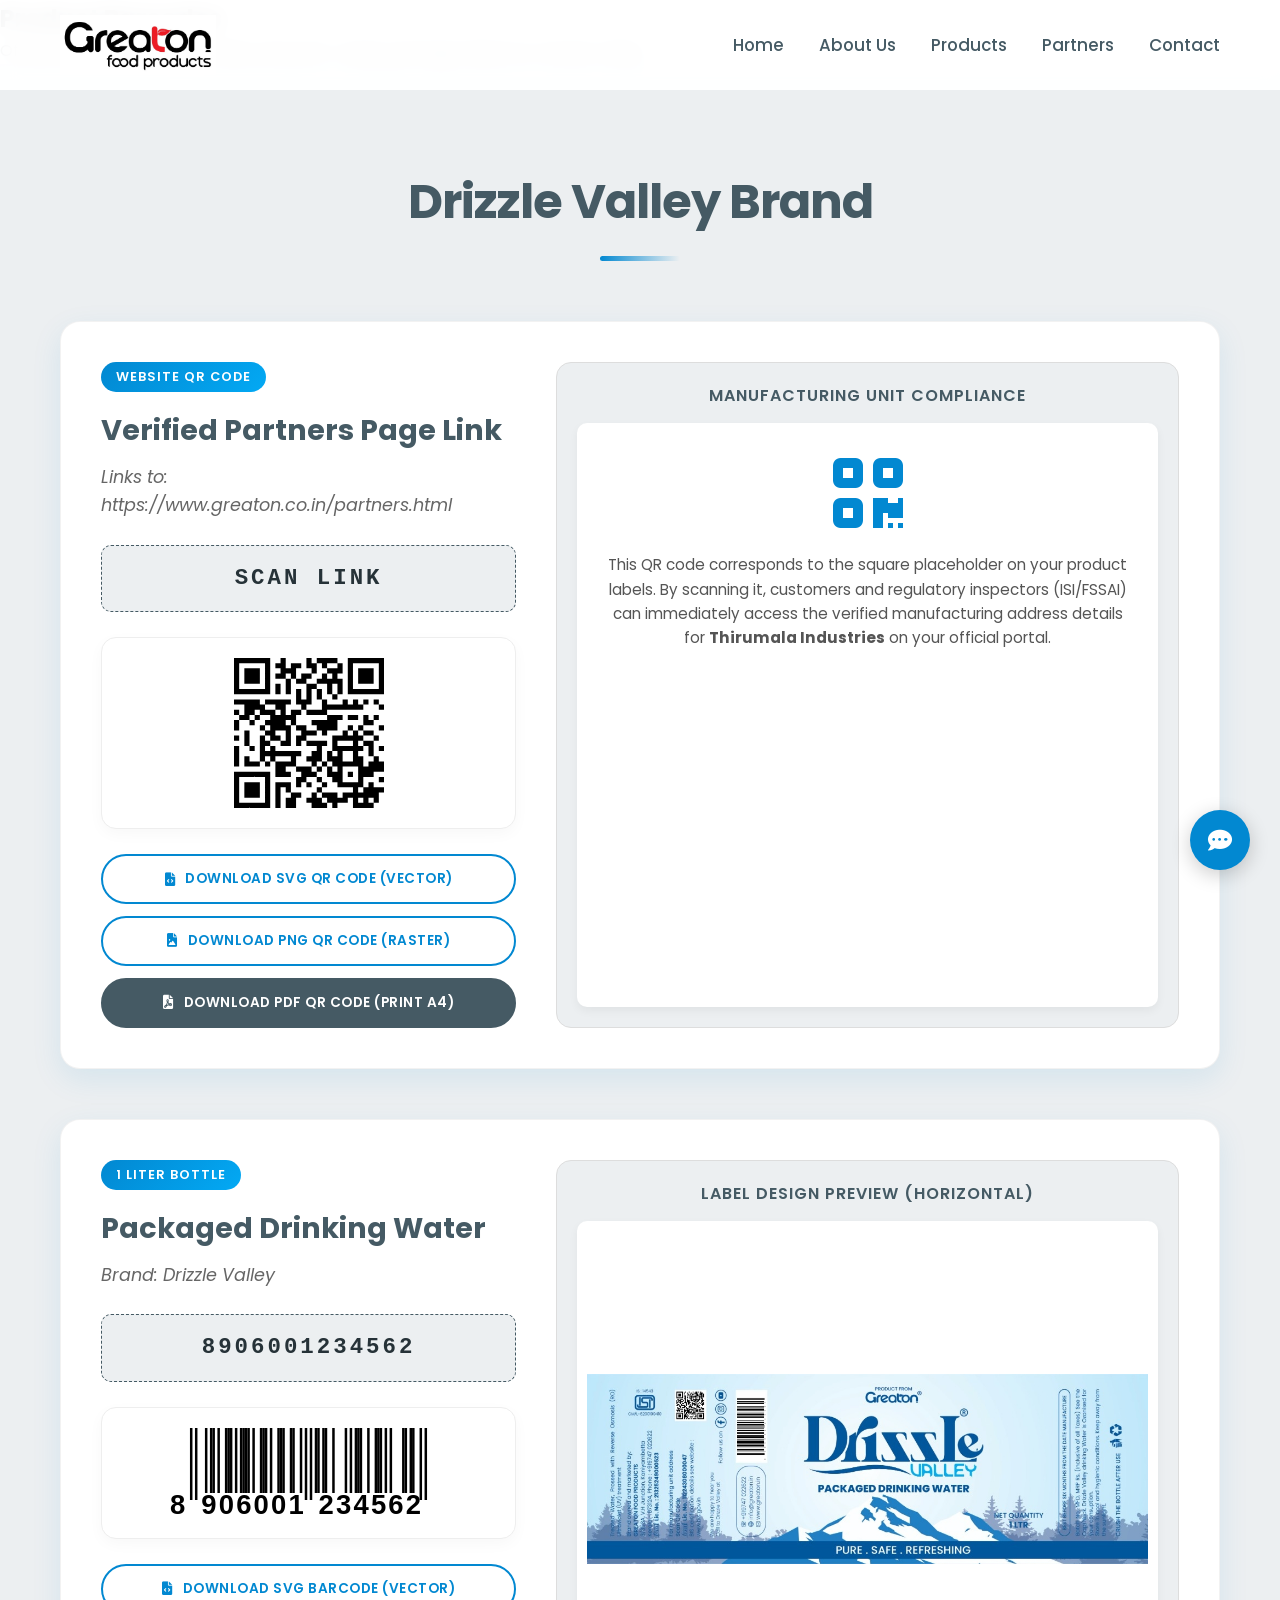
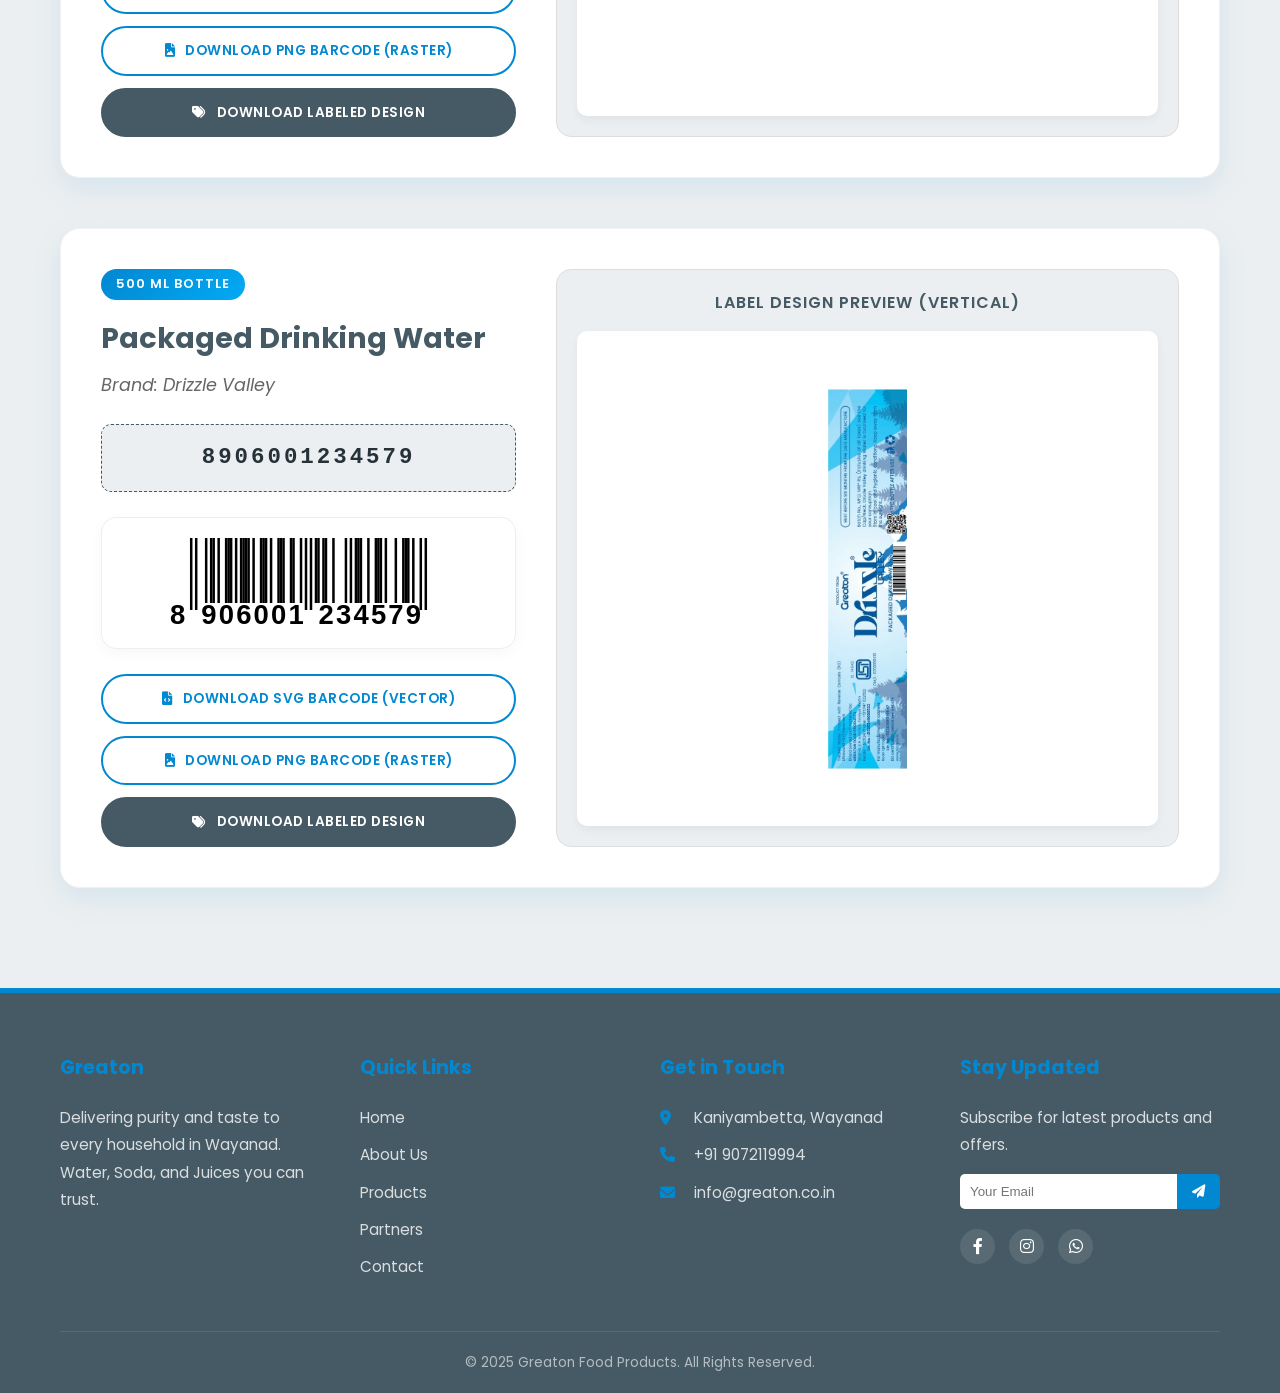
==== barcodes.html @ a6991767 "Add comprehensive styles for website layout and components - Introduced a new CSS file with styles f" ====
<!DOCTYPE html>
<html lang="en">
<head>
    <meta charset="UTF-8">
    <meta name="viewport" content="width=device-width, initial-scale=1.0">
    <title>Drizzle Valley Barcodes - Greaton Food Products</title>
    <meta name="description" content="Official scannable EAN-13 barcodes and print-ready product labels for Drizzle Valley Packaged Drinking Water.">
    <link rel="preconnect" href="https://fonts.googleapis.com">
    <link rel="preconnect" href="https://fonts.gstatic.com" crossorigin>
    <link href="https://fonts.googleapis.com/css2?family=Poppins:wght@300;400;600;700&display=swap" rel="stylesheet">
    <link rel="stylesheet" href="style.css">
    <link rel="stylesheet" href="https://cdnjs.cloudflare.com/ajax/libs/font-awesome/6.0.0/css/all.min.css" integrity="sha512-9usAa10IRO0HhonpyAIVpjrylPvoDwiPUiKdWk5t3PyolY1cOd4DSE0Ga+ri4AuTroPR5aQvXU9xC6qOPnzFeg==" crossorigin="anonymous" referrerpolicy="no-referrer" />
    <style>
        .nav-link.active::after {
            width: 100%;
        }
        .nav-link.active {
            color: var(--primary-color);
        }
        
        /* Barcode Grid Styles */
        .barcodes-grid {
            display: grid;
            grid-template-columns: 1fr;
            gap: 50px;
            margin-top: 40px;
        }
        
        .barcode-card {
            background: #fff;
            border-radius: 20px;
            padding: 40px;
            box-shadow: var(--shadow-soft);
            border: 1px solid rgba(0, 0, 0, 0.05);
            display: grid;
            grid-template-columns: 1.2fr 1.8fr;
            gap: 40px;
            transition: var(--transition);
        }
        
        .barcode-card:hover {
            box-shadow: var(--shadow-hover);
        }
        
        @media (max-width: 992px) {
            .barcode-card {
                grid-template-columns: 1fr;
            }
        }
        
        .barcode-meta {
            display: flex;
            flex-direction: column;
            justify-content: flex-start;
        }
        
        .product-badge {
            display: inline-block;
            background: linear-gradient(135deg, var(--primary-color), var(--accent-color));
            color: #fff;
            padding: 5px 15px;
            border-radius: 30px;
            font-size: 0.8rem;
            font-weight: 600;
            text-transform: uppercase;
            letter-spacing: 1px;
            margin-bottom: 15px;
            align-self: flex-start;
        }
        
        .product-title {
            font-size: 1.8rem;
            color: var(--secondary-color);
            margin-bottom: 10px;
            font-weight: 700;
        }
        
        .brand-subtitle {
            font-size: 1.1rem;
            color: #666;
            margin-bottom: 25px;
            font-style: italic;
        }
        
        .code-display {
            background-color: var(--bg-light);
            padding: 15px;
            border-radius: 10px;
            font-family: 'Courier New', Courier, monospace;
            font-size: 1.4rem;
            font-weight: bold;
            color: var(--text-dark);
            text-align: center;
            letter-spacing: 3px;
            margin-bottom: 25px;
            border: 1px dashed var(--secondary-color);
        }
        
        .barcode-visual {
            background: #fff;
            padding: 20px;
            border-radius: 15px;
            box-shadow: 0 5px 15px rgba(0,0,0,0.03);
            border: 1px solid #eee;
            display: flex;
            justify-content: center;
            align-items: center;
            margin-bottom: 25px;
        }
        
        .barcode-visual img {
            max-width: 100%;
            height: auto;
        }
        
        .barcode-actions {
            display: flex;
            flex-direction: column;
            gap: 12px;
        }
        
        .btn-action {
            display: flex;
            align-items: center;
            justify-content: center;
            gap: 10px;
            padding: 12px 25px;
            border-radius: 50px;
            font-weight: 600;
            transition: var(--transition);
            text-transform: uppercase;
            font-size: 0.85rem;
            letter-spacing: 0.5px;
        }
        
        .btn-action-outline {
            border: 2px solid var(--primary-color);
            color: var(--primary-color);
        }
        
        .btn-action-outline:hover {
            background-color: var(--primary-color);
            color: #fff;
            transform: translateY(-2px);
        }
        
        .btn-action-solid {
            background-color: var(--secondary-color);
            color: #fff;
            border: 2px solid var(--secondary-color);
        }
        
        .btn-action-solid:hover {
            background-color: var(--text-dark);
            border-color: var(--text-dark);
            transform: translateY(-2px);
        }
        
        .label-preview-container {
            display: flex;
            flex-direction: column;
            justify-content: center;
            align-items: center;
            background-color: var(--bg-light);
            border-radius: 15px;
            padding: 20px;
            border: 1px solid #ddd;
            overflow: hidden;
        }
        
        .label-preview-title {
            font-size: 1rem;
            color: var(--secondary-color);
            font-weight: 600;
            margin-bottom: 15px;
            text-transform: uppercase;
            letter-spacing: 1px;
        }
        
        .label-img-wrapper {
            width: 100%;
            height: 100%;
            display: flex;
            justify-content: center;
            align-items: center;
            background: #fff;
            border-radius: 10px;
            padding: 10px;
            box-shadow: 0 4px 10px rgba(0,0,0,0.05);
        }
        
        .label-img-wrapper img {
            max-width: 100%;
            object-fit: contain;
            transition: transform 0.4s ease;
        }
        
        .label-img-wrapper:hover img {
            transform: scale(1.03);
        }
        
        .horizontal-label {
            max-height: 220px;
        }
        
        .vertical-label {
            max-height: 380px;
            width: auto;
        }
    </style>
</head>
<body>
    <div id="particles-container"></div>
    <div id="flash-overlay" class="thunder-flash"></div>

    <!-- Navigation -->
    <nav class="navbar">
        <div class="container navbar-container">
            <a href="index.html" class="logo">
                <img src="assets/logo.jpg" alt="Greaton Food Products Logo">
            </a>
            <div class="menu-toggle" id="mobile-menu">
                <span class="bar"></span>
                <span class="bar"></span>
                <span class="bar"></span>
            </div>
            <ul class="nav-menu">
                <li><a href="index.html#home" class="nav-link">Home</a></li>
                <li><a href="index.html#about" class="nav-link">About Us</a></li>
                <li><a href="index.html#products" class="nav-link">Products</a></li>
                <li><a href="partners.html" class="nav-link">Partners</a></li>
                <li><a href="index.html#contact" class="nav-link">Contact</a></li>
            </ul>
        </div>
    </nav>

    <!-- Barcode Hero Section -->
    <section class="partners-hero">
        <div class="partners-hero-content">
            <h1>Product Barcodes</h1>
            <p>Official scannable EAN-13 codes and print-ready package labels for Drizzle Valley.</p>
        </div>
    </section>

    <!-- Main Content Section -->
    <section class="section bg-light">
        <div class="container">
            <div class="section-header">
                <h2>Drizzle Valley Brand</h2>
                <div class="divider"></div>
            </div>

            <div class="barcodes-grid">
                
                <!-- Website URL QR Code -->
                <div class="barcode-card">
                    <div class="barcode-meta">
                        <span class="product-badge">Website QR Code</span>
                        <h3 class="product-title">Verified Partners Page Link</h3>
                        <p class="brand-subtitle">Links to: https://www.greaton.co.in/partners.html</p>
                        
                        <div class="code-display">SCAN LINK</div>
                        
                        <div class="barcode-visual">
                            <img src="assets/partners_page_qr.svg" style="width: 150px; height: 150px;" alt="Partners Page QR Code">
                        </div>
                        
                        <div class="barcode-actions">
                            <a href="assets/partners_page_qr.svg" download="Partners_Page_QR.svg" class="btn-action btn-action-outline">
                                <i class="fas fa-file-code"></i> Download SVG QR Code (Vector)
                            </a>
                            <a href="assets/partners_page_qr.png" download="Partners_Page_QR.png" class="btn-action btn-action-outline">
                                <i class="fas fa-file-image"></i> Download PNG QR Code (Raster)
                            </a>
                            <a href="assets/partners_page_qr.pdf" download="Partners_Page_QR.pdf" class="btn-action btn-action-solid">
                                <i class="fas fa-file-pdf"></i> Download PDF QR Code (Print A4)
                            </a>
                        </div>
                    </div>
                    
                    <div class="label-preview-container">
                        <h4 class="label-preview-title">Manufacturing Unit Compliance</h4>
                        <div class="label-img-wrapper" style="padding: 30px; text-align: center; display: block; background: #fff;">
                            <i class="fas fa-qrcode" style="font-size: 5rem; color: var(--primary-color); margin-bottom: 20px;"></i>
                            <p style="font-size: 0.95rem; color: #555; line-height: 1.6; margin: 0;">
                                This QR code corresponds to the square placeholder on your product labels. 
                                By scanning it, customers and regulatory inspectors (ISI/FSSAI) can immediately access the verified manufacturing address details for <strong>Thirumala Industries</strong> on your official portal.
                            </p>
                        </div>
                    </div>
                </div>
                
                <!-- Product 1: 1 Liter -->
                <div class="barcode-card">
                    <div class="barcode-meta">
                        <span class="product-badge">1 Liter Bottle</span>
                        <h3 class="product-title">Packaged Drinking Water</h3>
                        <p class="brand-subtitle">Brand: Drizzle Valley</p>
                        
                        <div class="code-display">8906001234562</div>
                        
                        <div class="barcode-visual">
                            <!-- Reference the generated EAN-13 SVG -->
                            <img src="assets/drizzle_valley_1L_barcode.svg" alt="Drizzle Valley 1L Barcode">
                        </div>
                        
                        <div class="barcode-actions">
                            <a href="assets/drizzle_valley_1L_barcode.svg" download="Drizzle_Valley_1L_Barcode.svg" class="btn-action btn-action-outline">
                                <i class="fas fa-file-code"></i> Download SVG Barcode (Vector)
                            </a>
                            <a href="assets/drizzle_valley_1L_barcode.png" download="Drizzle_Valley_1L_Barcode.png" class="btn-action btn-action-outline">
                                <i class="fas fa-file-image"></i> Download PNG Barcode (Raster)
                            </a>
                            <a href="assets/drizzle_valley_1L_labeled.jpg" download="Drizzle_Valley_1L_Labeled.jpg" class="btn-action btn-action-solid">
                                <i class="fas fa-tags"></i> Download Labeled Design
                            </a>
                        </div>
                    </div>
                    
                    <div class="label-preview-container">
                        <h4 class="label-preview-title">Label Design Preview (Horizontal)</h4>
                        <div class="label-img-wrapper">
                            <img src="assets/drizzle_valley_1L_labeled.jpg" class="horizontal-label" alt="Drizzle Valley 1L Labeled Design">
                        </div>
                    </div>
                </div>

                <!-- Product 2: 500 ml -->
                <div class="barcode-card">
                    <div class="barcode-meta">
                        <span class="product-badge">500 ml Bottle</span>
                        <h3 class="product-title">Packaged Drinking Water</h3>
                        <p class="brand-subtitle">Brand: Drizzle Valley</p>
                        
                        <div class="code-display">8906001234579</div>
                        
                        <div class="barcode-visual">
                            <!-- Reference the generated EAN-13 SVG -->
                            <img src="assets/drizzle_valley_500ml_barcode.svg" alt="Drizzle Valley 500ml Barcode">
                        </div>
                        
                        <div class="barcode-actions">
                            <a href="assets/drizzle_valley_500ml_barcode.svg" download="Drizzle_Valley_500ml_Barcode.svg" class="btn-action btn-action-outline">
                                <i class="fas fa-file-code"></i> Download SVG Barcode (Vector)
                            </a>
                            <a href="assets/drizzle_valley_500ml_barcode.png" download="Drizzle_Valley_500ml_Barcode.png" class="btn-action btn-action-outline">
                                <i class="fas fa-file-image"></i> Download PNG Barcode (Raster)
                            </a>
                            <a href="assets/drizzle_valley_500ml_labeled.jpg" download="Drizzle_Valley_500ml_Labeled.jpg" class="btn-action btn-action-solid">
                                <i class="fas fa-tags"></i> Download Labeled Design
                            </a>
                        </div>
                    </div>
                    
                    <div class="label-preview-container">
                        <h4 class="label-preview-title">Label Design Preview (Vertical)</h4>
                        <div class="label-img-wrapper">
                            <img src="assets/drizzle_valley_500ml_labeled.jpg" class="vertical-label" alt="Drizzle Valley 500ml Labeled Design">
                        </div>
                    </div>
                </div>

            </div>
        </div>
    </section>

    <!-- Footer -->
    <footer>
        <div class="container">
            <div class="footer-grid">
                <div class="footer-col about">
                    <h3>Greaton</h3>
                    <p>Delivering purity and taste to every household in Wayanad. Water, Soda, and Juices you can trust.</p>
                </div>
                <div class="footer-col links">
                    <h3>Quick Links</h3>
                    <ul>
                        <li><a href="index.html#home">Home</a></li>
                        <li><a href="index.html#about">About Us</a></li>
                        <li><a href="index.html#products">Products</a></li>
                        <li><a href="partners.html">Partners</a></li>
                        <li><a href="index.html#contact">Contact</a></li>
                    </ul>
                </div>
                <div class="footer-col contact">
                    <h3>Get in Touch</h3>
                    <p><i class="fas fa-map-marker-alt"></i> Kaniyambetta, Wayanad</p>
                    <p><i class="fas fa-phone"></i> +91 9072119994</p>
                    <p><i class="fas fa-envelope"></i> info@greaton.co.in</p>
                </div>
                <div class="footer-col newsletter">
                    <h3>Stay Updated</h3>
                    <p>Subscribe for latest products and offers.</p>
                    <form class="newsletter-form">
                        <input type="email" placeholder="Your Email">
                        <button type="button"><i class="fas fa-paper-plane"></i></button>
                    </form>
                    <div class="social-links">
                        <a href="#"><i class="fab fa-facebook-f"></i></a>
                        <a href="#"><i class="fab fa-instagram"></i></a>
                        <a href="#"><i class="fab fa-whatsapp"></i></a>
                    </div>
                </div>
            </div>
            <div class="footer-bottom">
                <p>&copy; 2025 Greaton Food Products. All Rights Reserved.</p>
            </div>
        </div>
    </footer>

    <!-- Chat Widget -->
    <button id="chat-widget-btn" class="chat-widget-btn">
        <i class="fas fa-comment-dots"></i>
    </button>

    <div id="chat-popup" class="chat-popup">
        <div class="chat-header">
            <div class="chat-header-actions">
                <button id="close-chat" class="close-chat"><i class="fas fa-chevron-down"></i></button>
            </div>
            <div class="chat-title">
                <h3>Contact Us</h3>
                <div class="chat-avatar">
                   <i class="fas fa-user-circle"></i>
                </div>
                <p>We'll respond as soon as we can.</p>
            </div>
        </div>
        <div class="chat-body" id="chat-body">
            <div class="message received">
                <div class="message-content">
                    <p>Let me know if you have any questions!</p>
                </div>
                <span class="timestamp">Just now</span>
            </div>
        </div>
        <div class="chat-footer">
            <form id="chat-form">
                <div class="input-row">
                    <input type="tel" id="chat-phone" placeholder="Phone Number" required>
                </div>
                <div class="input-row">
                    <input type="email" id="chat-email" placeholder="Email (Optional)">
                </div>
                <div class="input-group">
                    <input type="text" id="chat-input" placeholder="Message..." autocomplete="off">
                    <button type="submit" id="send-btn"><i class="fas fa-paper-plane"></i></button>
                </div>
            </form>
        </div>
    </div>

    <!-- Main Script (handles particles, mobile menu, chat) -->
    <script src="script.js"></script>
</body>
</html>
---- style.css ----
:root {
    --primary-color: #0288D1;
    /* Ocean Blue */
    --primary-hover: #01579B;
    /* Darker Blue */
    --secondary-color: #455A64;
    /* Slate Grey */
    --accent-color: #03A9F4;
    /* Light Blue for highlights */
    --text-dark: #263238;
    /* Dark Blue-Grey */
    --text-light: #ffffff;
    --bg-light: #ECEFF1;
    /* Very Light Blue-Grey */
    --font-main: 'Poppins', sans-serif;
    --transition: all 0.4s cubic-bezier(0.25, 0.46, 0.45, 0.94);
    --shadow-soft: 0 10px 30px rgba(2, 136, 209, 0.1);
    --shadow-hover: 0 15px 40px rgba(2, 136, 209, 0.2);
}

* {
    margin: 0;
    padding: 0;
    box-sizing: border-box;
}

html {
    scroll-behavior: smooth;
    overflow-x: hidden;
}

body {
    font-family: var(--font-main);
    line-height: 1.6;
    color: var(--text-dark);
    background-color: #fff;
    position: relative;
    overflow-x: hidden;
}

/* Background Animation Container */
#particles-container {
    position: fixed;
    top: 0;
    left: 0;
    width: 100%;
    height: 100%;
    pointer-events: none;
    z-index: 100;
    /* Above background, below some content */
    overflow: hidden;
}

/* Bubbles */
.bubble {
    position: absolute;
    bottom: -50px;
    background: radial-gradient(circle at 30% 30%, rgba(255, 255, 255, 0.8), rgba(255, 255, 255, 0.1));
    border: 1px solid rgba(255, 255, 255, 0.5);
    border-radius: 50%;
    opacity: 0.6;
    animation: rise linear infinite;
    z-index: 99;
}

@keyframes rise {
    0% {
        transform: translateY(0) scale(1);
        opacity: 0.6;
    }

    100% {
        transform: translateY(-110vh) scale(1.2);
        opacity: 0;
    }
}

/* Water Drops / Rain */
.water-drop {
    position: absolute;
    top: -20px;
    width: 2px;
    height: 15px;
    background: linear-gradient(to bottom, rgba(3, 169, 244, 0), rgba(3, 169, 244, 0.8));
    animation: drop linear infinite;
    z-index: 98;
}

@keyframes drop {
    0% {
        transform: translateY(0);
    }

    100% {
        transform: translateY(110vh);
    }
}

/* Thunder Effect Class */
.thunder-flash {
    position: fixed;
    top: 0;
    left: 0;
    width: 100%;
    height: 100%;
    background: rgba(255, 255, 255, 0.2);
    z-index: 101;
    opacity: 0;
    pointer-events: none;
    animation: flash 0.2s ease-out;
}

@keyframes flash {

    0%,
    100% {
        opacity: 0;
    }

    50% {
        opacity: 0.8;
    }
}


a {
    text-decoration: none;
    color: inherit;
    transition: var(--transition);
}

ul {
    list-style: none;
}

img {
    max-width: 100%;
    display: block;
}

/* Utility Classes */
.container {
    max-width: 1200px;
    margin: 0 auto;
    padding: 0 20px;
}

.section {
    padding: 100px 0;
    position: relative;
    overflow: hidden;
}

.bg-light {
    background-color: var(--bg-light);
}

.section-header {
    text-align: center;
    margin-bottom: 60px;
}

.section-header h2 {
    font-size: 3rem;
    color: var(--secondary-color);
    margin-bottom: 15px;
    font-weight: 700;
    letter-spacing: -1px;
}

.divider {
    width: 80px;
    height: 5px;
    background: linear-gradient(90deg, var(--primary-color), transparent);
    margin: 0 auto;
    border-radius: 5px;
}

.btn {
    display: inline-block;
    padding: 14px 35px;
    border-radius: 50px;
    font-weight: 600;
    transition: var(--transition);
    cursor: pointer;
    text-transform: uppercase;
    letter-spacing: 1px;
    font-size: 0.9rem;
    position: relative;
    overflow: hidden;
    z-index: 1;
}

.btn-primary {
    background-color: var(--primary-color);
    color: var(--text-light);
    border: 2px solid var(--primary-color);
    box-shadow: 0 5px 15px rgba(2, 136, 209, 0.4);
}

.btn-primary::before {
    content: '';
    position: absolute;
    top: 0;
    left: 0;
    width: 0;
    height: 100%;
    background-color: #fff;
    z-index: -1;
    transition: var(--transition);
}

.btn-primary:hover::before {
    width: 100%;
}

.btn-primary:hover {
    color: var(--primary-color);
    box-shadow: 0 8px 25px rgba(2, 136, 209, 0.6);
    transform: translateY(-3px);
}

/* Navbar */
.navbar {
    position: fixed;
    top: 0;
    left: 0;
    width: 100%;
    background-color: rgba(255, 255, 255, 0.95);
    backdrop-filter: blur(10px);
    box-shadow: 0 2px 20px rgba(0, 0, 0, 0.05);
    z-index: 1000;
    padding: 20px 0;
    transition: var(--transition);
}

.navbar.scrolled {
    padding: 10px 0;
}

.navbar-container {
    display: flex;
    justify-content: space-between;
    align-items: center;
}

.logo img {
    height: 60px;
    transition: var(--transition);
}

.nav-menu {
    display: flex;
    align-items: center;
}

.nav-link {
    font-weight: 500;
    color: var(--secondary-color);
    margin-left: 35px;
    position: relative;
    font-size: 1.05rem;
}

.nav-link::after {
    content: '';
    position: absolute;
    bottom: -5px;
    left: 0;
    width: 0;
    height: 2px;
    background-color: var(--primary-color);
    transition: var(--transition);
}

.nav-link:hover::after {
    width: 100%;
}

.nav-link:hover {
    color: var(--primary-color);
}

.menu-toggle {
    display: none;
    cursor: pointer;
}

.bar {
    display: block;
    width: 25px;
    height: 3px;
    margin: 5px auto;
    background-color: var(--secondary-color);
    transition: var(--transition);
}

/* Hero Section */
.hero {
    height: 100vh;
    background: linear-gradient(135deg, rgba(69, 90, 100, 0.6), rgba(2, 136, 209, 0.6)), url('https://images.unsplash.com/photo-1548839140-29a749e1cf4d?ixlib=rb-1.2.1&auto=format&fit=crop&w=1950&q=80');
    background-size: cover;
    background-position: center;
    background-attachment: fixed;
    display: flex;
    align-items: center;
    text-align: center;
    color: var(--text-light);
}

.hero-overlay {
    position: absolute;
    top: 0;
    left: 0;
    width: 100%;
    height: 100%;
    background: radial-gradient(circle, transparent 20%, #455A64 150%);
}

.hero-content {
    position: relative;
    z-index: 2;
}

.hero-content h1 {
    font-size: 4.5rem;
    margin-bottom: 25px;
    font-weight: 700;
    line-height: 1.1;
    text-shadow: 2px 2px 10px rgba(0, 0, 0, 0.3);
}

.highlight {
    color: var(--accent-color);
}

.hero-content p {
    font-size: 1.3rem;
    margin-bottom: 40px;
    max-width: 700px;
    margin-left: auto;
    margin-right: auto;
    opacity: 0.95;
    text-shadow: 1px 1px 5px rgba(0, 0, 0, 0.5);
}

/* About Section */
.about-content {
    text-align: center;
    max-width: 800px;
    margin: 0 auto;
}

.about-text p {
    margin-bottom: 20px;
    font-size: 1.1rem;
    color: var(--secondary-color);
    line-height: 1.8;
}

.features-list {
    display: flex;
    justify-content: center;
    gap: 40px;
    margin-top: 40px;
    flex-wrap: wrap;
}

.features-list li {
    display: flex;
    align-items: center;
    font-size: 1.1rem;
    font-weight: 600;
    color: var(--secondary-color);
    background: #fff;
    padding: 10px 20px;
    border-radius: 50px;
    box-shadow: 0 5px 15px rgba(0, 0, 0, 0.05);
    transition: var(--transition);
}

.features-list li:hover {
    transform: translateY(-5px);
    box-shadow: 0 10px 25px rgba(0, 0, 0, 0.1);
    background: var(--bg-light);
}

.features-list i {
    color: var(--primary-color);
    margin-right: 12px;
    font-size: 1.3rem;
}

/* Products Section */
.products-grid {
    display: grid;
    grid-template-columns: repeat(auto-fit, minmax(320px, 1fr));
    gap: 40px;
    padding: 20px;
}

.product-card {
    background: #fff;
    padding: 50px 30px;
    border-radius: 20px;
    box-shadow: var(--shadow-soft);
    text-align: center;
    transition: var(--transition);
    border: 1px solid rgba(0, 0, 0, 0.05);
    position: relative;
    overflow: hidden;
}

.product-card::before {
    content: '';
    position: absolute;
    top: 0;
    left: 0;
    width: 100%;
    height: 5px;
    background: var(--secondary-color);
    transition: var(--transition);
}

.product-card:hover::before {
    background: var(--primary-color);
    height: 8px;
}

.product-card:hover {
    transform: translateY(-15px) scale(1.02);
    box-shadow: var(--shadow-hover);
}

.product-icon {
    font-size: 3.5rem;
    color: var(--primary-color);
    margin-bottom: 25px;
    transition: var(--transition);
}

.product-card:hover .product-icon {
    transform: scale(1.1) rotate(10deg);
    color: var(--accent-color);
}

.product-card h3 {
    margin-bottom: 15px;
    color: var(--secondary-color);
    font-size: 1.5rem;
}

/* Gallery Section */
.gallery-grid {
    display: grid;
    grid-template-columns: repeat(auto-fit, minmax(280px, 1fr));
    gap: 25px;
    margin-top: 20px;
}

.gallery-item {
    position: relative;
    border-radius: 15px;
    overflow: hidden;
    box-shadow: var(--shadow-soft);
    cursor: pointer;
    transition: var(--transition);
    aspect-ratio: 1 / 1;
}

.gallery-item:hover {
    transform: translateY(-8px);
    box-shadow: var(--shadow-hover);
}

.gallery-item img {
    width: 100%;
    height: 100%;
    object-fit: cover;
    transition: transform 0.6s ease;
}

.gallery-item:hover img {
    transform: scale(1.15);
}

.gallery-item .overlay {
    position: absolute;
    inset: 0;
    background: linear-gradient(to top, rgba(2, 136, 209, 0.8), rgba(69, 90, 100, 0.4));
    color: white;
    opacity: 0;
    display: flex;
    align-items: flex-end;
    padding: 30px;
    transform: translateY(20px);
    transition: var(--transition);
}

.gallery-item:hover .overlay {
    opacity: 1;
    transform: translateY(0);
}

.gallery-item .overlay p {
    font-size: 1.3rem;
    font-weight: 700;
    margin: 0;
    text-transform: uppercase;
    letter-spacing: 1px;
}

/* Contact Section */
.contact-wrapper {
    display: flex;
    flex-wrap: wrap;
    gap: 50px;
    background: #fff;
    padding: 50px;
    border-radius: 20px;
    box-shadow: var(--shadow-soft);
}

.contact-info {
    flex: 1;
    min-width: 300px;
}

.info-item {
    display: flex;
    margin-bottom: 40px;
    align-items: flex-start;
}

.info-item i {
    width: 60px;
    height: 60px;
    background-color: var(--secondary-color);
    color: #fff;
    border-radius: 50%;
    display: flex;
    align-items: center;
    justify-content: center;
    font-size: 1.5rem;
    margin-right: 25px;
    box-shadow: 0 5px 15px rgba(0, 0, 0, 0.2);
    transition: var(--transition);
    flex-shrink: 0;
}

.info-item:hover i {
    background-color: var(--primary-color);
    transform: rotateY(180deg);
}

.info-item h4 {
    margin-bottom: 8px;
    color: var(--secondary-color);
    font-size: 1.2rem;
    text-transform: uppercase;
    letter-spacing: 0.5px;
}

.info-item p {
    color: var(--secondary-color);
    font-size: 1rem;
}

.map-container {
    flex: 1;
    min-width: 300px;
    border-radius: 15px;
    overflow: hidden;
    box-shadow: var(--shadow-soft);
    border: 5px solid #fff;
}

/* Footer */
footer {
    background-color: var(--secondary-color);
    color: var(--text-light);
    padding: 60px 0 20px;
    border-top: 5px solid var(--primary-color);
}

.footer-grid {
    display: grid;
    grid-template-columns: repeat(auto-fit, minmax(200px, 1fr));
    gap: 40px;
    margin-bottom: 40px;
}

.footer-col h3 {
    color: var(--primary-color);
    margin-bottom: 20px;
    font-size: 1.2rem;
}

.footer-col p,
.footer-col li a {
    color: rgba(255, 255, 255, 0.8);
    font-size: 0.95rem;
    line-height: 1.8;
    margin-bottom: 10px;
    display: block;
    transition: var(--transition);
}

.footer-col li a:hover {
    color: var(--primary-color);
    padding-left: 5px;
}

.footer-col.contact p i {
    width: 20px;
    color: var(--primary-color);
    margin-right: 10px;
}

.newsletter-form {
    display: flex;
    margin-top: 15px;
    margin-bottom: 20px;
}

.newsletter-form input {
    flex: 1;
    padding: 10px;
    border: none;
    border-radius: 5px 0 0 5px;
    outline: none;
}

.newsletter-form button {
    padding: 10px 15px;
    background-color: var(--primary-color);
    color: #fff;
    border: none;
    border-radius: 0 5px 5px 0;
    cursor: pointer;
    transition: var(--transition);
}

.newsletter-form button:hover {
    background-color: var(--primary-hover);
}

.footer-bottom {
    text-align: center;
    padding-top: 20px;
    border-top: 1px solid rgba(255, 255, 255, 0.1);
}

.footer-bottom p {
    font-size: 0.85rem;
    opacity: 0.6;
}

.social-links a {
    display: inline-flex;
    justify-content: center;
    align-items: center;
    width: 35px;
    height: 35px;
    background: rgba(255, 255, 255, 0.1);
    color: var(--text-light);
    margin-right: 10px;
    border-radius: 50%;
    transition: var(--transition);
}

.social-links a:hover {
    background-color: var(--primary-color);
    transform: translateY(-3px);
}

/* Mission & Vision */
.mission-vision-grid {
    display: grid;
    grid-template-columns: repeat(auto-fit, minmax(250px, 1fr));
    gap: 30px;
    margin: 40px 0;
}

.mv-card {
    background: #fff;
    padding: 30px;
    border-radius: 15px;
    box-shadow: 0 5px 15px rgba(0, 0, 0, 0.05);
    transition: var(--transition);
    border-top: 4px solid var(--primary-color);
}

.mv-card:hover {
    transform: translateY(-5px);
    box-shadow: var(--shadow-hover);
}

.mv-card i {
    font-size: 2.5rem;
    color: var(--primary-color);
    margin-bottom: 20px;
}

.mv-card h3 {
    font-size: 1.3rem;
    color: var(--secondary-color);
    margin-bottom: 15px;
}

.mv-card p {
    font-size: 0.95rem;
    line-height: 1.6;
}

/* Why Choose Us */
.features-grid {
    display: grid;
    grid-template-columns: repeat(auto-fit, minmax(220px, 1fr));
    gap: 30px;
    margin-top: 20px;
}

.feature-box {
    text-align: center;
    padding: 30px 20px;
    background: #fff;
    border-radius: 15px;
    transition: var(--transition);
    border: 1px solid rgba(0, 0, 0, 0.03);
}

.feature-box:hover {
    transform: translateY(-10px);
    box-shadow: var(--shadow-hover);
    border-color: transparent;
}

.feature-icon {
    width: 80px;
    height: 80px;
    background: linear-gradient(135deg, var(--bg-light), #fff);
    border-radius: 50%;
    margin: 0 auto 20px;
    display: flex;
    align-items: center;
    justify-content: center;
    font-size: 2rem;
    color: var(--primary-color);
    box-shadow: 0 5px 15px rgba(0, 0, 0, 0.05);
    transition: var(--transition);
}

.feature-box:hover .feature-icon {
    background: var(--primary-color);
    color: #fff;
    transform: rotateY(180deg);
}

.feature-box h3 {
    margin-bottom: 10px;
    color: var(--secondary-color);
}

/* Testimonials */
.testimonials-grid {
    display: grid;
    grid-template-columns: repeat(auto-fit, minmax(300px, 1fr));
    gap: 30px;
}

.testimonial-card {
    background: #fff;
    padding: 40px;
    border-radius: 20px;
    box-shadow: var(--shadow-soft);
    position: relative;
    transition: var(--transition);
    border: 1px solid rgba(0, 0, 0, 0.05);
}

.testimonial-card:hover {
    transform: translateY(-5px);
    box-shadow: var(--shadow-hover);
}

.quote-icon {
    font-size: 2rem;
    color: var(--primary-color);
    opacity: 0.2;
    margin-bottom: 20px;
}

.testimonial-card p {
    font-size: 1.1rem;
    font-style: italic;
    color: var(--secondary-color);
    margin-bottom: 25px;
}

.testimonial-card h4 {
    color: var(--primary-color);
    font-weight: 600;
}

/* Main Contact Form */
.contact-form-container {
    flex: 1;
    min-width: 300px;
    background: #fff;
    padding: 40px;
    border-radius: 20px;
    box-shadow: var(--shadow-soft);
}

.contact-form-container h3 {
    margin-bottom: 25px;
    color: var(--secondary-color);
    font-size: 1.5rem;
}

.main-form .form-group {
    margin-bottom: 20px;
}

.main-form input,
.main-form textarea {
    width: 100%;
    padding: 15px;
    border: 1px solid #ddd;
    border-radius: 10px;
    font-family: var(--font-main);
    font-size: 1rem;
    transition: var(--transition);
    background: #f9f9f9;
}

.main-form input:focus,
.main-form textarea:focus {
    outline: none;
    border-color: var(--primary-color);
    background: #fff;
    box-shadow: 0 0 0 3px rgba(2, 136, 209, 0.1);
}

.main-form .btn {
    width: 100%;
}

@media (max-width: 768px) {
    .hero-content h1 {
        font-size: 2.8rem;
    }

    .menu-toggle {
        display: block;
        z-index: 1001;
    }

    .nav-menu {
        position: fixed;
        left: -100%;
        top: 0;
        gap: 0;
        flex-direction: column;
        background-color: #fff;
        width: 100%;
        height: 100vh;
        text-align: center;
        transition: 0.4s cubic-bezier(0.77, 0, 0.175, 1);
        justify-content: center;
    }

    .nav-menu.active {
        left: 0;
    }

    .nav-link {
        margin: 20px 0;
        font-size: 1.5rem;
    }

    .menu-toggle.active .bar:nth-child(2) {
        opacity: 0;
    }

    .menu-toggle.active .bar:nth-child(1) {
        transform: translateY(8px) rotate(45deg);
    }

    .menu-toggle.active .bar:nth-child(3) {
        transform: translateY(-8px) rotate(-45deg);
    }

    .contact-wrapper {
        flex-direction: column;
        padding: 30px;
    }

    .footer-content {
        flex-direction: column-reverse;
        gap: 20px;
    }
}

/* Animation Helper Classes */
.animate-hidden {
    opacity: 0;
}

.fade-in-up {
    animation: fadeInUp 0.8s ease-out forwards;
}

.slide-in-left {
    animation: slideInLeft 0.8s ease-out forwards;
}

@keyframes fadeInUp {
    from {
        opacity: 0;
        transform: translateY(40px);
    }

    to {
        opacity: 1;
        transform: translateY(0);
    }
}

@keyframes slideInLeft {
    from {
        opacity: 0;
        transform: translateX(-40px);
    }

    to {
        opacity: 1;
        transform: translateX(0);
    }
}

/* Chat Widget Styles */
.chat-widget-btn {
    position: fixed;
    bottom: 30px;
    right: 30px;
    width: 60px;
    height: 60px;
    background-color: var(--primary-color);
    color: #fff;
    border: none;
    border-radius: 50%;
    box-shadow: 0 5px 20px rgba(0, 0, 0, 0.2);
    cursor: pointer;
    z-index: 1000;
    font-size: 1.5rem;
    display: flex;
    align-items: center;
    justify-content: center;
    transition: var(--transition);
}

.chat-widget-btn:hover {
    transform: scale(1.1) rotate(5deg);
    background-color: var(--primary-hover);
}

.chat-popup {
    position: fixed;
    bottom: 100px;
    right: 30px;
    width: 350px;
    height: 500px;
    background-color: #f5f5f5;
    border-radius: 15px;
    box-shadow: 0 10px 40px rgba(0, 0, 0, 0.2);
    display: flex;
    flex-direction: column;
    overflow: hidden;
    z-index: 1000;
    transition: all 0.4s cubic-bezier(0.175, 0.885, 0.32, 1.275);
    opacity: 0;
    pointer-events: none;
    transform: translateY(20px) scale(0.9);
}

.chat-popup.active {
    opacity: 1;
    pointer-events: all;
    transform: translateY(0) scale(1);
}

/* Header */
.chat-header {
    background: linear-gradient(135deg, #78909c, #546e7a);
    color: #fff;
    padding: 20px;
    text-align: center;
    position: relative;
    border-top-left-radius: 15px;
    border-top-right-radius: 15px;
}

.chat-header-actions {
    position: absolute;
    top: 15px;
    right: 15px;
}

.close-chat {
    background: transparent;
    border: none;
    color: #fff;
    font-size: 1.2rem;
    cursor: pointer;
    opacity: 0.8;
    transition: var(--transition);
}

.close-chat:hover {
    opacity: 1;
    transform: translateY(2px);
}

.chat-avatar {
    font-size: 3rem;
    margin: 10px 0;
    background: rgba(255, 255, 255, 0.2);
    width: 60px;
    height: 60px;
    border-radius: 50%;
    display: flex;
    align-items: center;
    justify-content: center;
    margin-left: auto;
    margin-right: auto;
}

.chat-title h3 {
    margin: 0;
    font-size: 1.2rem;
    font-weight: 600;
}

.chat-title p {
    font-size: 0.85rem;
    opacity: 0.9;
    margin-top: 5px;
}

/* Body */
.chat-body {
    flex: 1;
    padding: 20px;
    overflow-y: auto;
    background-color: #e0e0e0;
    display: flex;
    flex-direction: column;
    gap: 15px;
}

.message {
    display: flex;
    flex-direction: column;
    max-width: 80%;
    animation: fadeIn 0.3s ease;
}

.message.received {
    align-self: flex-start;
}

.message.sent {
    align-self: flex-end;
    align-items: flex-end;
}

.message-content {
    padding: 12px 16px;
    border-radius: 18px;
    font-size: 0.95rem;
    box-shadow: 0 2px 5px rgba(0, 0, 0, 0.05);
    line-height: 1.4;
}

.message.received .message-content {
    background-color: #fff;
    color: #333;
    border-bottom-left-radius: 4px;
}

.message.sent .message-content {
    background-color: #8D8D8D;
    color: #fff;
    border-bottom-right-radius: 4px;
}

.timestamp {
    font-size: 0.7rem;
    color: #888;
    margin-top: 5px;
    padding: 0 5px;
}

/* Footer */
.chat-footer {
    padding: 15px;
    background-color: #f5f5f5;
    border-top: 1px solid rgba(0, 0, 0, 0.05);
}

#chat-form {
    display: flex;
    flex-direction: column;
    gap: 10px;
}

.input-row input {
    width: 100%;
    padding: 10px 15px;
    border: 1px solid #ddd;
    border-radius: 10px;
    outline: none;
    font-size: 0.9rem;
    background: #fff;
}

.input-row input:focus {
    border-color: var(--primary-color);
}

.input-group {
    display: flex;
    align-items: center;
    background: #fff;
    border: 1px solid #ddd;
    border-radius: 30px;
    padding: 5px 5px 5px 15px;
}

#chat-input {
    flex: 1;
    background: transparent;
    border: none;
    padding: 8px;
    outline: none;
    font-family: inherit;
    font-size: 0.95rem;
    color: #333;
}

#chat-input::placeholder {
    color: #888;
}

#send-btn {
    background: #8D8D8D;
    border: none;
    color: #fff;
    width: 35px;
    height: 35px;
    border-radius: 50%;
    cursor: pointer;
    display: flex;
    align-items: center;
    justify-content: center;
    transition: var(--transition);
    flex-shrink: 0;
}

#send-btn:hover {
    background-color: #666;
}

@keyframes fadeIn {
    from {
        opacity: 0;
        transform: translateY(10px);
    }

    to {
.chat-popup.active {
    opacity: 1;
    pointer-events: all;
    transform: translateY(0) scale(1);
}

/* Header */
.chat-header {
    background: linear-gradient(135deg, #78909c, #546e7a);
    color: #fff;
    padding: 20px;
    text-align: center;
    position: relative;
    border-top-left-radius: 15px;
    border-top-right-radius: 15px;
}

.chat-header-actions {
    position: absolute;
    top: 15px;
    right: 15px;
}

.close-chat {
    background: transparent;
    border: none;
    color: #fff;
    font-size: 1.2rem;
    cursor: pointer;
    opacity: 0.8;
    transition: var(--transition);
}

.close-chat:hover {
    opacity: 1;
    transform: translateY(2px);
}

.chat-avatar {
    font-size: 3rem;
    margin: 10px 0;
    background: rgba(255, 255, 255, 0.2);
    width: 60px;
    height: 60px;
    border-radius: 50%;
    display: flex;
    align-items: center;
    justify-content: center;
    margin-left: auto;
    margin-right: auto;
}

.chat-title h3 {
    margin: 0;
    font-size: 1.2rem;
    font-weight: 600;
}

.chat-title p {
    font-size: 0.85rem;
    opacity: 0.9;
    margin-top: 5px;
}

/* Body */
.chat-body {
    flex: 1;
    padding: 20px;
    overflow-y: auto;
    background-color: #e0e0e0;
    display: flex;
    flex-direction: column;
    gap: 15px;
}

.message {
    display: flex;
    flex-direction: column;
    max-width: 80%;
    animation: fadeIn 0.3s ease;
}

.message.received {
    align-self: flex-start;
}

.message.sent {
    align-self: flex-end;
    align-items: flex-end;
}

.message-content {
    padding: 12px 16px;
    border-radius: 18px;
    font-size: 0.95rem;
    box-shadow: 0 2px 5px rgba(0, 0, 0, 0.05);
    line-height: 1.4;
}

.message.received .message-content {
    background-color: #fff;
    color: #333;
    border-bottom-left-radius: 4px;
}

.message.sent .message-content {
    background-color: #8D8D8D;
    color: #fff;
    border-bottom-right-radius: 4px;
}

.timestamp {
    font-size: 0.7rem;
    color: #888;
    margin-top: 5px;
    padding: 0 5px;
}

/* Footer */
.chat-footer {
    padding: 15px;
    background-color: #f5f5f5;
    border-top: 1px solid rgba(0, 0, 0, 0.05);
}

#chat-form {
    display: flex;
    flex-direction: column;
    gap: 10px;
}

.input-row input {
    width: 100%;
    padding: 10px 15px;
    border: 1px solid #ddd;
    border-radius: 10px;
    outline: none;
    font-size: 0.9rem;
    background: #fff;
}

.input-row input:focus {
    border-color: var(--primary-color);
}

.input-group {
    display: flex;
    align-items: center;
    background: #fff;
    border: 1px solid #ddd;
    border-radius: 30px;
    padding: 5px 5px 5px 15px;
}

#chat-input {
    flex: 1;
    background: transparent;
    border: none;
    padding: 8px;
    outline: none;
    font-family: inherit;
    font-size: 0.95rem;
    color: #333;
}

#chat-input::placeholder {
    color: #888;
}

#send-btn {
    background: #8D8D8D;
    border: none;
    color: #fff;
    width: 35px;
    height: 35px;
    border-radius: 50%;
    cursor: pointer;
    display: flex;
    align-items: center;
    justify-content: center;
    transition: var(--transition);
    flex-shrink: 0;
}

#send-btn:hover {
    background-color: #666;
}

@keyframes fadeIn {
    from {
        opacity: 0;
        transform: translateY(10px);
    }

    to {
        opacity: 1;
        transform: translateY(0);
    }
}

/* Media Query for Chat */
@media (max-width: 480px) {
    .chat-popup {
        width: 90%;
        bottom: 90px;
        right: 5%;
        height: 70vh;
    }
}

/* Partners Page Custom Styles */
.partners-hero {
    height: 60vh;
    background: linear-gradient(135deg, rgba(2, 136, 209, 0.8), rgba(69, 90, 100, 0.8)), url('https://images.unsplash.com/photo-1578575437130-527eed3abbec?ixlib=rb-1.2.1&auto=format&fit=crop&w=1950&q=80');
    background-size: cover;
    background-position: center;
    display: flex;
    align-items: center;
    justify-content: center;
    text-align: center;
    color: var(--text-light);
    position: relative;
}

.partners-hero::before {
    content: '';
    position: absolute;
    top: 0;
    left: 0;
    width: 100%;
    height: 100%;
    background: radial-gradient(circle, transparent 20%, #455A64 150%);
}

.partners-hero-content {
    position: relative;
    z-index: 2;
}

.partners-hero-content h1 {
    font-size: 3.5rem;
    margin-bottom: 15px;
    font-weight: 700;
    line-height: 1.1;
    text-shadow: 2px 2px 10px rgba(0, 0, 0, 0.3);
}

.partners-hero-content p {
    font-size: 1.2rem;
    max-width: 600px;
    margin: 0 auto;
    opacity: 0.95;
    text-shadow: 1px 1px 5px rgba(0, 0, 0, 0.5);
}

.partners-grid {
    display: grid;
    grid-template-columns: 1.2fr 0.8fr;
    gap: 40px;
    margin-top: 40px;
}

@media (max-width: 992px) {
    .partners-grid {
        grid-template-columns: 1fr;
    }
}

.partner-detail-card {
    background: #fff;
    border-radius: 20px;
    padding: 40px;
    box-shadow: var(--shadow-soft);
    border: 1px solid rgba(0, 0, 0, 0.05);
    transition: var(--transition);
}

.partner-detail-card:hover {
    box-shadow: var(--shadow-hover);
}

.partner-header {
    display: flex;
    align-items: center;
    justify-content: space-between;
    border-bottom: 2px solid var(--bg-light);
    padding-bottom: 20px;
    margin-bottom: 30px;
    flex-wrap: wrap;
    gap: 15px;
}

.partner-title {
    font-size: 2.2rem;
    color: var(--secondary-color);
    font-weight: 700;
}

.partner-badge {
    background: linear-gradient(135deg, var(--primary-color), var(--accent-color));
    color: #fff;
    padding: 6px 15px;
    border-radius: 30px;
    font-size: 0.85rem;
    font-weight: 600;
    text-transform: uppercase;
    letter-spacing: 1px;
}

.partner-info-grid {
    display: grid;
    grid-template-columns: 1fr;
    gap: 25px;
}

.partner-info-item {
    display: flex;
    align-items: flex-start;
    padding: 20px;
    border-radius: 15px;
    background-color: var(--bg-light);
    transition: var(--transition);
}

.partner-info-item:hover {
    background-color: #fff;
    box-shadow: 0 5px 15px rgba(0, 0, 0, 0.05);
    transform: translateX(5px);
}

.partner-info-item i {
    font-size: 1.5rem;
    color: var(--primary-color);
    background: #fff;
    width: 50px;
    height: 50px;
    display: flex;
    align-items: center;
    justify-content: center;
    border-radius: 50%;
    margin-right: 20px;
    box-shadow: 0 3px 10px rgba(0,0,0,0.05);
    flex-shrink: 0;
    transition: var(--transition);
}

.partner-info-item:hover i {
    background-color: var(--primary-color);
    color: #fff;
    transform: rotateY(180deg);
}

.partner-info-text h4 {
    font-size: 1.1rem;
    color: var(--secondary-color);
    margin-bottom: 5px;
    text-transform: uppercase;
    letter-spacing: 0.5px;
}

.partner-info-text p {
    font-size: 1rem;
    color: var(--text-dark);
    line-height: 1.6;
}

.partner-info-text a {
    color: var(--primary-color);
    font-weight: 500;
    transition: var(--transition);
}

.partner-info-text a:hover {
    color: var(--primary-hover);
}

/* QR Code Section CSS */
.qr-card {
    background: #fff;
    border-radius: 20px;
    padding: 40px;
    box-shadow: var(--shadow-soft);
    border: 1px solid rgba(0, 0, 0, 0.05);
    text-align: center;
    display: flex;
    flex-direction: column;
    align-items: center;
    justify-content: center;
    transition: var(--transition);
}

.qr-card:hover {
    box-shadow: var(--shadow-hover);
}

.qr-title {
    font-size: 1.4rem;
    color: var(--secondary-color);
    font-weight: 600;
    margin-bottom: 10px;
}

.qr-subtitle {
    font-size: 0.9rem;
    color: #666;
    margin-bottom: 25px;
    max-width: 250px;
    line-height: 1.4;
}

.qr-code-wrapper {
    background: #fff;
    padding: 20px;
    border-radius: 15px;
    box-shadow: 0 5px 20px rgba(0, 0, 0, 0.05);
    border: 1px dashed var(--primary-color);
    margin-bottom: 25px;
    display: inline-flex;
    justify-content: center;
    align-items: center;
    position: relative;
    transition: var(--transition);
}

.qr-code-wrapper:hover {
    transform: scale(1.03);
    border-style: solid;
}

/* Download QR Button styles */
.btn-download {
    background: linear-gradient(135deg, var(--primary-color), var(--primary-hover));
    color: #fff;
    border: none;
    box-shadow: 0 5px 15px rgba(2, 136, 209, 0.3);
    display: flex;
    align-items: center;
    justify-content: center;
    gap: 10px;
}

.btn-download:hover {
    transform: translateY(-3px);
    box-shadow: 0 8px 25px rgba(2, 136, 209, 0.5);
    background: linear-gradient(135deg, var(--primary-hover), #013c6c);
}

/* Hidden canvas for off-screen image building */
#qr-download-canvas {
    display: none;
}
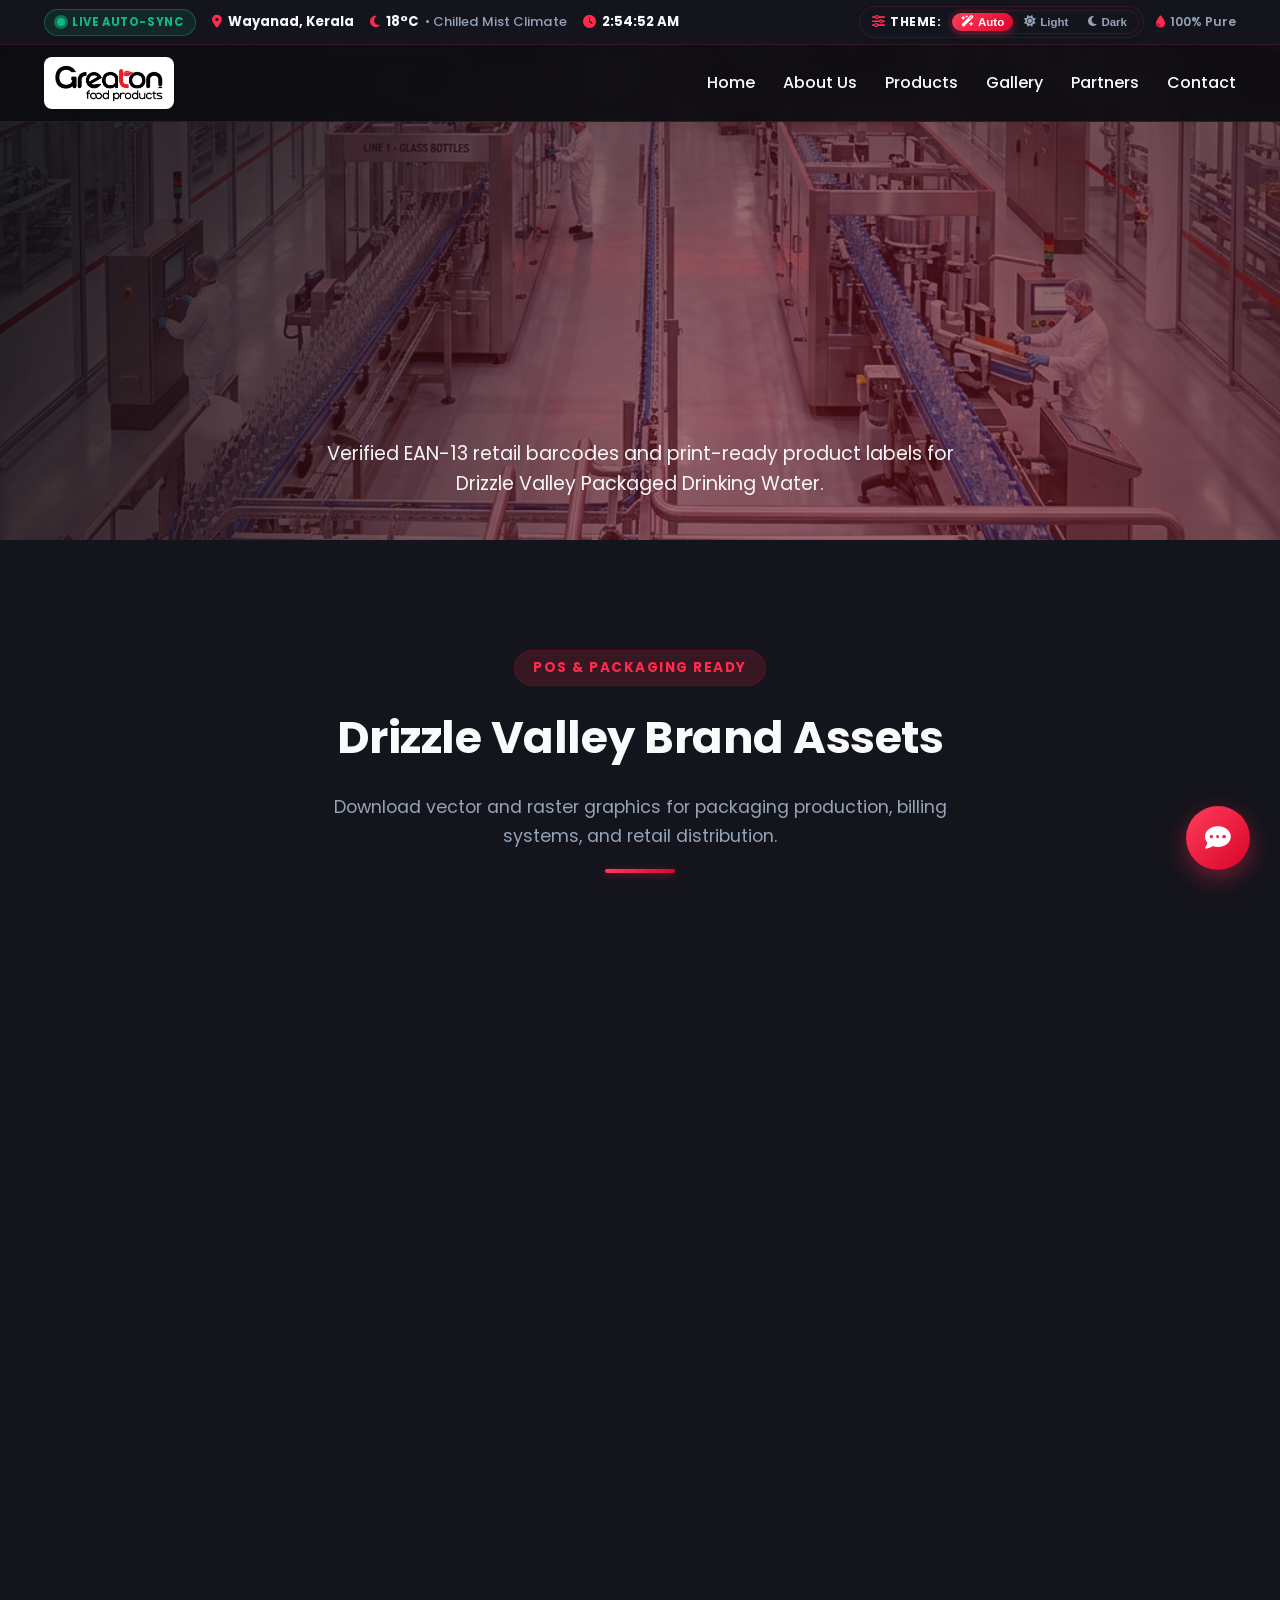
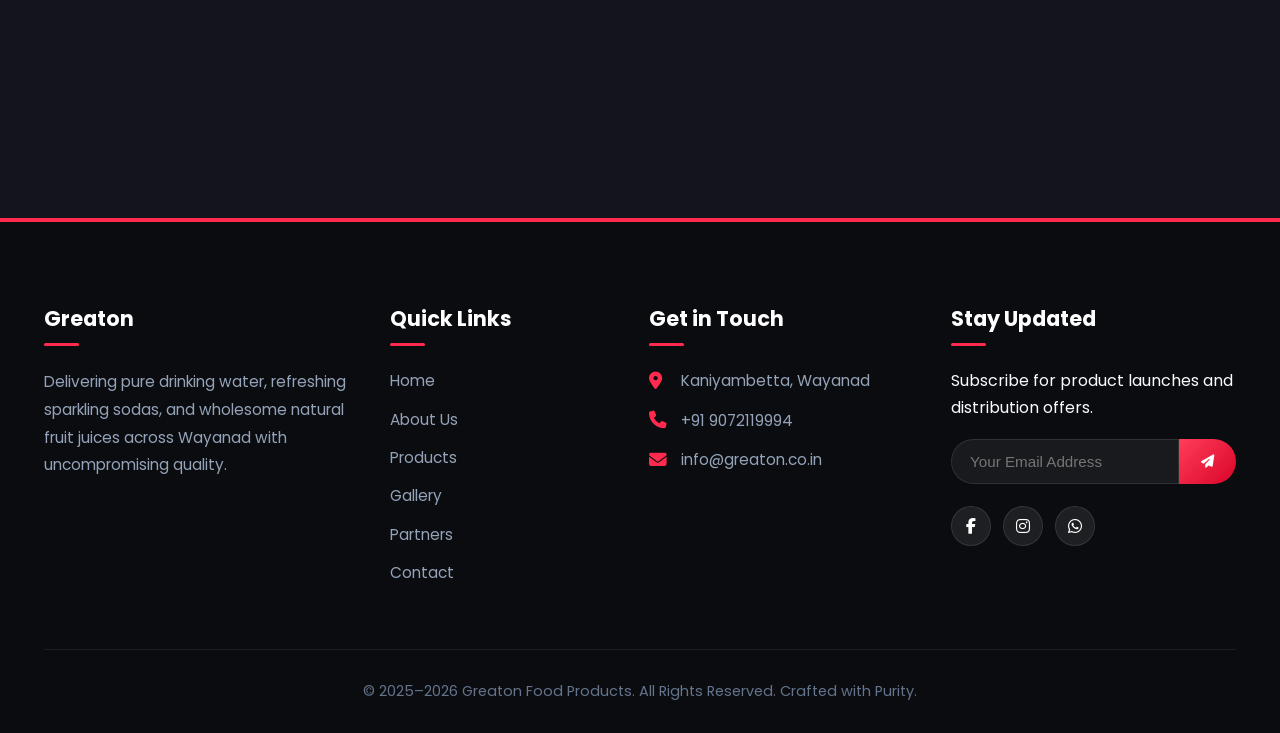
==== commit 29f23767: "Refactor code structure for improved readability and maintainability" ====
--- a/barcodes.html
+++ b/barcodes.html
@@ -1,178 +1,135 @@
 <!DOCTYPE html>
-<html lang="en">
+<html lang="en" data-theme="light">
 <head>
     <meta charset="UTF-8">
     <meta name="viewport" content="width=device-width, initial-scale=1.0">
-    <title>Drizzle Valley Barcodes - Greaton Food Products</title>
-    <meta name="description" content="Official scannable EAN-13 barcodes and print-ready product labels for Drizzle Valley Packaged Drinking Water.">
+    <title>Official Barcodes & Label Specifications | Drizzle Valley - Greaton Food Products</title>
+    <meta name="description" content="Official scannable EAN-13 barcodes, high-resolution vector downloads, and packaging specifications for Drizzle Valley 500ml and 1L Packaged Drinking Water.">
+    <meta name="keywords" content="Drizzle Valley Barcodes, Greaton Barcode 8908027734007, 8908027734014, EAN-13 Packaged Drinking Water, Wayanad Mineral Water Label Specs">
+    <meta name="author" content="Greaton Food Products">
+    <meta name="robots" content="index, follow">
+    <link rel="canonical" href="https://www.greatonfoodproducts.com/barcodes.html">
+
+    <!-- Theme & Mobile Colors -->
+    <meta name="theme-color" content="#E50914" media="(prefers-color-scheme: light)">
+    <meta name="theme-color" content="#0B0C10" media="(prefers-color-scheme: dark)">
+    <meta name="apple-mobile-web-app-capable" content="yes">
+    <meta name="apple-mobile-web-app-status-bar-style" content="black-translucent">
+    <meta name="apple-mobile-web-app-title" content="Greaton">
+
+    <!-- Favicons -->
+    <link rel="icon" type="image/svg+xml" href="assets/favicon.svg">
+    <link rel="icon" type="image/png" sizes="32x32" href="assets/favicon-32x32.png">
+    <link rel="icon" type="image/png" sizes="16x16" href="assets/favicon-16x16.png">
+    <link rel="apple-touch-icon" sizes="180x180" href="assets/apple-touch-icon.png">
+    <link rel="shortcut icon" href="assets/favicon.ico">
+    <link rel="manifest" href="assets/site.webmanifest">
+
+    <!-- Open Graph / Facebook / WhatsApp -->
+    <meta property="og:type" content="website">
+    <meta property="og:url" content="https://www.greatonfoodproducts.com/barcodes.html">
+    <meta property="og:title" content="Official Barcodes & Packaging Specs | Drizzle Valley by Greaton">
+    <meta property="og:description" content="Scannable EAN-13 retail barcodes and official labeling specifications for Drizzle Valley 500ml & 1L bottled water.">
+    <meta property="og:image" content="https://www.greatonfoodproducts.com/assets/og-image.jpg">
+    <meta property="og:image:secure_url" content="https://www.greatonfoodproducts.com/assets/og-image.jpg">
+    <meta property="og:image:width" content="1200">
+    <meta property="og:image:height" content="630">
+    <meta property="og:image:alt" content="Drizzle Valley Barcodes and Label Specs">
+    <meta property="og:site_name" content="Greaton Food Products">
+    <meta property="og:locale" content="en_IN">
+
+    <!-- Twitter Card -->
+    <meta name="twitter:card" content="summary_large_image">
+    <meta name="twitter:url" content="https://www.greatonfoodproducts.com/barcodes.html">
+    <meta name="twitter:title" content="Drizzle Valley Barcodes | Greaton Food Products">
+    <meta name="twitter:description" content="Official EAN-13 barcodes and print vector labels for Drizzle Valley packaged drinking water.">
+    <meta name="twitter:image" content="https://www.greatonfoodproducts.com/assets/og-image.jpg">
+
+    <!-- Schema.org Structured Data (JSON-LD) -->
+    <script type="application/ld+json">
+    {
+      "@context": "https://schema.org",
+      "@graph": [
+        {
+          "@type": "BreadcrumbList",
+          "itemListElement": [
+            {
+              "@type": "ListItem",
+              "position": 1,
+              "name": "Home",
+              "item": "https://www.greatonfoodproducts.com/"
+            },
+            {
+              "@type": "ListItem",
+              "position": 2,
+              "name": "Barcodes & Label Specs",
+              "item": "https://www.greatonfoodproducts.com/barcodes.html"
+            }
+          ]
+        },
+        {
+          "@type": "Product",
+          "name": "Drizzle Valley Packaged Drinking Water 1 Litre",
+          "gtin13": "8908027734007",
+          "image": "https://www.greatonfoodproducts.com/assets/drizzle_valley_1L.jpg",
+          "description": "1 Litre bottle with verified GS1 standard EAN-13 barcode: 8908027734007.",
+          "brand": {
+            "@type": "Brand",
+            "name": "Drizzle Valley"
+          }
+        },
+        {
+          "@type": "Product",
+          "name": "Drizzle Valley Packaged Drinking Water 500ml",
+          "gtin13": "8908027734014",
+          "image": "https://www.greatonfoodproducts.com/assets/drizzle_valley_500ml.jpg",
+          "description": "500ml bottle with verified GS1 standard EAN-13 barcode: 8908027734014.",
+          "brand": {
+            "@type": "Brand",
+            "name": "Drizzle Valley"
+          }
+        }
+      ]
+    }
+    </script>
+    
+    <!-- Theme Flash Prevention Script -->
+    <script>
+        (function() {
+            var savedTheme = localStorage.getItem('greaton_theme_preference');
+            if (savedTheme === 'light' || savedTheme === 'dark') {
+                document.documentElement.setAttribute('data-theme', savedTheme);
+            } else {
+                var hour = new Date().getHours();
+                var autoTheme = (hour >= 6 && hour < 18) ? 'light' : 'dark';
+                document.documentElement.setAttribute('data-theme', autoTheme);
+            }
+        })();
+    </script>
+
     <link rel="preconnect" href="https://fonts.googleapis.com">
     <link rel="preconnect" href="https://fonts.gstatic.com" crossorigin>
-    <link href="https://fonts.googleapis.com/css2?family=Poppins:wght@300;400;600;700&display=swap" rel="stylesheet">
-    <link rel="stylesheet" href="style.css">
-    <link rel="stylesheet" href="https://cdnjs.cloudflare.com/ajax/libs/font-awesome/6.0.0/css/all.min.css" integrity="sha512-9usAa10IRO0HhonpyAIVpjrylPvoDwiPUiKdWk5t3PyolY1cOd4DSE0Ga+ri4AuTroPR5aQvXU9xC6qOPnzFeg==" crossorigin="anonymous" referrerpolicy="no-referrer" />
+    <link href="https://fonts.googleapis.com/css2?family=Poppins:wght@300;400;500;600;700;800&display=swap" rel="stylesheet">
+    <link rel="stylesheet" href="style.css?v=2.9">
+    <link rel="stylesheet" href="https://cdnjs.cloudflare.com/ajax/libs/font-awesome/6.4.0/css/all.min.css" crossorigin="anonymous" referrerpolicy="no-referrer" />
     <style>
-        .nav-link.active::after {
-            width: 100%;
-        }
-        .nav-link.active {
-            color: var(--primary-color);
-        }
-        
-        /* Barcode Grid Styles */
-        .barcodes-grid {
-            display: grid;
-            grid-template-columns: 1fr;
-            gap: 50px;
-            margin-top: 40px;
-        }
-        
-        .barcode-card {
-            background: #fff;
-            border-radius: 20px;
-            padding: 40px;
-            box-shadow: var(--shadow-soft);
-            border: 1px solid rgba(0, 0, 0, 0.05);
-            display: grid;
-            grid-template-columns: 1.2fr 1.8fr;
-            gap: 40px;
-            transition: var(--transition);
-        }
-        
-        .barcode-card:hover {
-            box-shadow: var(--shadow-hover);
-        }
-        
-        @media (max-width: 992px) {
-            .barcode-card {
-                grid-template-columns: 1fr;
-            }
-        }
-        
-        .barcode-meta {
-            display: flex;
-            flex-direction: column;
-            justify-content: flex-start;
-        }
-        
-        .product-badge {
-            display: inline-block;
-            background: linear-gradient(135deg, var(--primary-color), var(--accent-color));
-            color: #fff;
-            padding: 5px 15px;
-            border-radius: 30px;
-            font-size: 0.8rem;
-            font-weight: 600;
-            text-transform: uppercase;
-            letter-spacing: 1px;
-            margin-bottom: 15px;
-            align-self: flex-start;
-        }
-        
-        .product-title {
-            font-size: 1.8rem;
-            color: var(--secondary-color);
-            margin-bottom: 10px;
-            font-weight: 700;
-        }
-        
-        .brand-subtitle {
-            font-size: 1.1rem;
-            color: #666;
-            margin-bottom: 25px;
-            font-style: italic;
-        }
-        
-        .code-display {
-            background-color: var(--bg-light);
-            padding: 15px;
-            border-radius: 10px;
-            font-family: 'Courier New', Courier, monospace;
-            font-size: 1.4rem;
-            font-weight: bold;
-            color: var(--text-dark);
-            text-align: center;
-            letter-spacing: 3px;
-            margin-bottom: 25px;
-            border: 1px dashed var(--secondary-color);
-        }
-        
-        .barcode-visual {
-            background: #fff;
-            padding: 20px;
-            border-radius: 15px;
-            box-shadow: 0 5px 15px rgba(0,0,0,0.03);
-            border: 1px solid #eee;
-            display: flex;
-            justify-content: center;
-            align-items: center;
-            margin-bottom: 25px;
-        }
-        
-        .barcode-visual img {
-            max-width: 100%;
-            height: auto;
-        }
-        
-        .barcode-actions {
-            display: flex;
-            flex-direction: column;
-            gap: 12px;
-        }
-        
-        .btn-action {
-            display: flex;
-            align-items: center;
-            justify-content: center;
-            gap: 10px;
-            padding: 12px 25px;
-            border-radius: 50px;
-            font-weight: 600;
-            transition: var(--transition);
-            text-transform: uppercase;
-            font-size: 0.85rem;
-            letter-spacing: 0.5px;
-        }
-        
-        .btn-action-outline {
-            border: 2px solid var(--primary-color);
-            color: var(--primary-color);
-        }
-        
-        .btn-action-outline:hover {
-            background-color: var(--primary-color);
-            color: #fff;
-            transform: translateY(-2px);
-        }
-        
-        .btn-action-solid {
-            background-color: var(--secondary-color);
-            color: #fff;
-            border: 2px solid var(--secondary-color);
-        }
-        
-        .btn-action-solid:hover {
-            background-color: var(--text-dark);
-            border-color: var(--text-dark);
-            transform: translateY(-2px);
-        }
-        
         .label-preview-container {
             display: flex;
             flex-direction: column;
             justify-content: center;
             align-items: center;
-            background-color: var(--bg-light);
-            border-radius: 15px;
-            padding: 20px;
-            border: 1px solid #ddd;
+            background-color: var(--bg-alt);
+            border-radius: 20px;
+            padding: 24px;
+            border: 1px solid var(--card-border);
             overflow: hidden;
         }
         
         .label-preview-title {
             font-size: 1rem;
             color: var(--secondary-color);
-            font-weight: 600;
-            margin-bottom: 15px;
+            font-weight: 700;
+            margin-bottom: 18px;
             text-transform: uppercase;
             letter-spacing: 1px;
         }
@@ -183,10 +140,11 @@
             display: flex;
             justify-content: center;
             align-items: center;
-            background: #fff;
-            border-radius: 10px;
-            padding: 10px;
-            box-shadow: 0 4px 10px rgba(0,0,0,0.05);
+            background: #ffffff;
+            border-radius: 14px;
+            padding: 16px;
+            box-shadow: 0 4px 15px rgba(0,0,0,0.04);
+            border: 1px solid var(--card-border);
         }
         
         .label-img-wrapper img {
@@ -209,36 +167,81 @@
         }
     </style>
 </head>
-<body>
+<body class="has-climate-bar">
+    <!-- Background Animated Particles Container -->
     <div id="particles-container"></div>
-    <div id="flash-overlay" class="thunder-flash"></div>
-
-    <!-- Navigation -->
-    <nav class="navbar">
-        <div class="container navbar-container">
-            <a href="index.html" class="logo">
-                <img src="assets/logo.jpg" alt="Greaton Food Products Logo">
-            </a>
-            <div class="menu-toggle" id="mobile-menu">
-                <span class="bar"></span>
-                <span class="bar"></span>
-                <span class="bar"></span>
-            </div>
-            <ul class="nav-menu">
-                <li><a href="index.html#home" class="nav-link">Home</a></li>
-                <li><a href="index.html#about" class="nav-link">About Us</a></li>
-                <li><a href="index.html#products" class="nav-link">Products</a></li>
-                <li><a href="partners.html" class="nav-link">Partners</a></li>
-                <li><a href="index.html#contact" class="nav-link">Contact</a></li>
-            </ul>
-        </div>
-    </nav>
+
+    <!-- Header: Climate Top Bar + Main Navigation -->
+    <header class="site-header">
+        <!-- Live Signal & Wayanad Climate Details Bar -->
+        <div class="climate-top-bar">
+            <div class="container climate-container">
+                <div class="climate-left">
+                    <span id="signal-indicator-badge" class="signal-indicator">
+                        <span class="signal-dot"></span> <span>LIVE AUTO-SYNC</span>
+                    </span>
+                    <span class="climate-item">
+                        <i class="fas fa-location-dot"></i> <strong>Wayanad, Kerala</strong>
+                    </span>
+                    <span class="climate-item" id="climate-weather">
+                        <i class="fas fa-cloud-sun"></i> <strong>24°C</strong> • Mild Highland Breeze
+                    </span>
+                    <span class="climate-item" id="climate-time">
+                        <i class="fas fa-clock"></i> <strong>Loading time...</strong>
+                    </span>
+                </div>
+                <div class="climate-right">
+                    <div class="theme-manager-pill" id="theme-manager">
+                        <span class="tm-label"><i class="fas fa-sliders"></i> Theme:</span>
+                        <div class="tm-switcher">
+                            <button class="tm-btn active" data-mode="auto" title="Automatic time-based mode"><i class="fas fa-wand-magic-sparkles"></i> Auto</button>
+                            <button class="tm-btn" data-mode="light" title="Force Light Theme"><i class="fas fa-sun"></i> Light</button>
+                            <button class="tm-btn" data-mode="dark" title="Force Dark Theme"><i class="fas fa-moon"></i> Dark</button>
+                        </div>
+                    </div>
+                    <span class="climate-purity-badge"><i class="fas fa-droplet"></i> 100% Pure</span>
+                </div>
+            </div>
+        </div>
+
+        <!-- Navigation -->
+        <nav class="navbar">
+            <div class="container navbar-container">
+                <a href="index.html" class="logo-wrapper">
+                    <div class="logo">
+                        <img src="assets/logo.jpg" alt="Greaton Food Products Logo">
+                    </div>
+                </a>
+
+                <div class="nav-actions">
+                    <ul class="nav-menu">
+                        <li><a href="index.html#home" class="nav-link">Home</a></li>
+                        <li><a href="index.html#about" class="nav-link">About Us</a></li>
+                        <li><a href="index.html#products" class="nav-link">Products</a></li>
+                        <li><a href="index.html#gallery" class="nav-link">Gallery</a></li>
+                        <li><a href="partners.html" class="nav-link">Partners</a></li>
+                        <li><a href="index.html#contact" class="nav-link">Contact</a></li>
+                    </ul>
+
+                    <!-- Mobile Hamburger Toggle -->
+                    <div class="menu-toggle" id="mobile-menu" aria-label="Toggle navigation" role="button" tabindex="0">
+                        <span class="bar"></span>
+                        <span class="bar"></span>
+                        <span class="bar"></span>
+                    </div>
+                </div>
+            </div>
+        </nav>
+    </header>
 
     <!-- Barcode Hero Section -->
     <section class="partners-hero">
         <div class="partners-hero-content">
-            <h1>Product Barcodes</h1>
-            <p>Official scannable EAN-13 codes and print-ready package labels for Drizzle Valley.</p>
+            <div class="hero-badge animate-hidden" style="margin-bottom: 15px;">
+                <i class="fas fa-barcode"></i> Retail &amp; Regulatory Codes
+            </div>
+            <h1 class="animate-hidden">Official Product Barcodes</h1>
+            <p class="animate-hidden">Verified EAN-13 retail barcodes and print-ready product labels for Drizzle Valley Packaged Drinking Water.</p>
         </div>
     </section>
 
@@ -246,79 +249,79 @@
     <section class="section bg-light">
         <div class="container">
             <div class="section-header">
-                <h2>Drizzle Valley Brand</h2>
+                <span class="section-tag">POS &amp; Packaging Ready</span>
+                <h2>Drizzle Valley Brand Assets</h2>
+                <p>Download vector and raster graphics for packaging production, billing systems, and retail distribution.</p>
                 <div class="divider"></div>
             </div>
 
             <div class="barcodes-grid">
                 
                 <!-- Website URL QR Code -->
-                <div class="barcode-card">
+                <div class="barcode-card animate-hidden">
                     <div class="barcode-meta">
-                        <span class="product-badge">Website QR Code</span>
-                        <h3 class="product-title">Verified Partners Page Link</h3>
-                        <p class="brand-subtitle">Links to: https://www.greaton.co.in/partners.html</p>
+                        <span class="product-badge">Verification QR Code</span>
+                        <h3 class="product-title">Partners Page QR Link</h3>
+                        <p class="brand-subtitle">Target: https://www.greaton.co.in/partners.html</p>
                         
                         <div class="code-display">SCAN LINK</div>
                         
                         <div class="barcode-visual">
-                            <img src="assets/partners_page_qr.svg" style="width: 150px; height: 150px;" alt="Partners Page QR Code">
+                            <img src="assets/partners_page_qr.svg" style="width: 160px; height: 160px;" alt="Partners Page QR Code">
                         </div>
                         
                         <div class="barcode-actions">
                             <a href="assets/partners_page_qr.svg" download="Partners_Page_QR.svg" class="btn-action btn-action-outline">
-                                <i class="fas fa-file-code"></i> Download SVG QR Code (Vector)
+                                <i class="fas fa-file-code"></i> Download SVG Vector
                             </a>
                             <a href="assets/partners_page_qr.png" download="Partners_Page_QR.png" class="btn-action btn-action-outline">
-                                <i class="fas fa-file-image"></i> Download PNG QR Code (Raster)
-                            </a>
-                            <a href="assets/partners_page_qr.pdf" download="Partners_Page_QR.pdf" class="btn-action btn-action-solid">
-                                <i class="fas fa-file-pdf"></i> Download PDF QR Code (Print A4)
+                                <i class="fas fa-file-image"></i> Download PNG Raster
+                            </a>
+                            <a href="assets/partners_page_qr.pdf" download="Partners_Page_QR.pdf" class="btn-action btn-action-primary">
+                                <i class="fas fa-file-pdf"></i> Download Print PDF (A4)
                             </a>
                         </div>
                     </div>
                     
                     <div class="label-preview-container">
-                        <h4 class="label-preview-title">Manufacturing Unit Compliance</h4>
+                        <h4 class="label-preview-title">Compliance Verification</h4>
                         <div class="label-img-wrapper" style="padding: 30px; text-align: center; display: block; background: #fff;">
                             <i class="fas fa-qrcode" style="font-size: 5rem; color: var(--primary-color); margin-bottom: 20px;"></i>
-                            <p style="font-size: 0.95rem; color: #555; line-height: 1.6; margin: 0;">
-                                This QR code corresponds to the square placeholder on your product labels. 
-                                By scanning it, customers and regulatory inspectors (ISI/FSSAI) can immediately access the verified manufacturing address details for <strong>Thirumala Industries</strong> on your official portal.
+                            <p style="font-size: 0.96rem; color: var(--text-muted); line-height: 1.65; margin: 0;">
+                                This QR code corresponds to the square label verification on your bottles. By scanning it with any smartphone camera, retailers and regulatory officers (ISI/FSSAI) can instantly confirm verified bottling source details for <strong>Thirumala Industries</strong>.
                             </p>
                         </div>
                     </div>
                 </div>
                 
                 <!-- Product 1: 1 Liter -->
-                <div class="barcode-card">
+                <div class="barcode-card animate-hidden">
                     <div class="barcode-meta">
-                        <span class="product-badge">1 Liter Bottle</span>
-                        <h3 class="product-title">Packaged Drinking Water</h3>
-                        <p class="brand-subtitle">Brand: Drizzle Valley</p>
+                        <span class="product-badge">1 Litre Bottle</span>
+                        <h3 class="product-title">Drizzle Valley 1L Packaged Water</h3>
+                        <p class="brand-subtitle">Global Trade Item Number: EAN-13</p>
                         
                         <div class="code-display">8906001234562</div>
                         
                         <div class="barcode-visual">
-                            <!-- Reference the generated EAN-13 SVG -->
                             <img src="assets/drizzle_valley_1L_barcode.svg" alt="Drizzle Valley 1L Barcode">
                         </div>
                         
                         <div class="barcode-actions">
                             <a href="assets/drizzle_valley_1L_barcode.svg" download="Drizzle_Valley_1L_Barcode.svg" class="btn-action btn-action-outline">
-                                <i class="fas fa-file-code"></i> Download SVG Barcode (Vector)
+                                <i class="fas fa-file-code"></i> Download SVG (Vector)
                             </a>
                             <a href="assets/drizzle_valley_1L_barcode.png" download="Drizzle_Valley_1L_Barcode.png" class="btn-action btn-action-outline">
-                                <i class="fas fa-file-image"></i> Download PNG Barcode (Raster)
-                            </a>
-                            <a href="assets/drizzle_valley_1L_labeled.jpg" download="Drizzle_Valley_1L_Labeled.jpg" class="btn-action btn-action-solid">
-                                <i class="fas fa-tags"></i> Download Labeled Design
+                                <i class="fas fa-file-image"></i> Download PNG (Raster)
+                            </a>
+                            <a href="assets/drizzle_valley_1L_labeled.jpg" download="Drizzle_Valley_1L_Labeled.jpg" class="btn-action btn-action-primary">
+                                <i class="fas fa-tags"></i> Download Labeled Artwork
                             </a>
                         </div>
                     </div>
                     
                     <div class="label-preview-container">
-                        <h4 class="label-preview-title">Label Design Preview (Horizontal)</h4>
+                        <h4 class="label-preview-title">1L Label Artwork Preview</h4>
                         <div class="label-img-wrapper">
                             <img src="assets/drizzle_valley_1L_labeled.jpg" class="horizontal-label" alt="Drizzle Valley 1L Labeled Design">
                         </div>
@@ -326,34 +329,33 @@
                 </div>
 
                 <!-- Product 2: 500 ml -->
-                <div class="barcode-card">
+                <div class="barcode-card animate-hidden">
                     <div class="barcode-meta">
                         <span class="product-badge">500 ml Bottle</span>
-                        <h3 class="product-title">Packaged Drinking Water</h3>
-                        <p class="brand-subtitle">Brand: Drizzle Valley</p>
+                        <h3 class="product-title">Drizzle Valley 500ml Packaged Water</h3>
+                        <p class="brand-subtitle">Global Trade Item Number: EAN-13</p>
                         
                         <div class="code-display">8906001234579</div>
                         
                         <div class="barcode-visual">
-                            <!-- Reference the generated EAN-13 SVG -->
                             <img src="assets/drizzle_valley_500ml_barcode.svg" alt="Drizzle Valley 500ml Barcode">
                         </div>
                         
                         <div class="barcode-actions">
                             <a href="assets/drizzle_valley_500ml_barcode.svg" download="Drizzle_Valley_500ml_Barcode.svg" class="btn-action btn-action-outline">
-                                <i class="fas fa-file-code"></i> Download SVG Barcode (Vector)
+                                <i class="fas fa-file-code"></i> Download SVG (Vector)
                             </a>
                             <a href="assets/drizzle_valley_500ml_barcode.png" download="Drizzle_Valley_500ml_Barcode.png" class="btn-action btn-action-outline">
-                                <i class="fas fa-file-image"></i> Download PNG Barcode (Raster)
-                            </a>
-                            <a href="assets/drizzle_valley_500ml_labeled.jpg" download="Drizzle_Valley_500ml_Labeled.jpg" class="btn-action btn-action-solid">
-                                <i class="fas fa-tags"></i> Download Labeled Design
+                                <i class="fas fa-file-image"></i> Download PNG (Raster)
+                            </a>
+                            <a href="assets/drizzle_valley_500ml_labeled.jpg" download="Drizzle_Valley_500ml_Labeled.jpg" class="btn-action btn-action-primary">
+                                <i class="fas fa-tags"></i> Download Labeled Artwork
                             </a>
                         </div>
                     </div>
                     
                     <div class="label-preview-container">
-                        <h4 class="label-preview-title">Label Design Preview (Vertical)</h4>
+                        <h4 class="label-preview-title">500ml Label Artwork Preview</h4>
                         <div class="label-img-wrapper">
                             <img src="assets/drizzle_valley_500ml_labeled.jpg" class="vertical-label" alt="Drizzle Valley 500ml Labeled Design">
                         </div>
@@ -370,66 +372,71 @@
             <div class="footer-grid">
                 <div class="footer-col about">
                     <h3>Greaton</h3>
-                    <p>Delivering purity and taste to every household in Wayanad. Water, Soda, and Juices you can trust.</p>
-                </div>
+                    <p>Delivering pure drinking water, refreshing sparkling sodas, and wholesome natural fruit juices across Wayanad with uncompromising quality.</p>
+                </div>
+                
                 <div class="footer-col links">
                     <h3>Quick Links</h3>
                     <ul>
                         <li><a href="index.html#home">Home</a></li>
                         <li><a href="index.html#about">About Us</a></li>
                         <li><a href="index.html#products">Products</a></li>
+                        <li><a href="index.html#gallery">Gallery</a></li>
                         <li><a href="partners.html">Partners</a></li>
                         <li><a href="index.html#contact">Contact</a></li>
                     </ul>
                 </div>
+                
                 <div class="footer-col contact">
                     <h3>Get in Touch</h3>
-                    <p><i class="fas fa-map-marker-alt"></i> Kaniyambetta, Wayanad</p>
+                    <p><i class="fas fa-location-dot"></i> Kaniyambetta, Wayanad</p>
                     <p><i class="fas fa-phone"></i> +91 9072119994</p>
                     <p><i class="fas fa-envelope"></i> info@greaton.co.in</p>
                 </div>
+                
                 <div class="footer-col newsletter">
                     <h3>Stay Updated</h3>
-                    <p>Subscribe for latest products and offers.</p>
+                    <p>Subscribe for product launches and distribution offers.</p>
                     <form class="newsletter-form">
-                        <input type="email" placeholder="Your Email">
-                        <button type="button"><i class="fas fa-paper-plane"></i></button>
+                        <input type="email" placeholder="Your Email Address" required>
+                        <button type="button" aria-label="Subscribe"><i class="fas fa-paper-plane"></i></button>
                     </form>
                     <div class="social-links">
-                        <a href="#"><i class="fab fa-facebook-f"></i></a>
-                        <a href="#"><i class="fab fa-instagram"></i></a>
-                        <a href="#"><i class="fab fa-whatsapp"></i></a>
-                    </div>
-                </div>
-            </div>
+                        <a href="#" aria-label="Facebook"><i class="fab fa-facebook-f"></i></a>
+                        <a href="#" aria-label="Instagram"><i class="fab fa-instagram"></i></a>
+                        <a href="https://wa.me/919072119994" target="_blank" aria-label="WhatsApp"><i class="fab fa-whatsapp"></i></a>
+                    </div>
+                </div>
+            </div>
+            
             <div class="footer-bottom">
-                <p>&copy; 2025 Greaton Food Products. All Rights Reserved.</p>
+                <p>&copy; 2025–2026 Greaton Food Products. All Rights Reserved. Crafted with Purity.</p>
             </div>
         </div>
     </footer>
 
     <!-- Chat Widget -->
-    <button id="chat-widget-btn" class="chat-widget-btn">
+    <button id="chat-widget-btn" class="chat-widget-btn" aria-label="Open Instant Chat">
         <i class="fas fa-comment-dots"></i>
     </button>
 
-    <div id="chat-popup" class="chat-popup">
+    <div id="chat-popup" class="chat-popup" role="dialog" aria-modal="true" aria-label="Contact Chat">
         <div class="chat-header">
             <div class="chat-header-actions">
-                <button id="close-chat" class="close-chat"><i class="fas fa-chevron-down"></i></button>
+                <button id="close-chat" class="close-chat" aria-label="Close Chat"><i class="fas fa-xmark"></i></button>
             </div>
             <div class="chat-title">
-                <h3>Contact Us</h3>
+                <h3>Greaton Assistant</h3>
                 <div class="chat-avatar">
-                   <i class="fas fa-user-circle"></i>
-                </div>
-                <p>We'll respond as soon as we can.</p>
+                   <i class="fas fa-circle-user"></i>
+                </div>
+                <p>We typically respond in minutes.</p>
             </div>
         </div>
         <div class="chat-body" id="chat-body">
             <div class="message received">
                 <div class="message-content">
-                    <p>Let me know if you have any questions!</p>
+                    <p>Need assistance with POS barcode scans or label vector files?</p>
                 </div>
                 <span class="timestamp">Just now</span>
             </div>
@@ -437,20 +444,20 @@
         <div class="chat-footer">
             <form id="chat-form">
                 <div class="input-row">
-                    <input type="tel" id="chat-phone" placeholder="Phone Number" required>
+                    <input type="tel" id="chat-phone" placeholder="Your Phone Number *" required>
                 </div>
                 <div class="input-row">
                     <input type="email" id="chat-email" placeholder="Email (Optional)">
                 </div>
                 <div class="input-group">
-                    <input type="text" id="chat-input" placeholder="Message..." autocomplete="off">
-                    <button type="submit" id="send-btn"><i class="fas fa-paper-plane"></i></button>
+                    <input type="text" id="chat-input" placeholder="Type your message..." autocomplete="off">
+                    <button type="submit" id="send-btn" aria-label="Send"><i class="fas fa-paper-plane"></i></button>
                 </div>
             </form>
         </div>
     </div>
 
-    <!-- Main Script (handles particles, mobile menu, chat) -->
-    <script src="script.js"></script>
+    <!-- Scripts -->
+    <script src="script.js?v=2.8"></script>
 </body>
 </html>
--- a/style.css
+++ b/style.css
@@ -1,2815 +1,3577 @@
-:root {-
-    --primary-color: #0288D1;-
-    /* Ocean Blue */-
-    --primary-hover: #01579B;-
-    /* Darker Blue */-
-    --secondary-color: #455A64;-
-    /* Slate Grey */-
-    --accent-color: #03A9F4;-
-    /* Light Blue for highlights */-
-    --text-dark: #263238;-
-    /* Dark Blue-Grey */-
-    --text-light: #ffffff;-
-    --bg-light: #ECEFF1;-
-    /* Very Light Blue-Grey */-
-    --font-main: 'Poppins', sans-serif;-
-    --transition: all 0.4s cubic-bezier(0.25, 0.46, 0.45, 0.94);-
-    --shadow-soft: 0 10px 30px rgba(2, 136, 209, 0.1);-
-    --shadow-hover: 0 15px 40px rgba(2, 136, 209, 0.2);-
-}-
--
-* {-
-    margin: 0;-
-    padding: 0;-
-    box-sizing: border-box;-
-}-
--
-html {-
-    scroll-behavior: smooth;-
-    overflow-x: hidden;-
-}-
--
-body {-
-    font-family: var(--font-main);-
-    line-height: 1.6;-
-    color: var(--text-dark);-
-    background-color: #fff;-
-    position: relative;-
-    overflow-x: hidden;-
-}-
--
-/* Background Animation Container */-
-#particles-container {-
-    position: fixed;-
-    top: 0;-
-    left: 0;-
-    width: 100%;-
-    height: 100%;-
-    pointer-events: none;-
-    z-index: 100;-
-    /* Above background, below some content */-
-    overflow: hidden;-
-}-
--
-/* Bubbles */-
-.bubble {-
-    position: absolute;-
-    bottom: -50px;-
-    background: radial-gradient(circle at 30% 30%, rgba(255, 255, 255, 0.8), rgba(255, 255, 255, 0.1));-
-    border: 1px solid rgba(255, 255, 255, 0.5);-
-    border-radius: 50%;-
-    opacity: 0.6;-
-    animation: rise linear infinite;-
-    z-index: 99;-
-}-
--
-@keyframes rise {-
-    0% {-
-        transform: translateY(0) scale(1);-
-        opacity: 0.6;-
-    }-
--
-    100% {-
-        transform: translateY(-110vh) scale(1.2);-
-        opacity: 0;-
-    }-
-}-
--
-/* Water Drops / Rain */-
-.water-drop {-
-    position: absolute;-
-    top: -20px;-
-    width: 2px;-
-    height: 15px;-
-    background: linear-gradient(to bottom, rgba(3, 169, 244, 0), rgba(3, 169, 244, 0.8));-
-    animation: drop linear infinite;-
-    z-index: 98;-
-}-
--
-@keyframes drop {-
-    0% {-
-        transform: translateY(0);-
-    }-
--
-    100% {-
-        transform: translateY(110vh);-
-    }-
-}-
--
-/* Thunder Effect Class */-
-.thunder-flash {-
-    position: fixed;-
-    top: 0;-
-    left: 0;-
-    width: 100%;-
-    height: 100%;-
-    background: rgba(255, 255, 255, 0.2);-
-    z-index: 101;-
-    opacity: 0;-
-    pointer-events: none;-
-    animation: flash 0.2s ease-out;-
-}-
--
-@keyframes flash {-
--
-    0%,-
-    100% {-
-        opacity: 0;-
-    }-
--
-    50% {-
-        opacity: 0.8;-
-    }-
-}-
--
--
-a {-
-    text-decoration: none;-
-    color: inherit;-
-    transition: var(--transition);-
-}-
--
-ul {-
-    list-style: none;-
-}-
--
-img {-
-    max-width: 100%;-
-    display: block;-
-}-
--
-/* Utility Classes */-
-.container {-
-    max-width: 1200px;-
-    margin: 0 auto;-
-    padding: 0 20px;-
-}-
--
-.section {-
-    padding: 100px 0;-
-    position: relative;-
-    overflow: hidden;-
-}-
--
-.bg-light {-
-    background-color: var(--bg-light);-
-}-
--
-.section-header {-
-    text-align: center;-
-    margin-bottom: 60px;-
-}-
--
-.section-header h2 {-
-    font-size: 3rem;-
-    color: var(--secondary-color);-
-    margin-bottom: 15px;-
-    font-weight: 700;-
-    letter-spacing: -1px;-
-}-
--
-.divider {-
-    width: 80px;-
-    height: 5px;-
-    background: linear-gradient(90deg, var(--primary-color), transparent);-
-    margin: 0 auto;-
-    border-radius: 5px;-
-}-
--
-.btn {-
-    display: inline-block;-
-    padding: 14px 35px;-
-    border-radius: 50px;-
-    font-weight: 600;-
-    transition: var(--transition);-
-    cursor: pointer;-
-    text-transform: uppercase;-
-    letter-spacing: 1px;-
-    font-size: 0.9rem;-
-    position: relative;-
-    overflow: hidden;-
-    z-index: 1;-
-}-
--
-.btn-primary {-
-    background-color: var(--primary-color);-
-    color: var(--text-light);-
-    border: 2px solid var(--primary-color);-
-    box-shadow: 0 5px 15px rgba(2, 136, 209, 0.4);-
-}-
--
-.btn-primary::before {-
-    content: '';-
-    position: absolute;-
-    top: 0;-
-    left: 0;-
-    width: 0;-
-    height: 100%;-
-    background-color: #fff;-
-    z-index: -1;-
-    transition: var(--transition);-
-}-
--
-.btn-primary:hover::before {-
-    width: 100%;-
-}-
--
-.btn-primary:hover {-
-    color: var(--primary-color);-
-    box-shadow: 0 8px 25px rgba(2, 136, 209, 0.6);-
-    transform: translateY(-3px);-
-}-
--
-/* Navbar */-
-.navbar {-
-    position: fixed;-
-    top: 0;-
-    left: 0;-
-    width: 100%;-
-    background-color: rgba(255, 255, 255, 0.95);-
-    backdrop-filter: blur(10px);-
-    box-shadow: 0 2px 20px rgba(0, 0, 0, 0.05);-
-    z-index: 1000;-
-    padding: 20px 0;-
-    transition: var(--transition);-
-}-
--
-.navbar.scrolled {-
-    padding: 10px 0;-
-}-
--
-.navbar-container {-
-    display: flex;-
-    justify-content: space-between;-
-    align-items: center;-
-}-
--
-.logo img {-
-    height: 60px;-
-    transition: var(--transition);-
-}-
--
-.nav-menu {-
-    display: flex;-
-    align-items: center;-
-}-
--
-.nav-link {-
-    font-weight: 500;-
-    color: var(--secondary-color);-
-    margin-left: 35px;-
-    position: relative;-
-    font-size: 1.05rem;-
-}-
--
-.nav-link::after {-
-    content: '';-
-    position: absolute;-
-    bottom: -5px;-
-    left: 0;-
-    width: 0;-
-    height: 2px;-
-    background-color: var(--primary-color);-
-    transition: var(--transition);-
-}-
--
-.nav-link:hover::after {-
-    width: 100%;-
-}-
--
-.nav-link:hover {-
-    color: var(--primary-color);-
-}-
--
-.menu-toggle {-
-    display: none;-
-    cursor: pointer;-
-}-
--
-.bar {-
-    display: block;-
-    width: 25px;-
-    height: 3px;-
-    margin: 5px auto;-
-    background-color: var(--secondary-color);-
-    transition: var(--transition);-
-}-
--
-/* Hero Section */-
-.hero {-
-    height: 100vh;-
-    background: linear-gradient(135deg, rgba(69, 90, 100, 0.6), rgba(2, 136, 209, 0.6)), url('https://images.unsplash.com/photo-1548839140-29a749e1cf4d?ixlib=rb-1.2.1&auto=format&fit=crop&w=1950&q=80');-
-    background-size: cover;-
-    background-position: center;-
-    background-attachment: fixed;-
-    display: flex;-
-    align-items: center;-
-    text-align: center;-
-    color: var(--text-light);-
-}-
--
-.hero-overlay {-
-    position: absolute;-
-    top: 0;-
-    left: 0;-
-    width: 100%;-
-    height: 100%;-
-    background: radial-gradient(circle, transparent 20%, #455A64 150%);-
-}-
--
-.hero-content {-
-    position: relative;-
-    z-index: 2;-
-}-
--
-.hero-content h1 {-
-    font-size: 4.5rem;-
-    margin-bottom: 25px;-
-    font-weight: 700;-
-    line-height: 1.1;-
-    text-shadow: 2px 2px 10px rgba(0, 0, 0, 0.3);-
-}-
--
-.highlight {-
-    color: var(--accent-color);-
-}-
--
-.hero-content p {-
-    font-size: 1.3rem;-
-    margin-bottom: 40px;-
-    max-width: 700px;-
-    margin-left: auto;-
-    margin-right: auto;-
-    opacity: 0.95;-
-    text-shadow: 1px 1px 5px rgba(0, 0, 0, 0.5);-
-}-
--
-/* About Section */-
-.about-content {-
-    text-align: center;-
-    max-width: 800px;-
-    margin: 0 auto;-
-}-
--
-.about-text p {-
-    margin-bottom: 20px;-
-    font-size: 1.1rem;-
-    color: var(--secondary-color);-
-    line-height: 1.8;-
-}-
--
-.features-list {-
-    display: flex;-
-    justify-content: center;-
-    gap: 40px;-
-    margin-top: 40px;-
-    flex-wrap: wrap;-
-}-
--
-.features-list li {-
-    display: flex;-
-    align-items: center;-
-    font-size: 1.1rem;-
-    font-weight: 600;-
-    color: var(--secondary-color);-
-    background: #fff;-
-    padding: 10px 20px;-
-    border-radius: 50px;-
-    box-shadow: 0 5px 15px rgba(0, 0, 0, 0.05);-
-    transition: var(--transition);-
-}-
--
-.features-list li:hover {-
-    transform: translateY(-5px);-
-    box-shadow: 0 10px 25px rgba(0, 0, 0, 0.1);-
-    background: var(--bg-light);-
-}-
--
-.features-list i {-
-    color: var(--primary-color);-
-    margin-right: 12px;-
-    font-size: 1.3rem;-
-}-
--
-/* Products Section */-
-.products-grid {-
-    display: grid;-
-    grid-template-columns: repeat(auto-fit, minmax(320px, 1fr));-
-    gap: 40px;-
-    padding: 20px;-
-}-
--
-.product-card {-
-    background: #fff;-
-    padding: 50px 30px;-
-    border-radius: 20px;-
-    box-shadow: var(--shadow-soft);-
-    text-align: center;-
-    transition: var(--transition);-
-    border: 1px solid rgba(0, 0, 0, 0.05);-
-    position: relative;-
-    overflow: hidden;-
-}-
--
-.product-card::before {-
-    content: '';-
-    position: absolute;-
-    top: 0;-
-    left: 0;-
-    width: 100%;-
-    height: 5px;-
-    background: var(--secondary-color);-
-    transition: var(--transition);-
-}-
--
-.product-card:hover::before {-
-    background: var(--primary-color);-
-    height: 8px;-
-}-
--
-.product-card:hover {-
-    transform: translateY(-15px) scale(1.02);-
-    box-shadow: var(--shadow-hover);-
-}-
--
-.product-icon {-
-    font-size: 3.5rem;-
-    color: var(--primary-color);-
-    margin-bottom: 25px;-
-    transition: var(--transition);-
-}-
--
-.product-card:hover .product-icon {-
-    transform: scale(1.1) rotate(10deg);-
-    color: var(--accent-color);-
-}-
--
-.product-card h3 {-
-    margin-bottom: 15px;-
-    color: var(--secondary-color);-
-    font-size: 1.5rem;-
-}-
--
-/* Gallery Section */-
-.gallery-grid {-
-    display: grid;-
-    grid-template-columns: repeat(auto-fit, minmax(280px, 1fr));-
-    gap: 25px;-
-    margin-top: 20px;-
-}-
--
-.gallery-item {-
-    position: relative;-
-    border-radius: 15px;-
-    overflow: hidden;-
-    box-shadow: var(--shadow-soft);-
-    cursor: pointer;-
-    transition: var(--transition);-
-    aspect-ratio: 1 / 1;-
-}-
--
-.gallery-item:hover {-
-    transform: translateY(-8px);-
-    box-shadow: var(--shadow-hover);-
-}-
--
-.gallery-item img {-
-    width: 100%;-
-    height: 100%;-
-    object-fit: cover;-
-    transition: transform 0.6s ease;-
-}-
--
-.gallery-item:hover img {-
-    transform: scale(1.15);-
-}-
--
-.gallery-item .overlay {-
-    position: absolute;-
-    inset: 0;-
-    background: linear-gradient(to top, rgba(2, 136, 209, 0.8), rgba(69, 90, 100, 0.4));-
-    color: white;-
-    opacity: 0;-
-    display: flex;-
-    align-items: flex-end;-
-    padding: 30px;-
-    transform: translateY(20px);-
-    transition: var(--transition);-
-}-
--
-.gallery-item:hover .overlay {-
-    opacity: 1;-
-    transform: translateY(0);-
-}-
--
-.gallery-item .overlay p {-
-    font-size: 1.3rem;-
-    font-weight: 700;-
-    margin: 0;-
-    text-transform: uppercase;-
-    letter-spacing: 1px;-
-}-
--
-/* Contact Section */-
-.contact-wrapper {-
-    display: flex;-
-    flex-wrap: wrap;-
-    gap: 50px;-
-    background: #fff;-
-    padding: 50px;-
-    border-radius: 20px;-
-    box-shadow: var(--shadow-soft);-
-}-
--
-.contact-info {-
-    flex: 1;-
-    min-width: 300px;-
-}-
--
-.info-item {-
-    display: flex;-
-    margin-bottom: 40px;-
-    align-items: flex-start;-
-}-
--
-.info-item i {-
-    width: 60px;-
-    height: 60px;-
-    background-color: var(--secondary-color);-
-    color: #fff;-
-    border-radius: 50%;-
-    display: flex;-
-    align-items: center;-
-    justify-content: center;-
-    font-size: 1.5rem;-
-    margin-right: 25px;-
-    box-shadow: 0 5px 15px rgba(0, 0, 0, 0.2);-
-    transition: var(--transition);-
-    flex-shrink: 0;-
-}-
--
-.info-item:hover i {-
-    background-color: var(--primary-color);-
-    transform: rotateY(180deg);-
-}-
--
-.info-item h4 {-
-    margin-bottom: 8px;-
-    color: var(--secondary-color);-
-    font-size: 1.2rem;-
-    text-transform: uppercase;-
-    letter-spacing: 0.5px;-
-}-
--
-.info-item p {-
-    color: var(--secondary-color);-
-    font-size: 1rem;-
-}-
--
-.map-container {-
-    flex: 1;-
-    min-width: 300px;-
-    border-radius: 15px;-
-    overflow: hidden;-
-    box-shadow: var(--shadow-soft);-
-    border: 5px solid #fff;-
-}-
--
-/* Footer */-
-footer {-
-    background-color: var(--secondary-color);-
-    color: var(--text-light);-
-    padding: 60px 0 20px;-
-    border-top: 5px solid var(--primary-color);-
-}-
--
-.footer-grid {-
-    display: grid;-
-    grid-template-columns: repeat(auto-fit, minmax(200px, 1fr));-
-    gap: 40px;-
-    margin-bottom: 40px;-
-}-
--
-.footer-col h3 {-
-    color: var(--primary-color);-
-    margin-bottom: 20px;-
-    font-size: 1.2rem;-
-}-
--
-.footer-col p,-
-.footer-col li a {-
-    color: rgba(255, 255, 255, 0.8);-
-    font-size: 0.95rem;-
-    line-height: 1.8;-
-    margin-bottom: 10px;-
-    display: block;-
-    transition: var(--transition);-
-}-
--
-.footer-col li a:hover {-
-    color: var(--primary-color);-
-    padding-left: 5px;-
-}-
--
-.footer-col.contact p i {-
-    width: 20px;-
-    color: var(--primary-color);-
-    margin-right: 10px;-
-}-
--
-.newsletter-form {-
-    display: flex;-
-    margin-top: 15px;-
-    margin-bottom: 20px;-
-}-
--
-.newsletter-form input {-
-    flex: 1;-
-    padding: 10px;-
-    border: none;-
-    border-radius: 5px 0 0 5px;-
-    outline: none;-
-}-
--
-.newsletter-form button {-
-    padding: 10px 15px;-
-    background-color: var(--primary-color);-
-    color: #fff;-
-    border: none;-
-    border-radius: 0 5px 5px 0;-
-    cursor: pointer;-
-    transition: var(--transition);-
-}-
--
-.newsletter-form button:hover {-
-    background-color: var(--primary-hover);-
-}-
--
-.footer-bottom {-
-    text-align: center;-
-    padding-top: 20px;-
-    border-top: 1px solid rgba(255, 255, 255, 0.1);-
-}-
--
-.footer-bottom p {-
-    font-size: 0.85rem;-
-    opacity: 0.6;-
-}-
--
-.social-links a {-
-    display: inline-flex;-
-    justify-content: center;-
-    align-items: center;-
-    width: 35px;-
-    height: 35px;-
-    background: rgba(255, 255, 255, 0.1);-
-    color: var(--text-light);-
-    margin-right: 10px;-
-    border-radius: 50%;-
-    transition: var(--transition);-
-}-
--
-.social-links a:hover {-
-    background-color: var(--primary-color);-
-    transform: translateY(-3px);-
-}-
--
-/* Mission & Vision */-
-.mission-vision-grid {-
-    display: grid;-
-    grid-template-columns: repeat(auto-fit, minmax(250px, 1fr));-
-    gap: 30px;-
-    margin: 40px 0;-
-}-
--
-.mv-card {-
-    background: #fff;-
-    padding: 30px;-
-    border-radius: 15px;-
-    box-shadow: 0 5px 15px rgba(0, 0, 0, 0.05);-
-    transition: var(--transition);-
-    border-top: 4px solid var(--primary-color);-
-}-
--
-.mv-card:hover {-
-    transform: translateY(-5px);-
-    box-shadow: var(--shadow-hover);-
-}-
--
-.mv-card i {-
-    font-size: 2.5rem;-
-    color: var(--primary-color);-
-    margin-bottom: 20px;-
-}-
--
-.mv-card h3 {-
-    font-size: 1.3rem;-
-    color: var(--secondary-color);-
-    margin-bottom: 15px;-
-}-
--
-.mv-card p {-
-    font-size: 0.95rem;-
-    line-height: 1.6;-
-}-
--
-/* Why Choose Us */-
-.features-grid {-
-    display: grid;-
-    grid-template-columns: repeat(auto-fit, minmax(220px, 1fr));-
-    gap: 30px;-
-    margin-top: 20px;-
-}-
--
-.feature-box {-
-    text-align: center;-
-    padding: 30px 20px;-
-    background: #fff;-
-    border-radius: 15px;-
-    transition: var(--transition);-
-    border: 1px solid rgba(0, 0, 0, 0.03);-
-}-
--
-.feature-box:hover {-
-    transform: translateY(-10px);-
-    box-shadow: var(--shadow-hover);-
-    border-color: transparent;-
-}-
--
-.feature-icon {-
-    width: 80px;-
-    height: 80px;-
-    background: linear-gradient(135deg, var(--bg-light), #fff);-
-    border-radius: 50%;-
-    margin: 0 auto 20px;-
-    display: flex;-
-    align-items: center;-
-    justify-content: center;-
-    font-size: 2rem;-
-    color: var(--primary-color);-
-    box-shadow: 0 5px 15px rgba(0, 0, 0, 0.05);-
-    transition: var(--transition);-
-}-
--
-.feature-box:hover .feature-icon {-
-    background: var(--primary-color);-
-    color: #fff;-
-    transform: rotateY(180deg);-
-}-
--
-.feature-box h3 {-
-    margin-bottom: 10px;-
-    color: var(--secondary-color);-
-}-
--
-/* Testimonials */-
-.testimonials-grid {-
-    display: grid;-
-    grid-template-columns: repeat(auto-fit, minmax(300px, 1fr));-
-    gap: 30px;-
-}-
--
-.testimonial-card {-
-    background: #fff;-
-    padding: 40px;-
-    border-radius: 20px;-
-    box-shadow: var(--shadow-soft);-
-    position: relative;-
-    transition: var(--transition);-
-    border: 1px solid rgba(0, 0, 0, 0.05);-
-}-
--
-.testimonial-card:hover {-
-    transform: translateY(-5px);-
-    box-shadow: var(--shadow-hover);-
-}-
--
-.quote-icon {-
-    font-size: 2rem;-
-    color: var(--primary-color);-
-    opacity: 0.2;-
-    margin-bottom: 20px;-
-}-
--
-.testimonial-card p {-
-    font-size: 1.1rem;-
-    font-style: italic;-
-    color: var(--secondary-color);-
-    margin-bottom: 25px;-
-}-
--
-.testimonial-card h4 {-
-    color: var(--primary-color);-
-    font-weight: 600;-
-}-
--
-/* Main Contact Form */-
-.contact-form-container {-
-    flex: 1;-
-    min-width: 300px;-
-    background: #fff;-
-    padding: 40px;-
-    border-radius: 20px;-
-    box-shadow: var(--shadow-soft);-
-}-
--
-.contact-form-container h3 {-
-    margin-bottom: 25px;-
-    color: var(--secondary-color);-
-    font-size: 1.5rem;-
-}-
--
-.main-form .form-group {-
-    margin-bottom: 20px;-
-}-
--
-.main-form input,-
-.main-form textarea {-
-    width: 100%;-
-    padding: 15px;-
-    border: 1px solid #ddd;-
-    border-radius: 10px;-
-    font-family: var(--font-main);-
-    font-size: 1rem;-
-    transition: var(--transition);-
-    background: #f9f9f9;-
-}-
--
-.main-form input:focus,-
-.main-form textarea:focus {-
-    outline: none;-
-    border-color: var(--primary-color);-
-    background: #fff;-
-    box-shadow: 0 0 0 3px rgba(2, 136, 209, 0.1);-
-}-
--
-.main-form .btn {-
-    width: 100%;-
-}-
--
-@media (max-width: 768px) {-
-    .hero-content h1 {-
-        font-size: 2.8rem;-
-    }-
--
-    .menu-toggle {-
-        display: block;-
-        z-index: 1001;-
-    }-
--
-    .nav-menu {-
-        position: fixed;-
-        left: -100%;-
-        top: 0;-
-        gap: 0;-
-        flex-direction: column;-
-        background-color: #fff;-
-        width: 100%;-
-        height: 100vh;-
-        text-align: center;-
-        transition: 0.4s cubic-bezier(0.77, 0, 0.175, 1);-
-        justify-content: center;-
-    }-
--
-    .nav-menu.active {-
-        left: 0;-
-    }-
--
-    .nav-link {-
-        margin: 20px 0;-
-        font-size: 1.5rem;-
-    }-
--
-    .menu-toggle.active .bar:nth-child(2) {-
-        opacity: 0;-
-    }-
--
-    .menu-toggle.active .bar:nth-child(1) {-
-        transform: translateY(8px) rotate(45deg);-
-    }-
--
-    .menu-toggle.active .bar:nth-child(3) {-
-        transform: translateY(-8px) rotate(-45deg);-
-    }-
--
-    .contact-wrapper {-
-        flex-direction: column;-
-        padding: 30px;-
-    }-
--
-    .footer-content {-
-        flex-direction: column-reverse;-
-        gap: 20px;-
-    }-
-}-
--
-/* Animation Helper Classes */-
-.animate-hidden {-
-    opacity: 0;-
-}-
--
-.fade-in-up {-
-    animation: fadeInUp 0.8s ease-out forwards;-
-}-
--
-.slide-in-left {-
-    animation: slideInLeft 0.8s ease-out forwards;-
-}-
--
-@keyframes fadeInUp {-
-    from {-
-        opacity: 0;-
-        transform: translateY(40px);-
-    }-
--
-    to {-
-        opacity: 1;-
-        transform: translateY(0);-
-    }-
-}-
--
-@keyframes slideInLeft {-
-    from {-
-        opacity: 0;-
-        transform: translateX(-40px);-
-    }-
--
-    to {-
-        opacity: 1;-
-        transform: translateX(0);-
-    }-
-}-
--
-/* Chat Widget Styles */-
-.chat-widget-btn {-
-    position: fixed;-
-    bottom: 30px;-
-    right: 30px;-
-    width: 60px;-
-    height: 60px;-
-    background-color: var(--primary-color);-
-    color: #fff;-
-    border: none;-
-    border-radius: 50%;-
-    box-shadow: 0 5px 20px rgba(0, 0, 0, 0.2);-
-    cursor: pointer;-
-    z-index: 1000;-
-    font-size: 1.5rem;-
-    display: flex;-
-    align-items: center;-
-    justify-content: center;-
-    transition: var(--transition);-
-}-
--
-.chat-widget-btn:hover {-
-    transform: scale(1.1) rotate(5deg);-
-    background-color: var(--primary-hover);-
-}-
--
-.chat-popup {-
-    position: fixed;-
-    bottom: 100px;-
-    right: 30px;-
-    width: 350px;-
-    height: 500px;-
-    background-color: #f5f5f5;-
-    border-radius: 15px;-
-    box-shadow: 0 10px 40px rgba(0, 0, 0, 0.2);-
-    display: flex;-
-    flex-direction: column;-
-    overflow: hidden;-
-    z-index: 1000;-
-    transition: all 0.4s cubic-bezier(0.175, 0.885, 0.32, 1.275);-
-    opacity: 0;-
-    pointer-events: none;-
-    transform: translateY(20px) scale(0.9);-
-}-
--
-.chat-popup.active {-
-    opacity: 1;-
-    pointer-events: all;-
-    transform: translateY(0) scale(1);-
-}-
--
-/* Header */-
-.chat-header {-
-    background: linear-gradient(135deg, #78909c, #546e7a);-
-    color: #fff;-
-    padding: 20px;-
-    text-align: center;-
-    position: relative;-
-    border-top-left-radius: 15px;-
-    border-top-right-radius: 15px;-
-}-
--
-.chat-header-actions {-
-    position: absolute;-
-    top: 15px;-
-    right: 15px;-
-}-
--
-.close-chat {-
-    background: transparent;-
-    border: none;-
-    color: #fff;-
-    font-size: 1.2rem;-
-    cursor: pointer;-
-    opacity: 0.8;-
-    transition: var(--transition);-
-}-
--
-.close-chat:hover {-
-    opacity: 1;-
-    transform: translateY(2px);-
-}-
--
-.chat-avatar {-
-    font-size: 3rem;-
-    margin: 10px 0;-
-    background: rgba(255, 255, 255, 0.2);-
-    width: 60px;-
-    height: 60px;-
-    border-radius: 50%;-
-    display: flex;-
-    align-items: center;-
-    justify-content: center;-
-    margin-left: auto;-
-    margin-right: auto;-
-}-
--
-.chat-title h3 {-
-    margin: 0;-
-    font-size: 1.2rem;-
-    font-weight: 600;-
-}-
--
-.chat-title p {-
-    font-size: 0.85rem;-
-    opacity: 0.9;-
-    margin-top: 5px;-
-}-
--
-/* Body */-
-.chat-body {-
-    flex: 1;-
-    padding: 20px;-
-    overflow-y: auto;-
-    background-color: #e0e0e0;-
-    display: flex;-
-    flex-direction: column;-
-    gap: 15px;-
-}-
--
-.message {-
-    display: flex;-
-    flex-direction: column;-
-    max-width: 80%;-
-    animation: fadeIn 0.3s ease;-
-}-
--
-.message.received {-
-    align-self: flex-start;-
-}-
--
-.message.sent {-
-    align-self: flex-end;-
-    align-items: flex-end;-
-}-
--
-.message-content {-
-    padding: 12px 16px;-
-    border-radius: 18px;-
-    font-size: 0.95rem;-
-    box-shadow: 0 2px 5px rgba(0, 0, 0, 0.05);-
-    line-height: 1.4;-
-}-
--
-.message.received .message-content {-
-    background-color: #fff;-
-    color: #333;-
-    border-bottom-left-radius: 4px;-
-}-
--
-.message.sent .message-content {-
-    background-color: #8D8D8D;-
-    color: #fff;-
-    border-bottom-right-radius: 4px;-
-}-
--
-.timestamp {-
-    font-size: 0.7rem;-
-    color: #888;-
-    margin-top: 5px;-
-    padding: 0 5px;-
-}-
--
-/* Footer */-
-.chat-footer {-
-    padding: 15px;-
-    background-color: #f5f5f5;-
-    border-top: 1px solid rgba(0, 0, 0, 0.05);-
-}-
--
-#chat-form {-
-    display: flex;-
-    flex-direction: column;-
-    gap: 10px;-
-}-
--
-.input-row input {-
-    width: 100%;-
-    padding: 10px 15px;-
-    border: 1px solid #ddd;-
-    border-radius: 10px;-
-    outline: none;-
-    font-size: 0.9rem;-
-    background: #fff;-
-}-
--
-.input-row input:focus {-
-    border-color: var(--primary-color);-
-}-
--
-.input-group {-
-    display: flex;-
-    align-items: center;-
-    background: #fff;-
-    border: 1px solid #ddd;-
-    border-radius: 30px;-
-    padding: 5px 5px 5px 15px;-
-}-
--
-#chat-input {-
-    flex: 1;-
-    background: transparent;-
-    border: none;-
-    padding: 8px;-
-    outline: none;-
-    font-family: inherit;-
-    font-size: 0.95rem;-
-    color: #333;-
-}-
--
-#chat-input::placeholder {-
-    color: #888;-
-}-
--
-#send-btn {-
-    background: #8D8D8D;-
-    border: none;-
-    color: #fff;-
-    width: 35px;-
-    height: 35px;-
-    border-radius: 50%;-
-    cursor: pointer;-
-    display: flex;-
-    align-items: center;-
-    justify-content: center;-
-    transition: var(--transition);-
-    flex-shrink: 0;-
-}-
--
-#send-btn:hover {-
-    background-color: #666;-
-}-
--
-@keyframes fadeIn {-
-    from {-
-        opacity: 0;-
-        transform: translateY(10px);-
-    }-
--
-    to {-
-.chat-popup.active {
-    opacity: 1;
-    pointer-events: all;
-    transform: translateY(0) scale(1);
-}
-
-/* Header */
-.chat-header {
-    background: linear-gradient(135deg, #78909c, #546e7a);
-    color: #fff;
-    padding: 20px;
-    text-align: center;
-    position: relative;
-    border-top-left-radius: 15px;
-    border-top-right-radius: 15px;
-}
-
-.chat-header-actions {
-    position: absolute;
-    top: 15px;
-    right: 15px;
-}
-
-.close-chat {
-    background: transparent;
-    border: none;
-    color: #fff;
-    font-size: 1.2rem;
-    cursor: pointer;
-    opacity: 0.8;
-    transition: var(--transition);
-}
-
-.close-chat:hover {
-    opacity: 1;
-    transform: translateY(2px);
-}
-
-.chat-avatar {
-    font-size: 3rem;
-    margin: 10px 0;
-    background: rgba(255, 255, 255, 0.2);
-    width: 60px;
-    height: 60px;
-    border-radius: 50%;
-    display: flex;
-    align-items: center;
-    justify-content: center;
-    margin-left: auto;
-    margin-right: auto;
-}
-
-.chat-title h3 {
-    margin: 0;
-    font-size: 1.2rem;
-    font-weight: 600;
-}
-
-.chat-title p {
-    font-size: 0.85rem;
-    opacity: 0.9;
-    margin-top: 5px;
-}
-
-/* Body */
-.chat-body {
-    flex: 1;
-    padding: 20px;
-    overflow-y: auto;
-    background-color: #e0e0e0;
-    display: flex;
-    flex-direction: column;
-    gap: 15px;
-}
-
-.message {
-    display: flex;
-    flex-direction: column;
-    max-width: 80%;
-    animation: fadeIn 0.3s ease;
-}
-
-.message.received {
-    align-self: flex-start;
-}
-
-.message.sent {
-    align-self: flex-end;
-    align-items: flex-end;
-}
-
-.message-content {
-    padding: 12px 16px;
-    border-radius: 18px;
-    font-size: 0.95rem;
-    box-shadow: 0 2px 5px rgba(0, 0, 0, 0.05);
-    line-height: 1.4;
-}
-
-.message.received .message-content {
-    background-color: #fff;
-    color: #333;
-    border-bottom-left-radius: 4px;
-}
-
-.message.sent .message-content {
-    background-color: #8D8D8D;
-    color: #fff;
-    border-bottom-right-radius: 4px;
-}
-
-.timestamp {
-    font-size: 0.7rem;
-    color: #888;
-    margin-top: 5px;
-    padding: 0 5px;
-}
-
-/* Footer */
-.chat-footer {
-    padding: 15px;
-    background-color: #f5f5f5;
-    border-top: 1px solid rgba(0, 0, 0, 0.05);
-}
-
-#chat-form {
-    display: flex;
-    flex-direction: column;
-    gap: 10px;
-}
-
-.input-row input {
-    width: 100%;
-    padding: 10px 15px;
-    border: 1px solid #ddd;
-    border-radius: 10px;
-    outline: none;
-    font-size: 0.9rem;
-    background: #fff;
-}
-
-.input-row input:focus {
-    border-color: var(--primary-color);
-}
-
-.input-group {
-    display: flex;
-    align-items: center;
-    background: #fff;
-    border: 1px solid #ddd;
-    border-radius: 30px;
-    padding: 5px 5px 5px 15px;
-}
-
-#chat-input {
-    flex: 1;
-    background: transparent;
-    border: none;
-    padding: 8px;
-    outline: none;
-    font-family: inherit;
-    font-size: 0.95rem;
-    color: #333;
-}
-
-#chat-input::placeholder {
-    color: #888;
-}
-
-#send-btn {
-    background: #8D8D8D;
-    border: none;
-    color: #fff;
-    width: 35px;
-    height: 35px;
-    border-radius: 50%;
-    cursor: pointer;
-    display: flex;
-    align-items: center;
-    justify-content: center;
-    transition: var(--transition);
-    flex-shrink: 0;
-}
-
-#send-btn:hover {
-    background-color: #666;
-}
-
-@keyframes fadeIn {
-    from {
-        opacity: 0;
-        transform: translateY(10px);
-    }
-
-    to {
-        opacity: 1;
-        transform: translateY(0);
-    }
-}
-
-/* Media Query for Chat */
-@media (max-width: 480px) {
-    .chat-popup {
-        width: 90%;
-        bottom: 90px;
-        right: 5%;
-        height: 70vh;
-    }
-}
-
-/* Partners Page Custom Styles */
-.partners-hero {
-    height: 60vh;
-    background: linear-gradient(135deg, rgba(2, 136, 209, 0.8), rgba(69, 90, 100, 0.8)), url('https://images.unsplash.com/photo-1578575437130-527eed3abbec?ixlib=rb-1.2.1&auto=format&fit=crop&w=1950&q=80');
-    background-size: cover;
-    background-position: center;
-    display: flex;
-    align-items: center;
-    justify-content: center;
-    text-align: center;
-    color: var(--text-light);
-    position: relative;
-}
-
-.partners-hero::before {
-    content: '';
-    position: absolute;
-    top: 0;
-    left: 0;
-    width: 100%;
-    height: 100%;
-    background: radial-gradient(circle, transparent 20%, #455A64 150%);
-}
-
-.partners-hero-content {
-    position: relative;
-    z-index: 2;
-}
-
-.partners-hero-content h1 {
-    font-size: 3.5rem;
-    margin-bottom: 15px;
-    font-weight: 700;
-    line-height: 1.1;
-    text-shadow: 2px 2px 10px rgba(0, 0, 0, 0.3);
-}
-
-.partners-hero-content p {
-    font-size: 1.2rem;
-    max-width: 600px;
-    margin: 0 auto;
-    opacity: 0.95;
-    text-shadow: 1px 1px 5px rgba(0, 0, 0, 0.5);
-}
-
-.partners-grid {
-    display: grid;
-    grid-template-columns: 1.2fr 0.8fr;
-    gap: 40px;
-    margin-top: 40px;
-}
-
-@media (max-width: 992px) {
-    .partners-grid {
-        grid-template-columns: 1fr;
-    }
-}
-
-.partner-detail-card {
-    background: #fff;
-    border-radius: 20px;
-    padding: 40px;
-    box-shadow: var(--shadow-soft);
-    border: 1px solid rgba(0, 0, 0, 0.05);
-    transition: var(--transition);
-}
-
-.partner-detail-card:hover {
-    box-shadow: var(--shadow-hover);
-}
-
-.partner-header {
-    display: flex;
-    align-items: center;
-    justify-content: space-between;
-    border-bottom: 2px solid var(--bg-light);
-    padding-bottom: 20px;
-    margin-bottom: 30px;
-    flex-wrap: wrap;
-    gap: 15px;
-}
-
-.partner-title {
-    font-size: 2.2rem;
-    color: var(--secondary-color);
-    font-weight: 700;
-}
-
-.partner-badge {
-    background: linear-gradient(135deg, var(--primary-color), var(--accent-color));
-    color: #fff;
-    padding: 6px 15px;
-    border-radius: 30px;
-    font-size: 0.85rem;
-    font-weight: 600;
-    text-transform: uppercase;
-    letter-spacing: 1px;
-}
-
-.partner-info-grid {
-    display: grid;
-    grid-template-columns: 1fr;
-    gap: 25px;
-}
-
-.partner-info-item {
-    display: flex;
-    align-items: flex-start;
-    padding: 20px;
-    border-radius: 15px;
-    background-color: var(--bg-light);
-    transition: var(--transition);
-}
-
-.partner-info-item:hover {
-    background-color: #fff;
-    box-shadow: 0 5px 15px rgba(0, 0, 0, 0.05);
-    transform: translateX(5px);
-}
-
-.partner-info-item i {
-    font-size: 1.5rem;
-    color: var(--primary-color);
-    background: #fff;
-    width: 50px;
-    height: 50px;
-    display: flex;
-    align-items: center;
-    justify-content: center;
-    border-radius: 50%;
-    margin-right: 20px;
-    box-shadow: 0 3px 10px rgba(0,0,0,0.05);
-    flex-shrink: 0;
-    transition: var(--transition);
-}
-
-.partner-info-item:hover i {
-    background-color: var(--primary-color);
-    color: #fff;
-    transform: rotateY(180deg);
-}
-
-.partner-info-text h4 {
-    font-size: 1.1rem;
-    color: var(--secondary-color);
-    margin-bottom: 5px;
-    text-transform: uppercase;
-    letter-spacing: 0.5px;
-}
-
-.partner-info-text p {
-    font-size: 1rem;
-    color: var(--text-dark);
-    line-height: 1.6;
-}
-
-.partner-info-text a {
-    color: var(--primary-color);
-    font-weight: 500;
-    transition: var(--transition);
-}
-
-.partner-info-text a:hover {
-    color: var(--primary-hover);
-}
-
-/* QR Code Section CSS */
-.qr-card {
-    background: #fff;
-    border-radius: 20px;
-    padding: 40px;
-    box-shadow: var(--shadow-soft);
-    border: 1px solid rgba(0, 0, 0, 0.05);
-    text-align: center;
-    display: flex;
-    flex-direction: column;
-    align-items: center;
-    justify-content: center;
-    transition: var(--transition);
-}
-
-.qr-card:hover {
-    box-shadow: var(--shadow-hover);
-}
-
-.qr-title {
-    font-size: 1.4rem;
-    color: var(--secondary-color);
-    font-weight: 600;
-    margin-bottom: 10px;
-}
-
-.qr-subtitle {
-    font-size: 0.9rem;
-    color: #666;
-    margin-bottom: 25px;
-    max-width: 250px;
-    line-height: 1.4;
-}
-
-.qr-code-wrapper {
-    background: #fff;
-    padding: 20px;
-    border-radius: 15px;
-    box-shadow: 0 5px 20px rgba(0, 0, 0, 0.05);
-    border: 1px dashed var(--primary-color);
-    margin-bottom: 25px;
-    display: inline-flex;
-    justify-content: center;
-    align-items: center;
-    position: relative;
-    transition: var(--transition);
-}
-
-.qr-code-wrapper:hover {
-    transform: scale(1.03);
-    border-style: solid;
-}
-
-/* Download QR Button styles */
-.btn-download {
-    background: linear-gradient(135deg, var(--primary-color), var(--primary-hover));
-    color: #fff;
-    border: none;
-    box-shadow: 0 5px 15px rgba(2, 136, 209, 0.3);
-    display: flex;
-    align-items: center;
-    justify-content: center;
-    gap: 10px;
-}
-
-.btn-download:hover {
-    transform: translateY(-3px);
-    box-shadow: 0 8px 25px rgba(2, 136, 209, 0.5);
-    background: linear-gradient(135deg, var(--primary-hover), #013c6c);
-}
-
-/* Hidden canvas for off-screen image building */
-#qr-download-canvas {
-    display: none;
-}+/* ==========================================================================
+   Greaton Food Products - Modern Red Theme & Dark/Light System
+   With Live Signal Indicator & Climate Details Bar
+   ========================================================================== */
+
+:root, html[data-theme="light"] {
+    --theme-mode: 'light';
+    --primary-color: #E50914;
+    --primary-hover: #C10711;
+    --primary-dark: #990000;
+    --primary-light: #FFF1F2;
+    --primary-gradient: linear-gradient(135deg, #FF2A4D 0%, #D90429 100%);
+    --primary-glow: rgba(229, 9, 20, 0.25);
+    
+    --accent-color: #FF4D5E;
+    --accent-glow: rgba(255, 77, 94, 0.35);
+    
+    --secondary-color: #1E293B;
+    --text-dark: #0F172A;
+    --text-muted: #64748B;
+    --text-light: #FFFFFF;
+    
+    --bg-main: #FAFAFC;
+    --bg-alt: #F1F4F9;
+    --card-bg: rgba(255, 255, 255, 0.95);
+    --card-border: rgba(229, 9, 20, 0.08);
+    --card-inner: #FFFFFF;
+    
+    --nav-bg: rgba(255, 255, 255, 0.92);
+    --nav-border: rgba(0, 0, 0, 0.06);
+    --nav-text: #1E293B;
+    
+    --chat-header-bg: linear-gradient(135deg, #E50914, #B91C1C);
+    --chat-body-bg: #F8FAFC;
+    --chat-msg-received: #FFFFFF;
+    --chat-msg-received-text: #0F172A;
+    --chat-msg-sent: #E50914;
+    --chat-msg-sent-text: #FFFFFF;
+    
+    --shadow-soft: 0 10px 30px rgba(0, 0, 0, 0.05);
+    --shadow-card: 0 12px 35px rgba(229, 9, 20, 0.07);
+    --shadow-hover: 0 20px 40px rgba(229, 9, 20, 0.18);
+    --shadow-glow: 0 0 25px rgba(229, 9, 20, 0.35);
+    
+    --font-main: 'Poppins', -apple-system, BlinkMacSystemFont, 'Segoe UI', Roboto, sans-serif;
+    --transition: all 0.35s cubic-bezier(0.25, 0.46, 0.45, 0.94);
+    --map-filter: none;
+}
+
+html[data-theme="dark"] {
+    --theme-mode: 'dark';
+    --primary-color: #FF2A4D;
+    --primary-hover: #E50914;
+    --primary-dark: #B91C1C;
+    --primary-light: rgba(255, 42, 77, 0.15);
+    --primary-gradient: linear-gradient(135deg, #FF3D5A 0%, #D90429 100%);
+    --primary-glow: rgba(255, 42, 77, 0.4);
+    
+    --accent-color: #FF6575;
+    --accent-glow: rgba(255, 101, 117, 0.45);
+    
+    --secondary-color: #F8FAFC;
+    --text-dark: #F8FAFC;
+    --text-muted: #94A3B8;
+    --text-light: #FFFFFF;
+    
+    --bg-main: #0B0C10;
+    --bg-alt: #13141C;
+    --card-bg: rgba(20, 22, 31, 0.85);
+    --card-border: rgba(255, 42, 77, 0.15);
+    --card-inner: #181A24;
+    
+    --nav-bg: rgba(11, 12, 16, 0.9);
+    --nav-border: rgba(255, 255, 255, 0.08);
+    --nav-text: #F8FAFC;
+    
+    --chat-header-bg: linear-gradient(135deg, #FF2A4D, #B91C1C);
+    --chat-body-bg: #12131A;
+    --chat-msg-received: #1C1E2A;
+    --chat-msg-received-text: #F8FAFC;
+    --chat-msg-sent: #FF2A4D;
+    --chat-msg-sent-text: #FFFFFF;
+    
+    --shadow-soft: 0 10px 30px rgba(0, 0, 0, 0.5);
+    --shadow-card: 0 12px 35px rgba(0, 0, 0, 0.6);
+    --shadow-hover: 0 20px 45px rgba(255, 42, 77, 0.25);
+    --shadow-glow: 0 0 35px rgba(255, 42, 77, 0.45);
+    
+    --map-filter: invert(90%) hue-rotate(180deg) brightness(85%) contrast(120%);
+}
+
+/* Base Styles */
+* {
+    margin: 0;
+    padding: 0;
+    box-sizing: border-box;
+}
+
+html {
+    scroll-behavior: smooth;
+    overflow-x: hidden;
+}
+
+body {
+    font-family: var(--font-main);
+    line-height: 1.65;
+    color: var(--text-dark);
+    background-color: var(--bg-main);
+    position: relative;
+    overflow-x: hidden;
+    transition: background-color 0.4s ease, color 0.4s ease;
+}
+
+a {
+    text-decoration: none;
+    color: inherit;
+    transition: var(--transition);
+}
+
+ul {
+    list-style: none;
+}
+
+img {
+    max-width: 100%;
+    display: block;
+}
+
+/* Header: Unified Top Climate Bar + Navigation */
+.site-header {
+    position: fixed;
+    top: 0;
+    left: 0;
+    width: 100%;
+    z-index: 1000;
+    transition: var(--transition);
+}
+
+.climate-top-bar {
+    background: var(--bg-alt);
+    border-bottom: 1px solid var(--card-border);
+    padding: 6px 0;
+    font-size: 0.82rem;
+    position: relative;
+    width: 100%;
+    z-index: 1002;
+    transition: var(--transition);
+    backdrop-filter: blur(14px);
+    -webkit-backdrop-filter: blur(14px);
+}
+
+.climate-container {
+    display: flex;
+    justify-content: space-between;
+    align-items: center;
+    flex-wrap: wrap;
+    gap: 12px;
+}
+
+.climate-left {
+    display: flex;
+    align-items: center;
+    gap: 16px;
+    flex-wrap: wrap;
+}
+
+.signal-indicator {
+    display: inline-flex;
+    align-items: center;
+    gap: 7px;
+    padding: 3px 12px;
+    background: rgba(16, 185, 129, 0.12);
+    color: #10B981;
+    border: 1px solid rgba(16, 185, 129, 0.35);
+    border-radius: 20px;
+    font-size: 0.72rem;
+    font-weight: 700;
+    letter-spacing: 0.6px;
+}
+
+.signal-dot {
+    width: 8px;
+    height: 8px;
+    background-color: #10B981;
+    border-radius: 50%;
+    position: relative;
+    display: inline-block;
+}
+
+.signal-dot::after {
+    content: '';
+    position: absolute;
+    top: -3px;
+    left: -3px;
+    width: 14px;
+    height: 14px;
+    border-radius: 50%;
+    background-color: rgba(16, 185, 129, 0.5);
+    animation: signalPulse 1.8s infinite ease-out;
+}
+
+@keyframes signalPulse {
+    0% { transform: scale(0.7); opacity: 0.9; }
+    100% { transform: scale(2.2); opacity: 0; }
+}
+
+.climate-item {
+    display: inline-flex;
+    align-items: center;
+    gap: 6px;
+    color: var(--text-muted);
+    font-weight: 500;
+}
+
+.climate-item i {
+    color: var(--primary-color);
+}
+
+.climate-item strong {
+    color: var(--text-dark);
+}
+
+.climate-right {
+    display: flex;
+    align-items: center;
+    gap: 12px;
+}
+
+/* Theme Manager in Top Bar */
+.theme-manager-pill {
+    display: inline-flex;
+    align-items: center;
+    gap: 8px;
+    background: var(--card-bg);
+    border: 1px solid var(--card-border);
+    padding: 3px 4px 3px 12px;
+    border-radius: 30px;
+    box-shadow: 0 2px 8px rgba(0, 0, 0, 0.04);
+}
+
+.tm-label {
+    font-size: 0.76rem;
+    font-weight: 700;
+    color: var(--text-dark);
+    display: flex;
+    align-items: center;
+    gap: 5px;
+    text-transform: uppercase;
+    letter-spacing: 0.5px;
+}
+
+.tm-label i {
+    color: var(--primary-color);
+    font-size: 0.8rem;
+}
+
+.tm-switcher {
+    display: flex;
+    align-items: center;
+    background: var(--bg-alt);
+    padding: 2px;
+    border-radius: 20px;
+    gap: 2px;
+    border: 1px solid var(--card-border);
+}
+
+.tm-btn {
+    border: none;
+    background: transparent;
+    color: var(--text-muted);
+    padding: 3px 9px;
+    border-radius: 14px;
+    font-size: 0.72rem;
+    font-weight: 600;
+    cursor: pointer;
+    display: inline-flex;
+    align-items: center;
+    gap: 4px;
+    transition: var(--transition);
+}
+
+.tm-btn:hover {
+    color: var(--text-dark);
+}
+
+.tm-btn.active {
+    background: var(--primary-gradient);
+    color: #FFFFFF !important;
+    box-shadow: 0 2px 8px var(--primary-glow);
+}
+
+.climate-purity-badge {
+    font-size: 0.76rem;
+    color: var(--text-muted);
+    display: inline-flex;
+    align-items: center;
+    gap: 5px;
+    font-weight: 600;
+}
+
+.climate-purity-badge i {
+    color: var(--primary-color);
+}
+
+/* Page Spacing with Unified Site Header */
+.has-climate-bar .hero {
+    padding-top: 155px;
+}
+
+.has-climate-bar .partners-hero {
+    padding-top: 135px;
+}
+
+body.no-scroll {
+    overflow: hidden !important;
+    height: 100vh !important;
+}
+
+/* Background Animated Particles (Effervescence & Sparkling Bubbles) */
+#particles-container {
+    position: fixed;
+    top: 0;
+    left: 0;
+    width: 100%;
+    height: 100%;
+    pointer-events: none;
+    z-index: 99;
+    overflow: hidden;
+}
+
+.bubble {
+    position: absolute;
+    bottom: -60px;
+    background: radial-gradient(circle at 35% 35%, rgba(255, 255, 255, 0.85), rgba(229, 9, 20, 0.15) 70%, transparent 100%);
+    border: 1px solid rgba(255, 255, 255, 0.6);
+    box-shadow: 0 0 12px rgba(255, 42, 77, 0.25);
+    border-radius: 50%;
+    opacity: 0.7;
+    animation: riseEffervescence linear infinite;
+}
+
+html[data-theme="dark"] .bubble {
+    background: radial-gradient(circle at 35% 35%, rgba(255, 77, 94, 0.7), rgba(255, 42, 77, 0.1) 70%, transparent 100%);
+    border: 1px solid rgba(255, 77, 94, 0.4);
+    box-shadow: 0 0 15px rgba(255, 42, 77, 0.5);
+}
+
+@keyframes riseEffervescence {
+    0% {
+        transform: translateY(0) scale(0.8) translateX(0);
+        opacity: 0;
+    }
+    15% {
+        opacity: 0.75;
+    }
+    50% {
+        transform: translateY(-55vh) scale(1.1) translateX(15px);
+    }
+    85% {
+        opacity: 0.6;
+    }
+    100% {
+        transform: translateY(-115vh) scale(1.3) translateX(-15px);
+        opacity: 0;
+    }
+}
+
+.red-sparkle {
+    position: absolute;
+    width: 6px;
+    height: 6px;
+    background: var(--primary-color);
+    border-radius: 50%;
+    box-shadow: 0 0 10px var(--primary-color);
+    animation: sparkleFloat 4s ease-in-out infinite;
+    pointer-events: none;
+}
+
+@keyframes sparkleFloat {
+    0%, 100% {
+        opacity: 0.2;
+        transform: scale(0.8);
+    }
+    50% {
+        opacity: 0.9;
+        transform: scale(1.4);
+    }
+}
+
+/* Layout Utilities */
+.container {
+    max-width: 1240px;
+    margin: 0 auto;
+    padding: 0 24px;
+}
+
+.section {
+    padding: 110px 0;
+    position: relative;
+    overflow: hidden;
+}
+
+.bg-light {
+    background-color: var(--bg-alt);
+    transition: background-color 0.4s ease;
+}
+
+.section-header {
+    text-align: center;
+    margin-bottom: 60px;
+    position: relative;
+}
+
+.section-tag {
+    display: inline-block;
+    padding: 6px 18px;
+    background: var(--primary-light);
+    color: var(--primary-color);
+    font-size: 0.85rem;
+    font-weight: 700;
+    letter-spacing: 1.5px;
+    text-transform: uppercase;
+    border-radius: 30px;
+    margin-bottom: 15px;
+    border: 1px solid rgba(229, 9, 20, 0.2);
+}
+
+.section-header h2 {
+    font-size: 2.8rem;
+    color: var(--secondary-color);
+    margin-bottom: 18px;
+    font-weight: 700;
+    letter-spacing: -0.5px;
+    transition: color 0.4s ease;
+}
+
+.section-header p {
+    font-size: 1.1rem;
+    color: var(--text-muted);
+    max-width: 620px;
+    margin: 0 auto;
+}
+
+.divider {
+    width: 70px;
+    height: 4px;
+    background: var(--primary-gradient);
+    margin: 18px auto 0;
+    border-radius: 4px;
+    box-shadow: 0 2px 8px var(--primary-glow);
+}
+
+/* Buttons */
+.btn {
+    display: inline-flex;
+    align-items: center;
+    justify-content: center;
+    gap: 8px;
+    padding: 10px 24px;
+    border-radius: 40px;
+    font-weight: 600;
+    transition: var(--transition);
+    cursor: pointer;
+    text-transform: uppercase;
+    letter-spacing: 0.5px;
+    font-size: 0.84rem;
+    position: relative;
+    overflow: hidden;
+    border: none;
+    z-index: 1;
+}
+
+.btn-primary {
+    background: var(--primary-gradient);
+    color: #FFFFFF !important;
+    box-shadow: 0 8px 25px var(--primary-glow);
+}
+
+.btn-primary:hover {
+    transform: translateY(-3px);
+    box-shadow: 0 12px 32px var(--shadow-hover);
+    filter: brightness(1.08);
+}
+
+.btn-outline {
+    background: transparent;
+    color: var(--text-dark);
+    border: 2px solid var(--primary-color);
+}
+
+.btn-outline:hover {
+    background: var(--primary-color);
+    color: #FFFFFF;
+    transform: translateY(-3px);
+    box-shadow: 0 8px 25px var(--primary-glow);
+}
+
+.btn-glass {
+    background: rgba(255, 255, 255, 0.15);
+    backdrop-filter: blur(10px);
+    color: #FFFFFF;
+    border: 1px solid rgba(255, 255, 255, 0.3);
+}
+
+.btn-glass:hover {
+    background: rgba(255, 255, 255, 0.28);
+    transform: translateY(-3px);
+    border-color: #FFFFFF;
+}
+
+/* Navbar */
+.navbar {
+    position: relative;
+    top: 0 !important;
+    left: 0;
+    width: 100%;
+    background-color: var(--nav-bg);
+    backdrop-filter: blur(16px);
+    -webkit-backdrop-filter: blur(16px);
+    border-bottom: 1px solid var(--nav-border);
+    z-index: 1001;
+    padding: 12px 0;
+    transition: var(--transition);
+}
+
+.navbar.scrolled {
+    padding: 9px 0;
+    box-shadow: var(--shadow-soft);
+}
+
+.navbar-container {
+    display: flex;
+    justify-content: space-between;
+    align-items: center;
+}
+
+.logo-wrapper {
+    display: flex;
+    align-items: center;
+    gap: 12px;
+}
+
+.logo img {
+    height: 52px;
+    width: auto;
+    object-fit: contain;
+    transition: var(--transition);
+    background: #FFFFFF;
+    padding: 4px 8px;
+    border-radius: 8px;
+}
+
+.nav-actions {
+    display: flex;
+    align-items: center;
+    gap: 24px;
+}
+
+.nav-menu {
+    display: flex;
+    align-items: center;
+    gap: 28px;
+}
+
+.nav-link {
+    font-weight: 500;
+    color: var(--nav-text);
+    font-size: 1rem;
+    position: relative;
+    padding: 6px 0;
+    transition: var(--transition);
+}
+
+.nav-link::after {
+    content: '';
+    position: absolute;
+    bottom: 0;
+    left: 0;
+    width: 0;
+    height: 2.5px;
+    background: var(--primary-gradient);
+    border-radius: 2px;
+    transition: var(--transition);
+}
+
+.nav-link:hover::after,
+.nav-link.active::after {
+    width: 100%;
+}
+
+.nav-link:hover,
+.nav-link.active {
+    color: var(--primary-color);
+}
+
+/* Theme Switcher Toggle */
+.theme-switch-btn {
+    background: var(--bg-alt);
+    border: 1px solid var(--card-border);
+    color: var(--text-dark);
+    padding: 8px 14px;
+    border-radius: 40px;
+    cursor: pointer;
+    display: flex;
+    align-items: center;
+    gap: 8px;
+    font-size: 0.85rem;
+    font-weight: 600;
+    transition: var(--transition);
+    box-shadow: 0 2px 8px rgba(0, 0, 0, 0.05);
+}
+
+.theme-switch-btn:hover {
+    border-color: var(--primary-color);
+    transform: translateY(-2px);
+    box-shadow: 0 4px 12px var(--primary-glow);
+}
+
+.theme-switch-icon {
+    font-size: 1.05rem;
+    color: var(--primary-color);
+    transition: transform 0.4s ease;
+}
+
+.theme-switch-btn:hover .theme-switch-icon {
+    transform: rotate(30deg);
+}
+
+.theme-mode-text {
+    font-size: 0.78rem;
+    letter-spacing: 0.5px;
+}
+
+.theme-auto-badge {
+    font-size: 0.65rem;
+    background: var(--primary-color);
+    color: #FFFFFF;
+    padding: 2px 6px;
+    border-radius: 10px;
+    text-transform: uppercase;
+    letter-spacing: 0.5px;
+}
+
+.menu-toggle {
+    display: none;
+    cursor: pointer;
+}
+
+.bar {
+    display: block;
+    width: 26px;
+    height: 3px;
+    margin: 5px auto;
+    background-color: var(--nav-text);
+    transition: var(--transition);
+    border-radius: 2px;
+}
+
+/* Hero Section */
+.hero {
+    min-height: 100vh;
+    background: linear-gradient(135deg, rgba(11, 12, 16, 0.88) 0%, rgba(229, 9, 20, 0.35) 50%, rgba(11, 12, 16, 0.92) 100%), url('assets/hero_red_refreshment.jpg');
+    background-size: cover;
+    background-position: center;
+    background-attachment: fixed;
+    display: flex;
+    align-items: center;
+    position: relative;
+    color: #FFFFFF;
+    padding: 140px 0 80px;
+}
+
+.hero-overlay {
+    position: absolute;
+    top: 0;
+    left: 0;
+    width: 100%;
+    height: 100%;
+    background: radial-gradient(circle at center, transparent 30%, rgba(11, 12, 16, 0.85) 100%);
+    pointer-events: none;
+}
+
+.hero-content {
+    position: relative;
+    z-index: 2;
+    max-width: 900px;
+    margin: 0 auto;
+    text-align: center;
+}
+
+.hero-badge {
+    display: inline-flex;
+    align-items: center;
+    gap: 8px;
+    padding: 8px 20px;
+    background: rgba(255, 255, 255, 0.12);
+    backdrop-filter: blur(12px);
+    border: 1px solid rgba(255, 255, 255, 0.25);
+    border-radius: 40px;
+    font-size: 0.9rem;
+    font-weight: 600;
+    color: #FFFFFF;
+    margin-bottom: 25px;
+    box-shadow: 0 4px 20px rgba(0, 0, 0, 0.3);
+    animation: badgePulse 3s infinite ease-in-out;
+}
+
+.hero-badge i {
+    color: #FF3D5A;
+}
+
+@keyframes badgePulse {
+    0%, 100% {
+        transform: scale(1);
+        border-color: rgba(255, 255, 255, 0.25);
+    }
+    50% {
+        transform: scale(1.03);
+        border-color: rgba(255, 42, 77, 0.6);
+        box-shadow: 0 4px 25px rgba(255, 42, 77, 0.3);
+    }
+}
+
+.hero-content h1 {
+    font-size: 4.6rem;
+    margin-bottom: 24px;
+    font-weight: 800;
+    line-height: 1.1;
+    letter-spacing: -1px;
+    text-shadow: 0 4px 20px rgba(0, 0, 0, 0.5);
+}
+
+.highlight-gradient {
+    background: linear-gradient(135deg, #FF5E7E 0%, #FF1E40 50%, #FFA8B5 100%);
+    -webkit-background-clip: text;
+    -webkit-text-fill-color: transparent;
+    display: inline-block;
+}
+
+.hero-content p {
+    font-size: 1.3rem;
+    margin-bottom: 40px;
+    max-width: 720px;
+    margin-left: auto;
+    margin-right: auto;
+    opacity: 0.92;
+    line-height: 1.6;
+    text-shadow: 0 2px 10px rgba(0, 0, 0, 0.6);
+}
+
+.hero-buttons {
+    display: flex;
+    justify-content: center;
+    gap: 20px;
+    flex-wrap: wrap;
+    margin-bottom: 60px;
+}
+
+/* Floating Quick Stat Pills in Hero */
+.hero-pills {
+    display: flex;
+    justify-content: center;
+    gap: 20px;
+    flex-wrap: wrap;
+    margin-top: 20px;
+}
+
+.hero-pill-item {
+    display: flex;
+    align-items: center;
+    gap: 10px;
+    background: rgba(15, 17, 26, 0.65);
+    backdrop-filter: blur(10px);
+    border: 1px solid rgba(255, 255, 255, 0.12);
+    padding: 10px 22px;
+    border-radius: 40px;
+    font-size: 0.9rem;
+    font-weight: 500;
+    color: #E2E8F0;
+    transition: var(--transition);
+}
+
+.hero-pill-item i {
+    color: var(--primary-color);
+    font-size: 1.1rem;
+}
+
+.hero-pill-item:hover {
+    transform: translateY(-4px);
+    border-color: var(--primary-color);
+    background: rgba(229, 9, 20, 0.2);
+}
+
+/* Stats Counter Bar Section */
+.stats-section {
+    background: var(--card-bg);
+    border-top: 1px solid var(--card-border);
+    border-bottom: 1px solid var(--card-border);
+    padding: 40px 0;
+    box-shadow: var(--shadow-card);
+    position: relative;
+    z-index: 10;
+    margin-top: -30px;
+    border-radius: 20px;
+    backdrop-filter: blur(12px);
+}
+
+.stats-grid {
+    display: grid;
+    grid-template-columns: repeat(4, 1fr);
+    gap: 20px;
+    text-align: center;
+}
+
+.stat-item {
+    padding: 15px;
+    position: relative;
+    display: flex;
+    flex-direction: column;
+    align-items: center;
+    justify-content: center;
+}
+
+.stat-icon {
+    display: inline-flex;
+    align-items: center;
+    justify-content: center;
+    width: 44px;
+    height: 44px;
+    border-radius: 50%;
+    background: rgba(229, 9, 20, 0.08);
+    color: var(--primary-color);
+    font-size: 1.15rem;
+    margin-bottom: 12px;
+    transition: var(--transition);
+}
+
+.stat-item:hover .stat-icon {
+    background: var(--primary-color);
+    color: #FFFFFF;
+    transform: scale(1.1);
+    box-shadow: 0 4px 15px var(--primary-glow);
+}
+
+.stat-item:not(:last-child)::after {
+    content: '';
+    position: absolute;
+    right: 0;
+    top: 20%;
+    height: 60%;
+    width: 1px;
+    background: var(--card-border);
+}
+
+.stat-number {
+    font-size: 2.8rem;
+    font-weight: 800;
+    color: var(--primary-color);
+    line-height: 1;
+    margin-bottom: 8px;
+    letter-spacing: -1px;
+}
+
+.stat-label {
+    font-size: 0.95rem;
+    color: var(--text-muted);
+    font-weight: 500;
+}
+
+/* About Us Section */
+.about-content {
+    max-width: 950px;
+    margin: 0 auto;
+    text-align: center;
+}
+
+.about-text p {
+    font-size: 1.15rem;
+    color: var(--text-muted);
+    line-height: 1.8;
+    margin-bottom: 24px;
+}
+
+.about-text strong {
+    color: var(--secondary-color);
+}
+
+.mission-vision-grid {
+    display: grid;
+    grid-template-columns: repeat(auto-fit, minmax(300px, 1fr));
+    gap: 30px;
+    margin: 45px 0;
+}
+
+.mv-card {
+    background: var(--card-bg);
+    padding: 40px 30px;
+    border-radius: 20px;
+    box-shadow: var(--shadow-card);
+    transition: var(--transition);
+    border: 1px solid var(--card-border);
+    text-align: left;
+    position: relative;
+    overflow: hidden;
+}
+
+.mv-card::before {
+    content: '';
+    position: absolute;
+    top: 0;
+    left: 0;
+    width: 100%;
+    height: 4px;
+    background: var(--primary-gradient);
+    transition: height 0.3s ease;
+}
+
+.mv-card:hover {
+    transform: translateY(-8px);
+    box-shadow: var(--shadow-hover);
+    border-color: rgba(229, 9, 20, 0.3);
+}
+
+.mv-card:hover::before {
+    height: 6px;
+}
+
+.mv-icon {
+    width: 65px;
+    height: 65px;
+    background: var(--primary-light);
+    border-radius: 16px;
+    display: flex;
+    align-items: center;
+    justify-content: center;
+    font-size: 1.8rem;
+    color: var(--primary-color);
+    margin-bottom: 22px;
+    transition: var(--transition);
+}
+
+.mv-card:hover .mv-icon {
+    background: var(--primary-color);
+    color: #FFFFFF;
+    transform: scale(1.08) rotate(6deg);
+    box-shadow: 0 8px 20px var(--primary-glow);
+}
+
+.mv-card h3 {
+    font-size: 1.4rem;
+    color: var(--secondary-color);
+    margin-bottom: 12px;
+    font-weight: 700;
+}
+
+.mv-card p {
+    font-size: 1rem;
+    color: var(--text-muted);
+    line-height: 1.7;
+}
+
+.features-list {
+    display: flex;
+    justify-content: center;
+    gap: 20px;
+    margin-top: 40px;
+    flex-wrap: wrap;
+}
+
+.features-list li {
+    display: flex;
+    align-items: center;
+    gap: 10px;
+    font-size: 1.05rem;
+    font-weight: 600;
+    color: var(--secondary-color);
+    background: var(--card-bg);
+    padding: 12px 26px;
+    border-radius: 50px;
+    box-shadow: var(--shadow-soft);
+    border: 1px solid var(--card-border);
+    transition: var(--transition);
+}
+
+.features-list li i {
+    color: var(--primary-color);
+    font-size: 1.25rem;
+}
+
+.features-list li:hover {
+    transform: translateY(-4px);
+    border-color: var(--primary-color);
+    box-shadow: var(--shadow-hover);
+}
+
+/* Why Choose Us Section */
+.features-grid {
+    display: grid;
+    grid-template-columns: repeat(auto-fit, minmax(250px, 1fr));
+    gap: 30px;
+    margin-top: 20px;
+}
+
+.feature-box {
+    text-align: center;
+    padding: 40px 25px;
+    background: var(--card-bg);
+    border-radius: 22px;
+    transition: var(--transition);
+    border: 1px solid var(--card-border);
+    box-shadow: var(--shadow-card);
+    position: relative;
+    overflow: hidden;
+}
+
+.feature-box:hover {
+    transform: translateY(-12px);
+    box-shadow: var(--shadow-hover);
+    border-color: rgba(229, 9, 20, 0.4);
+}
+
+.feature-icon {
+    width: 85px;
+    height: 85px;
+    background: var(--primary-light);
+    border-radius: 50%;
+    margin: 0 auto 24px;
+    display: flex;
+    align-items: center;
+    justify-content: center;
+    font-size: 2.2rem;
+    color: var(--primary-color);
+    box-shadow: 0 6px 18px rgba(0, 0, 0, 0.04);
+    transition: var(--transition);
+}
+
+.feature-box:hover .feature-icon {
+    background: var(--primary-gradient);
+    color: #FFFFFF;
+    transform: rotateY(180deg) scale(1.08);
+    box-shadow: 0 10px 25px var(--primary-glow);
+}
+
+.feature-box h3 {
+    margin-bottom: 12px;
+    color: var(--secondary-color);
+    font-size: 1.3rem;
+    font-weight: 700;
+}
+
+.feature-box p {
+    color: var(--text-muted);
+    font-size: 0.98rem;
+    line-height: 1.65;
+}
+
+/* ==========================================================================
+   Products Section - Modern Visual Cards ("Currect Here")
+   ========================================================================== */
+.products-grid {
+    display: grid;
+    grid-template-columns: repeat(auto-fit, minmax(340px, 1fr));
+    gap: 35px;
+}
+
+.product-card {
+    background: var(--card-bg);
+    border-radius: 24px;
+    box-shadow: var(--shadow-card);
+    border: 1px solid var(--card-border);
+    overflow: hidden;
+    transition: var(--transition);
+    display: flex;
+    flex-direction: column;
+    position: relative;
+}
+
+.product-card:hover {
+    transform: translateY(-12px);
+    box-shadow: var(--shadow-hover);
+    border-color: rgba(229, 9, 20, 0.4);
+}
+
+.product-img-box {
+    position: relative;
+    width: 100%;
+    height: 250px;
+    overflow: hidden;
+    background: var(--bg-alt);
+}
+
+.product-img-box img {
+    width: 100%;
+    height: 100%;
+    object-fit: cover;
+    transition: transform 0.6s cubic-bezier(0.25, 0.46, 0.45, 0.94);
+}
+
+.product-card:hover .product-img-box img {
+    transform: scale(1.08);
+}
+
+.product-img-badge {
+    position: absolute;
+    top: 16px;
+    left: 16px;
+    background: rgba(15, 17, 26, 0.82);
+    backdrop-filter: blur(10px);
+    -webkit-backdrop-filter: blur(10px);
+    color: #FFFFFF;
+    font-size: 0.78rem;
+    font-weight: 700;
+    padding: 6px 14px;
+    border-radius: 20px;
+    border: 1px solid rgba(255, 255, 255, 0.2);
+    display: flex;
+    align-items: center;
+    gap: 6px;
+    z-index: 2;
+    box-shadow: 0 4px 15px rgba(0, 0, 0, 0.3);
+}
+
+.product-img-badge i {
+    color: var(--primary-color);
+}
+
+.product-card-body {
+    padding: 30px;
+    display: flex;
+    flex-direction: column;
+    flex: 1;
+}
+
+.product-subtitle {
+    font-size: 0.85rem;
+    color: var(--primary-color);
+    font-weight: 700;
+    margin-bottom: 6px;
+    text-transform: uppercase;
+    letter-spacing: 1px;
+}
+
+.product-card-body h3 {
+    font-size: 1.55rem;
+    color: var(--secondary-color);
+    margin-bottom: 12px;
+    font-weight: 700;
+}
+
+.product-card-body p {
+    color: var(--text-muted);
+    font-size: 0.98rem;
+    line-height: 1.65;
+    margin-bottom: 18px;
+}
+
+.product-pill-tags {
+    display: flex;
+    flex-wrap: wrap;
+    gap: 8px;
+    margin-bottom: 24px;
+}
+
+.product-pill-tag {
+    background: var(--bg-alt);
+    color: var(--secondary-color);
+    padding: 5px 13px;
+    border-radius: 20px;
+    font-size: 0.8rem;
+    font-weight: 600;
+    border: 1px solid var(--card-border);
+    display: inline-flex;
+    align-items: center;
+    gap: 5px;
+    transition: var(--transition);
+}
+
+.product-pill-tag i {
+    color: var(--primary-color);
+    font-size: 0.75rem;
+}
+
+.product-card:hover .product-pill-tag {
+    border-color: rgba(229, 9, 20, 0.25);
+}
+
+.product-actions {
+    margin-top: auto;
+    display: flex;
+    gap: 8px;
+    flex-wrap: wrap;
+}
+
+.product-actions .btn {
+    flex: 1;
+    min-width: 105px;
+    padding: 7px 12px;
+    font-size: 0.72rem;
+    font-weight: 600;
+    letter-spacing: 0.3px;
+    gap: 6px;
+    border-radius: 24px;
+}
+
+.product-actions .btn i {
+    font-size: 0.72rem;
+}
+
+/* Gallery Section */
+.gallery-grid {
+    display: grid;
+    grid-template-columns: repeat(auto-fit, minmax(270px, 1fr));
+    gap: 28px;
+    margin-top: 20px;
+}
+
+.gallery-item {
+    position: relative;
+    border-radius: 22px;
+    overflow: hidden;
+    box-shadow: var(--shadow-card);
+    cursor: pointer;
+    transition: var(--transition);
+    aspect-ratio: 1 / 1;
+    border: 1px solid var(--card-border);
+}
+
+.gallery-item:hover {
+    transform: translateY(-8px);
+    box-shadow: var(--shadow-hover);
+}
+
+.gallery-item img {
+    width: 100%;
+    height: 100%;
+    object-fit: cover;
+    transition: transform 0.7s cubic-bezier(0.25, 0.46, 0.45, 0.94);
+}
+
+.gallery-item:hover img {
+    transform: scale(1.12);
+}
+
+.gallery-item .overlay {
+    position: absolute;
+    inset: 0;
+    background: linear-gradient(to top, rgba(185, 28, 28, 0.92) 0%, rgba(229, 9, 20, 0.5) 50%, transparent 100%);
+    color: #FFFFFF;
+    opacity: 0;
+    display: flex;
+    flex-direction: column;
+    justify-content: flex-end;
+    padding: 30px;
+    transform: translateY(20px);
+    transition: var(--transition);
+}
+
+.gallery-item:hover .overlay {
+    opacity: 1;
+    transform: translateY(0);
+}
+
+.gallery-tag {
+    font-size: 0.8rem;
+    text-transform: uppercase;
+    letter-spacing: 1.5px;
+    color: #FFB3BC;
+    font-weight: 600;
+    margin-bottom: 6px;
+}
+
+.gallery-item .overlay p {
+    font-size: 1.35rem;
+    font-weight: 700;
+    margin: 0;
+    letter-spacing: 0.5px;
+}
+
+/* Testimonials Section */
+.testimonials-grid {
+    display: grid;
+    grid-template-columns: repeat(auto-fit, minmax(320px, 1fr));
+    gap: 30px;
+}
+
+.testimonial-card {
+    background: var(--card-bg);
+    padding: 40px;
+    border-radius: 22px;
+    box-shadow: var(--shadow-card);
+    position: relative;
+    transition: var(--transition);
+    border: 1px solid var(--card-border);
+}
+
+.testimonial-card:hover {
+    transform: translateY(-8px);
+    box-shadow: var(--shadow-hover);
+    border-color: rgba(229, 9, 20, 0.3);
+}
+
+.testimonial-rating {
+    color: #FFB703;
+    font-size: 1.1rem;
+    margin-bottom: 18px;
+    display: flex;
+    gap: 4px;
+}
+
+.quote-icon {
+    font-size: 2.4rem;
+    color: var(--primary-color);
+    opacity: 0.2;
+    margin-bottom: 15px;
+}
+
+.testimonial-card p {
+    font-size: 1.08rem;
+    font-style: italic;
+    color: var(--text-dark);
+    margin-bottom: 25px;
+    line-height: 1.7;
+}
+
+.testimonial-author {
+    display: flex;
+    align-items: center;
+    gap: 14px;
+}
+
+.author-avatar {
+    width: 48px;
+    height: 48px;
+    border-radius: 50%;
+    background: var(--primary-gradient);
+    color: #FFFFFF;
+    display: flex;
+    align-items: center;
+    justify-content: center;
+    font-weight: 700;
+    font-size: 1.1rem;
+    box-shadow: 0 4px 12px var(--primary-glow);
+}
+
+.author-info h4 {
+    color: var(--secondary-color);
+    font-weight: 700;
+    font-size: 1.05rem;
+    margin-bottom: 2px;
+}
+
+.author-info span {
+    color: var(--text-muted);
+    font-size: 0.85rem;
+}
+
+/* Contact Section */
+.contact-wrapper {
+    display: flex;
+    flex-wrap: wrap;
+    gap: 45px;
+    background: var(--card-bg);
+    padding: 55px;
+    border-radius: 26px;
+    box-shadow: var(--shadow-card);
+    border: 1px solid var(--card-border);
+}
+
+.contact-info {
+    flex: 1;
+    min-width: 320px;
+}
+
+.info-item {
+    display: flex;
+    margin-bottom: 35px;
+    align-items: flex-start;
+}
+
+.info-item i {
+    width: 60px;
+    height: 60px;
+    background: var(--primary-light);
+    color: var(--primary-color);
+    border-radius: 18px;
+    display: flex;
+    align-items: center;
+    justify-content: center;
+    font-size: 1.5rem;
+    margin-right: 22px;
+    box-shadow: 0 4px 15px rgba(0, 0, 0, 0.04);
+    transition: var(--transition);
+    flex-shrink: 0;
+}
+
+.info-item:hover i {
+    background: var(--primary-gradient);
+    color: #FFFFFF;
+    transform: rotateY(180deg) scale(1.05);
+    box-shadow: 0 8px 22px var(--primary-glow);
+}
+
+.info-item h4 {
+    margin-bottom: 6px;
+    color: var(--secondary-color);
+    font-size: 1.15rem;
+    text-transform: uppercase;
+    letter-spacing: 0.5px;
+    font-weight: 700;
+}
+
+.info-item p,
+.info-item a {
+    color: var(--text-muted);
+    font-size: 1rem;
+    line-height: 1.6;
+}
+
+.info-item a:hover {
+    color: var(--primary-color);
+}
+
+.contact-form-container {
+    flex: 1.2;
+    min-width: 320px;
+    background: var(--bg-alt);
+    padding: 40px;
+    border-radius: 22px;
+    border: 1px solid var(--card-border);
+}
+
+.contact-form-container h3 {
+    margin-bottom: 22px;
+    color: var(--secondary-color);
+    font-size: 1.6rem;
+    font-weight: 700;
+}
+
+.main-form .form-group {
+    margin-bottom: 20px;
+}
+
+.main-form input,
+.main-form textarea {
+    width: 100%;
+    padding: 16px 20px;
+    border: 1px solid var(--card-border);
+    border-radius: 14px;
+    font-family: var(--font-main);
+    font-size: 1rem;
+    transition: var(--transition);
+    background: var(--card-bg);
+    color: var(--text-dark);
+}
+
+.main-form input:focus,
+.main-form textarea:focus {
+    outline: none;
+    border-color: var(--primary-color);
+    box-shadow: 0 0 0 4px var(--primary-glow);
+}
+
+.main-form .btn {
+    width: 100%;
+}
+
+.map-container {
+    width: 100%;
+    border-radius: 20px;
+    overflow: hidden;
+    box-shadow: var(--shadow-soft);
+    border: 4px solid var(--card-bg);
+    margin-top: 40px;
+}
+
+.map-container iframe {
+    filter: var(--map-filter);
+    transition: filter 0.4s ease;
+}
+
+/* Footer */
+footer {
+    background-color: #0B0C10;
+    color: #F8FAFC;
+    padding: 80px 0 30px;
+    border-top: 4px solid var(--primary-color);
+    position: relative;
+}
+
+.footer-grid {
+    display: grid;
+    grid-template-columns: 1.4fr 1fr 1.2fr 1.2fr;
+    gap: 40px;
+    margin-bottom: 50px;
+}
+
+.footer-col h3 {
+    color: #FFFFFF;
+    margin-bottom: 22px;
+    font-size: 1.3rem;
+    font-weight: 700;
+    position: relative;
+    padding-bottom: 10px;
+}
+
+.footer-col h3::after {
+    content: '';
+    position: absolute;
+    bottom: 0;
+    left: 0;
+    width: 35px;
+    height: 3px;
+    background: var(--primary-color);
+    border-radius: 2px;
+}
+
+.footer-col.about p {
+    color: #94A3B8;
+    line-height: 1.8;
+    margin-top: 10px;
+    font-size: 0.96rem;
+}
+
+.footer-col.links li {
+    margin-bottom: 12px;
+}
+
+.footer-col.links a {
+    color: #94A3B8;
+    font-size: 0.96rem;
+    display: inline-block;
+    transition: var(--transition);
+}
+
+.footer-col.links a:hover {
+    color: var(--primary-color);
+    transform: translateX(6px);
+}
+
+.footer-col.contact p {
+    color: #94A3B8;
+    font-size: 0.96rem;
+    margin-bottom: 14px;
+    display: flex;
+    align-items: center;
+    gap: 12px;
+}
+
+.footer-col.contact p i {
+    color: var(--primary-color);
+    font-size: 1.1rem;
+    width: 20px;
+}
+
+.newsletter-form {
+    display: flex;
+    margin-top: 18px;
+    margin-bottom: 22px;
+}
+
+.newsletter-form input {
+    flex: 1;
+    padding: 13px 18px;
+    border: 1px solid rgba(255, 255, 255, 0.1);
+    border-radius: 30px 0 0 30px;
+    outline: none;
+    background: rgba(255, 255, 255, 0.06);
+    color: #FFFFFF;
+    font-size: 0.95rem;
+}
+
+.newsletter-form input:focus {
+    border-color: var(--primary-color);
+}
+
+.newsletter-form button {
+    padding: 13px 22px;
+    background: var(--primary-gradient);
+    color: #FFFFFF;
+    border: none;
+    border-radius: 0 30px 30px 0;
+    cursor: pointer;
+    transition: var(--transition);
+}
+
+.newsletter-form button:hover {
+    filter: brightness(1.15);
+    box-shadow: 0 0 15px var(--primary-glow);
+}
+
+.social-links {
+    display: flex;
+    gap: 12px;
+}
+
+.social-links a {
+    display: inline-flex;
+    justify-content: center;
+    align-items: center;
+    width: 40px;
+    height: 40px;
+    background: rgba(255, 255, 255, 0.08);
+    color: #FFFFFF;
+    border-radius: 50%;
+    transition: var(--transition);
+    border: 1px solid rgba(255, 255, 255, 0.1);
+}
+
+.social-links a:hover {
+    background: var(--primary-color);
+    transform: translateY(-4px);
+    box-shadow: 0 6px 16px var(--primary-glow);
+}
+
+.footer-bottom {
+    text-align: center;
+    padding-top: 30px;
+    border-top: 1px solid rgba(255, 255, 255, 0.08);
+    color: #64748B;
+    font-size: 0.9rem;
+}
+
+/* Chat Widget */
+.chat-widget-btn {
+    position: fixed;
+    bottom: 30px;
+    right: 30px;
+    width: 64px;
+    height: 64px;
+    background: var(--primary-gradient);
+    color: #FFFFFF;
+    border: none;
+    border-radius: 50%;
+    box-shadow: 0 8px 25px var(--primary-glow);
+    cursor: pointer;
+    z-index: 1000;
+    font-size: 1.6rem;
+    display: flex;
+    align-items: center;
+    justify-content: center;
+    transition: var(--transition);
+}
+
+.chat-widget-btn:hover {
+    transform: scale(1.12) rotate(6deg);
+    box-shadow: 0 12px 30px var(--primary-glow);
+}
+
+.chat-popup {
+    position: fixed;
+    bottom: 105px;
+    right: 30px;
+    width: 370px;
+    height: 520px;
+    background-color: var(--card-bg);
+    border-radius: 22px;
+    box-shadow: 0 15px 50px rgba(0, 0, 0, 0.35);
+    display: flex;
+    flex-direction: column;
+    overflow: hidden;
+    z-index: 1000;
+    transition: all 0.4s cubic-bezier(0.175, 0.885, 0.32, 1.275);
+    opacity: 0;
+    pointer-events: none;
+    transform: translateY(25px) scale(0.92);
+    border: 1px solid var(--card-border);
+}
+
+.chat-popup.active {
+    opacity: 1;
+    pointer-events: all;
+    transform: translateY(0) scale(1);
+}
+
+.chat-header {
+    background: var(--chat-header-bg);
+    color: #FFFFFF;
+    padding: 22px 20px;
+    text-align: center;
+    position: relative;
+}
+
+.chat-header-actions {
+    position: absolute;
+    top: 15px;
+    right: 15px;
+}
+
+.close-chat {
+    background: rgba(255, 255, 255, 0.2);
+    border: none;
+    color: #FFFFFF;
+    width: 30px;
+    height: 30px;
+    border-radius: 50%;
+    display: flex;
+    align-items: center;
+    justify-content: center;
+    cursor: pointer;
+    transition: var(--transition);
+}
+
+.close-chat:hover {
+    background: rgba(255, 255, 255, 0.35);
+}
+
+.chat-avatar {
+    font-size: 2.8rem;
+    margin: 8px 0;
+}
+
+.chat-title h3 {
+    margin: 0;
+    font-size: 1.25rem;
+    font-weight: 700;
+}
+
+.chat-title p {
+    font-size: 0.85rem;
+    opacity: 0.9;
+    margin-top: 4px;
+}
+
+.chat-body {
+    flex: 1;
+    padding: 20px;
+    overflow-y: auto;
+    background-color: var(--chat-body-bg);
+    display: flex;
+    flex-direction: column;
+    gap: 15px;
+}
+
+.message {
+    display: flex;
+    flex-direction: column;
+    max-width: 82%;
+    animation: fadeIn 0.3s ease;
+}
+
+.message.received {
+    align-self: flex-start;
+}
+
+.message.sent {
+    align-self: flex-end;
+    align-items: flex-end;
+}
+
+.message-content {
+    padding: 12px 18px;
+    border-radius: 18px;
+    font-size: 0.95rem;
+    line-height: 1.45;
+}
+
+.message.received .message-content {
+    background-color: var(--chat-msg-received);
+    color: var(--chat-msg-received-text);
+    border-bottom-left-radius: 4px;
+    box-shadow: 0 2px 8px rgba(0, 0, 0, 0.06);
+}
+
+.message.sent .message-content {
+    background-color: var(--chat-msg-sent);
+    color: var(--chat-msg-sent-text);
+    border-bottom-right-radius: 4px;
+    box-shadow: 0 2px 10px var(--primary-glow);
+}
+
+.timestamp {
+    font-size: 0.72rem;
+    color: var(--text-muted);
+    margin-top: 5px;
+    padding: 0 4px;
+}
+
+.chat-footer {
+    padding: 16px;
+    background-color: var(--card-bg);
+    border-top: 1px solid var(--card-border);
+}
+
+#chat-form {
+    display: flex;
+    flex-direction: column;
+    gap: 10px;
+}
+
+.input-row input {
+    width: 100%;
+    padding: 10px 15px;
+    border: 1px solid var(--card-border);
+    border-radius: 10px;
+    outline: none;
+    font-size: 0.9rem;
+    background: var(--bg-alt);
+    color: var(--text-dark);
+}
+
+.input-row input:focus {
+    border-color: var(--primary-color);
+}
+
+.input-group {
+    display: flex;
+    align-items: center;
+    background: var(--bg-alt);
+    border: 1px solid var(--card-border);
+    border-radius: 30px;
+    padding: 5px 6px 5px 16px;
+}
+
+#chat-input {
+    flex: 1;
+    background: transparent;
+    border: none;
+    padding: 8px;
+    outline: none;
+    font-family: inherit;
+    font-size: 0.95rem;
+    color: var(--text-dark);
+}
+
+#send-btn {
+    background: var(--primary-gradient);
+    border: none;
+    color: #FFFFFF;
+    width: 36px;
+    height: 36px;
+    border-radius: 50%;
+    cursor: pointer;
+    display: flex;
+    align-items: center;
+    justify-content: center;
+    transition: var(--transition);
+    flex-shrink: 0;
+}
+
+#send-btn:hover {
+    transform: scale(1.08);
+}
+
+/* ==========================================================================
+   Partners Page Styles
+   ========================================================================== */
+.partners-hero {
+    height: 60vh;
+    background: linear-gradient(135deg, rgba(11, 12, 16, 0.85) 0%, rgba(229, 9, 20, 0.4) 100%), url('assets/gallery-factory-new.jpg');
+    background-size: cover;
+    background-position: center;
+    display: flex;
+    align-items: center;
+    justify-content: center;
+    text-align: center;
+    color: #FFFFFF;
+    position: relative;
+    padding-top: 80px;
+}
+
+.partners-hero::before {
+    content: '';
+    position: absolute;
+    inset: 0;
+    background: radial-gradient(circle, transparent 20%, rgba(11, 12, 16, 0.8) 150%);
+}
+
+.partners-hero-content {
+    position: relative;
+    z-index: 2;
+    max-width: 700px;
+    padding: 0 20px;
+}
+
+.partners-hero-content h1 {
+    font-size: 3.5rem;
+    margin-bottom: 18px;
+    font-weight: 800;
+    line-height: 1.15;
+    text-shadow: 0 4px 20px rgba(0, 0, 0, 0.5);
+}
+
+.partners-hero-content p {
+    font-size: 1.2rem;
+    opacity: 0.95;
+    line-height: 1.6;
+}
+
+.partners-hero-stats {
+    display: inline-flex;
+    align-items: center;
+    background: rgba(15, 23, 42, 0.65);
+    backdrop-filter: blur(12px);
+    -webkit-backdrop-filter: blur(12px);
+    border: 1px solid rgba(255, 255, 255, 0.15);
+    border-radius: 40px;
+    padding: 14px 30px;
+    margin-top: 30px;
+    gap: 24px;
+}
+
+.phs-item {
+    display: flex;
+    flex-direction: column;
+    align-items: center;
+}
+
+.phs-num {
+    font-size: 1.45rem;
+    font-weight: 800;
+    color: #FFFFFF;
+    line-height: 1.1;
+}
+
+.phs-lbl {
+    font-size: 0.72rem;
+    font-weight: 600;
+    color: rgba(255, 255, 255, 0.8);
+    text-transform: uppercase;
+    letter-spacing: 0.5px;
+}
+
+.phs-divider {
+    width: 1px;
+    height: 28px;
+    background: rgba(255, 255, 255, 0.2);
+}
+
+/* Facility Spotlight Banner */
+.facility-spotlight-banner {
+    background: var(--card-bg);
+    border: 1px solid var(--card-border);
+    border-radius: 24px;
+    overflow: hidden;
+    box-shadow: var(--shadow-card);
+    margin-bottom: 45px;
+    transition: var(--transition);
+}
+
+.spotlight-media {
+    position: relative;
+    height: 380px;
+    width: 100%;
+    overflow: hidden;
+}
+
+.spotlight-media img {
+    width: 100%;
+    height: 100%;
+    object-fit: cover;
+    object-position: center;
+    transition: transform 0.6s ease;
+}
+
+.facility-spotlight-banner:hover .spotlight-media img {
+    transform: scale(1.03);
+}
+
+.spotlight-overlay {
+    position: absolute;
+    inset: 0;
+    background: linear-gradient(180deg, rgba(15, 23, 42, 0.15) 0%, rgba(15, 23, 42, 0.88) 100%);
+    display: flex;
+    flex-direction: column;
+    justify-content: flex-end;
+    padding: 35px 40px;
+    color: #FFFFFF;
+}
+
+.spotlight-tag {
+    display: inline-flex;
+    align-items: center;
+    gap: 8px;
+    background: var(--primary-gradient);
+    color: #FFFFFF;
+    font-size: 0.78rem;
+    font-weight: 700;
+    padding: 6px 14px;
+    border-radius: 20px;
+    text-transform: uppercase;
+    letter-spacing: 1px;
+    margin-bottom: 12px;
+    width: fit-content;
+}
+
+.spotlight-overlay h3 {
+    font-size: 2rem;
+    font-weight: 800;
+    color: #FFFFFF;
+    margin-bottom: 8px;
+    text-shadow: 0 2px 10px rgba(0, 0, 0, 0.5);
+}
+
+.spotlight-overlay p {
+    font-size: 1.05rem;
+    color: rgba(255, 255, 255, 0.9);
+    max-width: 750px;
+    line-height: 1.6;
+}
+
+.spotlight-stats-bar {
+    display: grid;
+    grid-template-columns: repeat(4, 1fr);
+    padding: 22px 30px;
+    background: var(--card-bg);
+    border-top: 1px solid var(--card-border);
+    gap: 20px;
+}
+
+.ss-stat {
+    display: flex;
+    align-items: center;
+    gap: 14px;
+}
+
+.ss-stat i {
+    width: 46px;
+    height: 46px;
+    border-radius: 12px;
+    background: rgba(229, 9, 20, 0.1);
+    color: var(--primary-color);
+    display: flex;
+    align-items: center;
+    justify-content: center;
+    font-size: 1.3rem;
+    flex-shrink: 0;
+}
+
+.ss-stat strong {
+    display: block;
+    font-size: 0.96rem;
+    color: var(--secondary-color);
+    font-weight: 700;
+}
+
+.ss-stat span {
+    font-size: 0.8rem;
+    color: var(--text-muted);
+}
+
+.partners-grid {
+    display: grid;
+    grid-template-columns: 1.25fr 0.75fr;
+    gap: 40px;
+    margin-top: 40px;
+}
+
+.partner-detail-card {
+    background: var(--card-bg);
+    border-radius: 24px;
+    padding: 45px;
+    box-shadow: var(--shadow-card);
+    border: 1px solid var(--card-border);
+    transition: var(--transition);
+}
+
+.partner-detail-card:hover {
+    box-shadow: var(--shadow-hover);
+    border-color: rgba(229, 9, 20, 0.3);
+}
+
+.partner-header {
+    display: flex;
+    align-items: center;
+    justify-content: space-between;
+    border-bottom: 2px solid var(--card-border);
+    padding-bottom: 22px;
+    margin-bottom: 30px;
+    flex-wrap: wrap;
+    gap: 15px;
+}
+
+.partner-title {
+    font-size: 2.2rem;
+    color: var(--secondary-color);
+    font-weight: 700;
+}
+
+.partner-badge {
+    background: var(--primary-gradient);
+    color: #FFFFFF;
+    padding: 7px 18px;
+    border-radius: 30px;
+    font-size: 0.85rem;
+    font-weight: 700;
+    text-transform: uppercase;
+    letter-spacing: 1px;
+}
+
+.partner-info-grid {
+    display: grid;
+    grid-template-columns: 1fr;
+    gap: 22px;
+}
+
+.partner-info-item {
+    display: flex;
+    align-items: flex-start;
+    padding: 22px;
+    border-radius: 18px;
+    background-color: var(--bg-alt);
+    border: 1px solid var(--card-border);
+    transition: var(--transition);
+}
+
+.partner-info-item:hover {
+    background-color: var(--card-inner);
+    box-shadow: var(--shadow-soft);
+    transform: translateX(6px);
+    border-color: var(--primary-color);
+}
+
+.partner-info-item i {
+    font-size: 1.5rem;
+    color: var(--primary-color);
+    background: var(--card-bg);
+    width: 52px;
+    height: 52px;
+    display: flex;
+    align-items: center;
+    justify-content: center;
+    border-radius: 16px;
+    margin-right: 20px;
+    box-shadow: 0 4px 12px rgba(0, 0, 0, 0.05);
+    flex-shrink: 0;
+    transition: var(--transition);
+}
+
+.partner-info-item:hover i {
+    background: var(--primary-gradient);
+    color: #FFFFFF;
+    transform: rotateY(180deg);
+}
+
+.partner-info-text h4 {
+    font-size: 1.1rem;
+    color: var(--secondary-color);
+    margin-bottom: 5px;
+    text-transform: uppercase;
+    letter-spacing: 0.5px;
+    font-weight: 700;
+}
+
+.partner-info-text p,
+.partner-info-text a {
+    font-size: 1rem;
+    color: var(--text-muted);
+    line-height: 1.6;
+}
+
+.partner-info-text a:hover {
+    color: var(--primary-color);
+}
+
+.qr-card {
+    background: var(--card-bg);
+    border-radius: 24px;
+    padding: 45px;
+    box-shadow: var(--shadow-card);
+    border: 1px solid var(--card-border);
+    text-align: center;
+    display: flex;
+    flex-direction: column;
+    align-items: center;
+    justify-content: center;
+    transition: var(--transition);
+}
+
+.qr-card:hover {
+    box-shadow: var(--shadow-hover);
+    border-color: rgba(229, 9, 20, 0.3);
+}
+
+.qr-licensee-seal {
+    display: inline-flex;
+    align-items: center;
+    gap: 6px;
+    background: rgba(16, 185, 129, 0.12);
+    color: #10B981;
+    border: 1px solid rgba(16, 185, 129, 0.3);
+    padding: 5px 14px;
+    border-radius: 20px;
+    font-size: 0.72rem;
+    font-weight: 700;
+    letter-spacing: 0.5px;
+    margin-bottom: 15px;
+}
+
+.qr-title {
+    font-size: 1.45rem;
+    color: var(--secondary-color);
+    font-weight: 700;
+    margin-bottom: 8px;
+}
+
+.qr-subtitle {
+    font-size: 0.88rem;
+    color: var(--text-muted);
+    margin-bottom: 20px;
+    max-width: 270px;
+    line-height: 1.5;
+}
+
+.qr-code-wrapper {
+    background: #FFFFFF;
+    padding: 18px;
+    border-radius: 18px;
+    box-shadow: var(--shadow-soft);
+    border: 2px dashed var(--primary-color);
+    margin-bottom: 20px;
+    display: inline-flex;
+    justify-content: center;
+    align-items: center;
+    transition: var(--transition);
+}
+
+.qr-code-wrapper:hover {
+    transform: scale(1.04);
+    border-style: solid;
+}
+
+.qr-contact-preview {
+    background: var(--bg-alt);
+    border: 1px solid var(--card-border);
+    border-radius: 14px;
+    padding: 14px 18px;
+    width: 100%;
+    max-width: 270px;
+    margin-bottom: 20px;
+    display: flex;
+    flex-direction: column;
+    gap: 8px;
+    text-align: left;
+}
+
+.qcp-row {
+    font-size: 0.8rem;
+    color: var(--text-dark);
+    display: flex;
+    align-items: center;
+    gap: 8px;
+}
+
+.qcp-row i {
+    color: var(--primary-color);
+    width: 16px;
+    font-size: 0.85rem;
+}
+
+.qr-buttons-group {
+    display: flex;
+    flex-direction: column;
+    gap: 10px;
+    width: 100%;
+    max-width: 270px;
+}
+
+.btn-download {
+    background: var(--primary-gradient);
+    color: #FFFFFF !important;
+    border: none;
+    box-shadow: 0 8px 20px var(--primary-glow);
+    display: flex;
+    align-items: center;
+    justify-content: center;
+    gap: 10px;
+    width: 100%;
+}
+
+.btn-download:hover {
+    transform: translateY(-3px);
+    box-shadow: 0 12px 28px var(--shadow-hover);
+}
+
+/* ==========================================================================
+   Partner Manufactured Products Portfolio Styles
+   ========================================================================== */
+.partner-est-pill {
+    margin-bottom: 24px;
+    display: inline-flex;
+    align-items: center;
+    gap: 10px;
+    background: rgba(229, 9, 20, 0.08);
+    color: var(--primary-color);
+    border: 1px solid rgba(229, 9, 20, 0.22);
+    padding: 8px 18px;
+    border-radius: 30px;
+    font-size: 0.88rem;
+    font-weight: 700;
+    letter-spacing: 0.2px;
+}
+
+[data-theme="dark"] .partner-est-pill {
+    background: rgba(229, 9, 20, 0.15);
+    border-color: rgba(229, 9, 20, 0.35);
+    color: #FF4D58;
+}
+
+.partner-products-section {
+    padding: 85px 0 100px;
+    background: var(--bg-main);
+}
+
+.partner-products-grid {
+    display: grid;
+    grid-template-columns: repeat(auto-fit, minmax(280px, 1fr));
+    gap: 30px;
+    margin-top: 45px;
+}
+
+.partner-product-card {
+    background: var(--card-bg);
+    border: 1px solid var(--card-border);
+    border-radius: 22px;
+    padding: 32px 26px;
+    display: flex;
+    flex-direction: column;
+    position: relative;
+    box-shadow: var(--shadow-card);
+    transition: var(--transition);
+}
+
+.partner-product-card:hover {
+    transform: translateY(-8px);
+    box-shadow: var(--shadow-hover);
+    border-color: rgba(229, 9, 20, 0.4);
+}
+
+.partner-product-card.featured-greaton {
+    border: 2px solid var(--primary-color);
+    background: linear-gradient(180deg, var(--card-bg) 0%, rgba(229, 9, 20, 0.035) 100%);
+    box-shadow: 0 10px 30px rgba(229, 9, 20, 0.08);
+}
+
+.partner-product-badge {
+    position: absolute;
+    top: 20px;
+    right: 20px;
+    font-size: 0.74rem;
+    font-weight: 700;
+    padding: 5px 12px;
+    border-radius: 20px;
+    background: var(--primary-gradient);
+    color: #FFFFFF;
+    display: inline-flex;
+    align-items: center;
+    gap: 6px;
+    box-shadow: 0 4px 12px var(--primary-glow);
+    letter-spacing: 0.3px;
+}
+
+.partner-product-badge.badge-blue {
+    background: linear-gradient(135deg, #0284C7, #0369A1);
+    box-shadow: 0 4px 12px rgba(2, 132, 199, 0.3);
+}
+
+.partner-product-badge.badge-red {
+    background: linear-gradient(135deg, #E11D48, #BE123C);
+    box-shadow: 0 4px 12px rgba(225, 29, 72, 0.3);
+}
+
+.partner-product-badge.badge-orange {
+    background: linear-gradient(135deg, #F97316, #EA580C);
+    box-shadow: 0 4px 12px rgba(249, 115, 22, 0.3);
+}
+
+.pp-image-wrap {
+    width: 100%;
+    height: 220px;
+    border-radius: 16px;
+    overflow: hidden;
+    position: relative;
+    background: var(--bg-alt);
+    margin: 12px 0 16px 0;
+    border: 1px solid var(--card-border);
+    display: flex;
+    align-items: center;
+    justify-content: center;
+}
+
+.pp-img {
+    width: 100%;
+    height: 100%;
+    object-fit: cover;
+    object-position: center;
+    transition: transform 0.5s ease;
+}
+
+.partner-product-card:hover .pp-img {
+    transform: scale(1.08);
+}
+
+.pp-vol-tag {
+    position: absolute;
+    bottom: 10px;
+    left: 10px;
+    background: rgba(15, 23, 42, 0.82);
+    backdrop-filter: blur(8px);
+    -webkit-backdrop-filter: blur(8px);
+    color: #FFFFFF;
+    font-size: 0.72rem;
+    font-weight: 700;
+    padding: 4px 12px;
+    border-radius: 20px;
+    letter-spacing: 0.3px;
+    border: 1px solid rgba(255, 255, 255, 0.2);
+    box-shadow: 0 2px 8px rgba(0, 0, 0, 0.2);
+}
+
+.partner-product-header {
+    display: flex;
+    align-items: center;
+    gap: 16px;
+    margin: 18px 0 16px;
+}
+
+.partner-product-header h3 {
+    font-size: 1.35rem;
+    font-weight: 700;
+    color: var(--secondary-color);
+    margin-bottom: 3px;
+}
+
+.pp-category {
+    font-size: 0.8rem;
+    font-weight: 600;
+    color: var(--primary-color);
+    text-transform: uppercase;
+    letter-spacing: 0.5px;
+}
+
+.pp-icon {
+    width: 52px;
+    height: 52px;
+    border-radius: 14px;
+    display: flex;
+    align-items: center;
+    justify-content: center;
+    font-size: 1.4rem;
+    flex-shrink: 0;
+    transition: var(--transition);
+}
+
+.pp-icon.water-icon {
+    background: rgba(2, 132, 199, 0.12);
+    color: #0284C7;
+}
+
+.pp-icon.soda-icon {
+    background: rgba(229, 9, 20, 0.12);
+    color: var(--primary-color);
+}
+
+.pp-icon.drink-icon {
+    background: rgba(249, 115, 22, 0.12);
+    color: #EA580C;
+}
+
+.partner-product-card:hover .pp-icon {
+    transform: scale(1.1) rotate(5deg);
+}
+
+.pp-desc {
+    color: var(--text-muted);
+    font-size: 0.92rem;
+    line-height: 1.65;
+    margin-bottom: 24px;
+    flex: 1;
+}
+
+.pp-specs {
+    background: var(--bg-alt);
+    border-radius: 16px;
+    padding: 16px 18px;
+    display: flex;
+    flex-direction: column;
+    gap: 12px;
+    border: 1px solid var(--card-border);
+}
+
+.pp-spec-row {
+    display: flex;
+    flex-direction: column;
+    gap: 6px;
+}
+
+.spec-label {
+    font-size: 0.78rem;
+    font-weight: 700;
+    color: var(--text-dark);
+    display: flex;
+    align-items: center;
+    gap: 6px;
+    text-transform: uppercase;
+    letter-spacing: 0.3px;
+}
+
+.spec-label i {
+    color: var(--primary-color);
+}
+
+.spec-pills {
+    display: flex;
+    flex-wrap: wrap;
+    gap: 8px;
+}
+
+.spec-pill {
+    font-size: 0.75rem;
+    font-weight: 600;
+    padding: 4px 11px;
+    background: var(--card-bg);
+    border: 1px solid var(--card-border);
+    border-radius: 20px;
+    color: var(--text-dark);
+    display: inline-flex;
+    align-items: center;
+    gap: 5px;
+    transition: var(--transition);
+}
+
+.spec-pill:hover {
+    border-color: var(--primary-color);
+    color: var(--primary-color);
+}
+
+.spec-pill.highlight {
+    background: var(--primary-gradient);
+    color: #FFFFFF;
+    border-color: transparent;
+    font-weight: 700;
+    box-shadow: 0 2px 8px var(--primary-glow);
+}
+
+.spec-pill.flavor-lemon {
+    background: rgba(234, 179, 8, 0.12);
+    color: #CA8A04;
+    border-color: rgba(234, 179, 8, 0.3);
+}
+
+.spec-pill.flavor-orange {
+    background: rgba(249, 115, 22, 0.12);
+    color: #EA580C;
+    border-color: rgba(249, 115, 22, 0.3);
+}
+
+.spec-val {
+    font-size: 0.84rem;
+    font-weight: 600;
+    color: var(--text-muted);
+}
+
+/* Quick Actions on Partner Detail Card */
+.partner-card-actions {
+    display: flex;
+    flex-wrap: wrap;
+    gap: 12px;
+    margin-top: 28px;
+    padding-top: 24px;
+    border-top: 1px solid var(--card-border);
+}
+
+.btn-action-pill {
+    padding: 10px 18px;
+    font-size: 0.84rem;
+    font-weight: 700;
+    border-radius: 30px;
+    display: inline-flex;
+    align-items: center;
+    gap: 8px;
+    text-transform: none;
+    letter-spacing: 0.3px;
+    transition: var(--transition);
+    text-decoration: none;
+}
+
+.btn-action-pill.btn-call {
+    background: var(--primary-gradient);
+    color: #FFFFFF !important;
+    box-shadow: 0 4px 14px var(--primary-glow);
+}
+
+.btn-action-pill.btn-wa {
+    background: linear-gradient(135deg, #25D366, #128C7E);
+    color: #FFFFFF !important;
+    box-shadow: 0 4px 14px rgba(37, 211, 102, 0.3);
+}
+
+.btn-action-pill.btn-email {
+    background: var(--bg-alt);
+    color: var(--text-dark) !important;
+    border: 1px solid var(--card-border);
+}
+
+.btn-action-pill.btn-nav {
+    background: transparent;
+    color: var(--primary-color) !important;
+    border: 1.5px solid var(--primary-color);
+}
+
+.btn-action-pill:hover {
+    transform: translateY(-3px);
+    box-shadow: var(--shadow-hover);
+}
+
+/* Product Card Inquire Button */
+.pp-footer-action {
+    margin-top: 18px;
+    padding-top: 14px;
+    border-top: 1px dashed var(--card-border);
+}
+
+.btn-product-inquire {
+    width: 100%;
+    padding: 9px 16px;
+    border-radius: 25px;
+    font-size: 0.82rem;
+    font-weight: 700;
+    background: var(--bg-alt);
+    color: var(--text-dark) !important;
+    border: 1px solid var(--card-border);
+    display: inline-flex;
+    align-items: center;
+    justify-content: center;
+    gap: 8px;
+    transition: var(--transition);
+    text-decoration: none;
+}
+
+.btn-product-inquire:hover {
+    background: linear-gradient(135deg, #25D366, #128C7E);
+    color: #FFFFFF !important;
+    border-color: transparent;
+    box-shadow: 0 4px 15px rgba(37, 211, 102, 0.35);
+    transform: translateY(-2px);
+}
+
+/* Facility Infrastructure Section */
+.partner-facility-section {
+    padding: 90px 0;
+    background: var(--bg-alt);
+}
+
+.facility-grid {
+    display: grid;
+    grid-template-columns: 1.15fr 0.85fr;
+    gap: 36px;
+    margin-top: 40px;
+    align-items: stretch;
+}
+
+.facility-highlights-card {
+    background: var(--card-bg);
+    border: 1px solid var(--card-border);
+    border-radius: 24px;
+    padding: 38px 32px;
+    box-shadow: var(--shadow-card);
+    display: flex;
+    flex-direction: column;
+    justify-content: space-between;
+}
+
+.facility-highlights-card h3 {
+    font-size: 1.5rem;
+    color: var(--secondary-color);
+    margin-bottom: 24px;
+    font-weight: 700;
+}
+
+.facility-specs-list {
+    list-style: none;
+    padding: 0;
+    margin: 0 0 28px 0;
+    display: flex;
+    flex-direction: column;
+    gap: 18px;
+}
+
+.facility-specs-list li {
+    display: flex;
+    gap: 14px;
+    align-items: flex-start;
+}
+
+.facility-specs-list li i {
+    color: var(--primary-color);
+    font-size: 1.2rem;
+    margin-top: 3px;
+    flex-shrink: 0;
+}
+
+.facility-specs-list li strong {
+    display: block;
+    color: var(--secondary-color);
+    font-size: 0.96rem;
+    margin-bottom: 2px;
+}
+
+.facility-specs-list li p {
+    color: var(--text-muted);
+    font-size: 0.88rem;
+    line-height: 1.5;
+    margin: 0;
+}
+
+.facility-quick-contact {
+    background: var(--bg-alt);
+    border: 1px solid var(--card-border);
+    border-radius: 16px;
+    padding: 16px 20px;
+    display: flex;
+    flex-direction: column;
+    gap: 10px;
+}
+
+.fqc-item {
+    display: flex;
+    align-items: center;
+    gap: 12px;
+    font-size: 0.88rem;
+    color: var(--text-dark);
+}
+
+.fqc-item a {
+    color: var(--primary-color);
+    font-weight: 700;
+}
+
+.fqc-item i {
+    color: var(--primary-color);
+    font-size: 1.1rem;
+    width: 20px;
+}
+
+.facility-map-card {
+    background: var(--card-bg);
+    border: 1px solid var(--card-border);
+    border-radius: 24px;
+    padding: 24px;
+    box-shadow: var(--shadow-card);
+    display: flex;
+    flex-direction: column;
+}
+
+.facility-map-header {
+    display: flex;
+    justify-content: space-between;
+    align-items: center;
+    margin-bottom: 16px;
+    flex-wrap: wrap;
+    gap: 10px;
+}
+
+.map-badge {
+    display: inline-flex;
+    align-items: center;
+    gap: 8px;
+    font-size: 0.85rem;
+    font-weight: 700;
+    color: var(--primary-color);
+}
+
+.map-open-link {
+    font-size: 0.8rem;
+    font-weight: 600;
+    color: var(--text-muted);
+    display: inline-flex;
+    align-items: center;
+    gap: 5px;
+    transition: var(--transition);
+}
+
+.map-open-link:hover {
+    color: var(--primary-color);
+}
+
+.partner-map-container {
+    border-radius: 18px;
+    overflow: hidden;
+    border: 2px solid var(--card-border);
+    height: 100%;
+    min-height: 380px;
+}
+
+.partner-map-container iframe {
+    width: 100%;
+    height: 100%;
+    min-height: 380px;
+    border: none;
+    filter: var(--map-filter);
+    transition: filter 0.4s ease;
+}
+
+/* Bulk Supply Inquiry Form Section */
+.partner-inquiry-section {
+    padding: 90px 0;
+    background: var(--bg-main);
+}
+
+.partner-inquiry-box {
+    background: var(--card-bg);
+    border: 1px solid var(--card-border);
+    border-radius: 28px;
+    padding: 48px 42px;
+    box-shadow: var(--shadow-card);
+    max-width: 860px;
+    margin: 0 auto;
+}
+
+.partner-inquiry-box .inquiry-header {
+    text-align: center;
+    margin-bottom: 35px;
+}
+
+.partner-inquiry-form {
+    display: flex;
+    flex-direction: column;
+    gap: 20px;
+}
+
+.form-row {
+    display: grid;
+    grid-template-columns: 1fr 1fr;
+    gap: 20px;
+}
+
+.form-group {
+    display: flex;
+    flex-direction: column;
+    gap: 8px;
+}
+
+.form-group label {
+    font-size: 0.86rem;
+    font-weight: 700;
+    color: var(--secondary-color);
+    display: flex;
+    align-items: center;
+    gap: 8px;
+}
+
+.form-group label i {
+    color: var(--primary-color);
+}
+
+.form-group input,
+.form-group select,
+.form-group textarea {
+    padding: 13px 18px;
+    border: 1px solid var(--card-border);
+    border-radius: 14px;
+    background: var(--bg-alt);
+    color: var(--text-dark);
+    font-family: inherit;
+    font-size: 0.92rem;
+    outline: none;
+    transition: var(--transition);
+}
+
+.form-group input:focus,
+.form-group select:focus,
+.form-group textarea:focus {
+    border-color: var(--primary-color);
+    box-shadow: 0 0 0 3px var(--primary-glow);
+    background: var(--card-bg);
+}
+
+.form-submit-actions {
+    display: flex;
+    gap: 16px;
+    margin-top: 10px;
+    flex-wrap: wrap;
+}
+
+.btn-submit-inquiry {
+    flex: 1;
+    min-width: 220px;
+    padding: 14px 28px;
+    font-size: 0.95rem;
+    font-weight: 700;
+}
+
+.form-status {
+    font-size: 0.88rem;
+    font-weight: 600;
+    text-align: center;
+    display: none;
+    margin-top: 10px;
+}
+
+/* ==========================================================================
+   Quality & Bottling Process Section Styles
+   ========================================================================== */
+.partner-process-section {
+    padding: 95px 0;
+    background: var(--bg-main);
+}
+
+.process-grid {
+    display: grid;
+    grid-template-columns: repeat(auto-fit, minmax(260px, 1fr));
+    gap: 28px;
+    margin-top: 45px;
+}
+
+.process-step-card {
+    background: var(--card-bg);
+    border: 1px solid var(--card-border);
+    border-radius: 20px;
+    padding: 30px 24px;
+    position: relative;
+    box-shadow: var(--shadow-card);
+    transition: var(--transition);
+    display: flex;
+    flex-direction: column;
+}
+
+.process-step-card:hover {
+    transform: translateY(-6px);
+    box-shadow: var(--shadow-hover);
+    border-color: rgba(229, 9, 20, 0.35);
+}
+
+.process-step-badge {
+    width: 44px;
+    height: 44px;
+    border-radius: 12px;
+    background: var(--primary-gradient);
+    color: #FFFFFF;
+    display: flex;
+    align-items: center;
+    justify-content: center;
+    font-weight: 800;
+    font-size: 1.1rem;
+    margin-bottom: 20px;
+    box-shadow: 0 4px 12px var(--primary-glow);
+}
+
+.process-step-card h3 {
+    font-size: 1.25rem;
+    font-weight: 700;
+    color: var(--secondary-color);
+    margin-bottom: 10px;
+}
+
+.process-step-card p {
+    font-size: 0.9rem;
+    color: var(--text-muted);
+    line-height: 1.6;
+    margin: 0;
+}
+
+/* ==========================================================================
+   Partner FAQ Section Styles
+   ========================================================================== */
+.partner-faq-section {
+    padding: 90px 0;
+    background: var(--bg-alt);
+}
+
+.faq-container {
+    max-width: 860px;
+    margin: 40px auto 0;
+    display: flex;
+    flex-direction: column;
+    gap: 16px;
+}
+
+.faq-item {
+    background: var(--card-bg);
+    border: 1px solid var(--card-border);
+    border-radius: 16px;
+    padding: 20px 24px;
+    box-shadow: var(--shadow-card);
+    transition: var(--transition);
+}
+
+.faq-item[open] {
+    border-color: var(--primary-color);
+    box-shadow: var(--shadow-hover);
+}
+
+.faq-summary {
+    font-size: 1.05rem;
+    font-weight: 700;
+    color: var(--secondary-color);
+    cursor: pointer;
+    list-style: none;
+    display: flex;
+    justify-content: space-between;
+    align-items: center;
+    outline: none;
+    user-select: none;
+}
+
+.faq-summary::-webkit-details-marker {
+    display: none;
+}
+
+.faq-summary::after {
+    content: '\f078';
+    font-family: 'Font Awesome 6 Free';
+    font-weight: 900;
+    font-size: 0.85rem;
+    color: var(--primary-color);
+    transition: transform 0.3s ease;
+}
+
+.faq-item[open] .faq-summary::after {
+    transform: rotate(180deg);
+}
+
+.faq-body {
+    margin-top: 14px;
+    padding-top: 14px;
+    border-top: 1px solid var(--card-border);
+    font-size: 0.92rem;
+    color: var(--text-muted);
+    line-height: 1.65;
+}
+
+/* ==========================================================================
+   Barcodes Page Styles
+   ========================================================================== */
+.barcodes-grid {
+    display: grid;
+    grid-template-columns: 1fr;
+    gap: 45px;
+    margin-top: 40px;
+}
+
+.barcode-card {
+    background: var(--card-bg);
+    border-radius: 24px;
+    padding: 45px;
+    box-shadow: var(--shadow-card);
+    border: 1px solid var(--card-border);
+    display: grid;
+    grid-template-columns: 1.2fr 1.8fr;
+    gap: 40px;
+    transition: var(--transition);
+}
+
+.barcode-card:hover {
+    box-shadow: var(--shadow-hover);
+    border-color: rgba(229, 9, 20, 0.3);
+}
+
+.product-badge {
+    display: inline-block;
+    background: var(--primary-gradient);
+    color: #FFFFFF;
+    padding: 6px 16px;
+    border-radius: 30px;
+    font-size: 0.82rem;
+    font-weight: 700;
+    text-transform: uppercase;
+    letter-spacing: 1px;
+    margin-bottom: 15px;
+    align-self: flex-start;
+}
+
+.product-title {
+    font-size: 1.9rem;
+    color: var(--secondary-color);
+    margin-bottom: 8px;
+    font-weight: 700;
+}
+
+.brand-subtitle {
+    font-size: 1.1rem;
+    color: var(--text-muted);
+    margin-bottom: 25px;
+    font-style: italic;
+}
+
+.code-display {
+    background-color: var(--bg-alt);
+    padding: 16px;
+    border-radius: 14px;
+    font-family: 'Courier New', Courier, monospace;
+    font-size: 1.45rem;
+    font-weight: bold;
+    color: var(--primary-color);
+    text-align: center;
+    letter-spacing: 3px;
+    margin-bottom: 25px;
+    border: 1px dashed var(--card-border);
+}
+
+.barcode-visual {
+    background: #FFFFFF;
+    padding: 24px;
+    border-radius: 18px;
+    box-shadow: var(--shadow-soft);
+    border: 1px solid var(--card-border);
+    display: flex;
+    justify-content: center;
+    align-items: center;
+    margin-bottom: 25px;
+}
+
+.barcode-visual img {
+    max-width: 100%;
+    height: auto;
+}
+
+.barcode-actions {
+    display: flex;
+    flex-direction: column;
+    gap: 14px;
+}
+
+.btn-action {
+    display: flex;
+    align-items: center;
+    justify-content: center;
+    gap: 10px;
+    padding: 14px 28px;
+    border-radius: 50px;
+    font-weight: 600;
+    transition: var(--transition);
+    text-transform: uppercase;
+    font-size: 0.88rem;
+    letter-spacing: 0.5px;
+    text-decoration: none;
+}
+
+.btn-action-outline {
+    border: 2px solid var(--primary-color);
+    color: var(--primary-color);
+    background: transparent;
+}
+
+.btn-action-outline:hover {
+    background: var(--primary-color);
+    color: #FFFFFF;
+    transform: translateY(-2px);
+    box-shadow: 0 6px 18px var(--primary-glow);
+}
+
+.btn-action-primary {
+    background: var(--primary-gradient);
+    color: #FFFFFF;
+    box-shadow: 0 6px 18px var(--primary-glow);
+}
+
+.btn-action-primary:hover {
+    transform: translateY(-2px);
+    box-shadow: 0 10px 24px var(--shadow-hover);
+}
+
+/* Animations & Helper Classes */
+.animate-hidden {
+    opacity: 0;
+    transform: translateY(30px);
+    transition: opacity 0.8s cubic-bezier(0.2, 0.8, 0.2, 1), transform 0.8s cubic-bezier(0.2, 0.8, 0.2, 1);
+}
+
+.animate-visible {
+    opacity: 1;
+    transform: translateY(0);
+}
+
+.fade-in-up {
+    animation: fadeInUp 0.8s cubic-bezier(0.2, 0.8, 0.2, 1) forwards;
+}
+
+.slide-in-left {
+    animation: slideInLeft 0.8s cubic-bezier(0.2, 0.8, 0.2, 1) forwards;
+}
+
+@keyframes fadeInUp {
+    from {
+        opacity: 0;
+        transform: translateY(35px);
+    }
+    to {
+        opacity: 1;
+        transform: translateY(0);
+    }
+}
+
+@keyframes slideInLeft {
+    from {
+        opacity: 0;
+        transform: translateX(-35px);
+    }
+    to {
+        opacity: 1;
+        transform: translateX(0);
+    }
+}
+
+@keyframes fadeIn {
+    from {
+        opacity: 0;
+        transform: translateY(8px);
+    }
+    to {
+        opacity: 1;
+        transform: translateY(0);
+    }
+}
+
+/* Responsive Styles */
+@media (max-width: 1024px) {
+    .stats-grid {
+        grid-template-columns: repeat(2, 1fr);
+        gap: 30px;
+    }
+    .stat-item:nth-child(2)::after {
+        display: none;
+    }
+    .footer-grid {
+        grid-template-columns: repeat(2, 1fr);
+    }
+}
+
+@media (max-width: 992px) {
+    .menu-toggle {
+        display: flex !important;
+        flex-direction: column;
+        justify-content: center;
+        align-items: center;
+        gap: 5px;
+        width: 42px;
+        height: 42px;
+        padding: 8px;
+        border-radius: 10px;
+        background: var(--bg-alt);
+        border: 1px solid var(--card-border);
+        cursor: pointer;
+        z-index: 10002;
+        transition: var(--transition);
+    }
+    
+    .menu-toggle:hover,
+    .menu-toggle.active {
+        background: var(--primary-color);
+        border-color: var(--primary-color);
+    }
+    
+    .menu-toggle .bar {
+        display: block;
+        width: 22px;
+        height: 2.5px;
+        margin: 0 auto;
+        background-color: var(--nav-text);
+        border-radius: 2px;
+        transition: all 0.3s cubic-bezier(0.77, 0, 0.175, 1);
+    }
+    
+    .menu-toggle:hover .bar,
+    .menu-toggle.active .bar {
+        background-color: #FFFFFF;
+    }
+    
+    .menu-toggle.active .bar:nth-child(1) {
+        transform: translateY(7.5px) rotate(45deg);
+    }
+    
+    .menu-toggle.active .bar:nth-child(2) {
+        opacity: 0;
+        transform: scale(0);
+    }
+    
+    .menu-toggle.active .bar:nth-child(3) {
+        transform: translateY(-7.5px) rotate(-45deg);
+    }
+
+    .nav-menu {
+        position: fixed;
+        left: -100%;
+        top: 0;
+        flex-direction: column;
+        background-color: var(--nav-bg);
+        backdrop-filter: blur(25px);
+        -webkit-backdrop-filter: blur(25px);
+        width: 100%;
+        height: 100vh;
+        text-align: center;
+        transition: 0.4s cubic-bezier(0.77, 0, 0.175, 1);
+        justify-content: center;
+        gap: 22px;
+        padding: 40px 20px;
+        z-index: 10001;
+        box-shadow: 0 10px 40px rgba(0, 0, 0, 0.2);
+    }
+    
+    .nav-menu.active {
+        left: 0;
+    }
+    
+    .nav-link {
+        font-size: 1.3rem;
+        font-weight: 600;
+        padding: 8px 16px;
+        display: inline-block;
+    }
+
+    .hero-content h1 {
+        font-size: 3.4rem;
+    }
+    
+    .partners-grid {
+        grid-template-columns: 1fr;
+    }
+    
+    .stats-grid {
+        grid-template-columns: repeat(2, 1fr);
+        gap: 16px;
+    }
+    
+    .stat-item:nth-child(2)::after {
+        display: none !important;
+    }
+}
+
+@media (max-width: 768px) {
+    .climate-top-bar {
+        font-size: 0.72rem;
+        padding: 5px 0;
+    }
+    
+    .climate-container {
+        display: flex;
+        justify-content: space-between;
+        align-items: center;
+        gap: 6px;
+        padding: 0 12px;
+    }
+    
+    .climate-left {
+        gap: 8px;
+    }
+    
+    .climate-left .climate-item:nth-of-type(1) {
+        display: none;
+    }
+    
+    .climate-purity-badge {
+        display: none;
+    }
+    
+    .theme-manager-pill .tm-label {
+        display: none;
+    }
+    
+    .tm-btn {
+        padding: 2px 7px;
+        font-size: 0.68rem;
+    }
+    
+    .has-climate-bar .hero {
+        padding-top: 135px;
+    }
+    
+    .has-climate-bar .partners-hero {
+        padding-top: 125px;
+    }
+    
+    .hero-content h1 {
+        font-size: 2.7rem;
+    }
+    
+    .hero-content p {
+        font-size: 1.05rem;
+    }
+    
+    .products-grid {
+        grid-template-columns: 1fr;
+    }
+    
+    .contact-wrapper {
+        padding: 35px 25px;
+    }
+    
+    .footer-grid {
+        grid-template-columns: 1fr;
+    }
+    
+    /* Modern 2x2 Stats Dashboard Grid on Mobile */
+    .stats-section {
+        padding: 18px 12px;
+        margin-top: -24px;
+        border-radius: 18px;
+        box-shadow: 0 8px 30px rgba(0, 0, 0, 0.08);
+    }
+    
+    .stats-grid {
+        grid-template-columns: repeat(2, 1fr) !important;
+        gap: 10px;
+    }
+    
+    .stat-item {
+        padding: 14px 8px;
+        background: var(--bg-alt);
+        border: 1px solid var(--card-border);
+        border-radius: 14px;
+        box-shadow: 0 2px 10px rgba(0, 0, 0, 0.03);
+    }
+    
+    .stat-item::after {
+        display: none !important;
+    }
+    
+    .stat-icon {
+        width: 36px;
+        height: 36px;
+        font-size: 0.95rem;
+        margin-bottom: 6px;
+    }
+    
+    .stat-number {
+        font-size: 1.65rem;
+        margin-bottom: 3px;
+        font-weight: 800;
+        letter-spacing: -0.5px;
+        line-height: 1.15;
+    }
+    
+    .stat-label {
+        font-size: 0.74rem;
+        line-height: 1.25;
+        font-weight: 600;
+        color: var(--text-muted);
+        text-align: center;
+    }
+    
+    .chat-popup {
+        width: 90%;
+        bottom: 95px;
+        right: 5%;
+        height: 70vh;
+    }
+
+    .partner-detail-card, .qr-card {
+        padding: 30px 20px;
+    }
+
+    .partner-header {
+        flex-direction: column;
+        align-items: flex-start;
+        gap: 12px;
+    }
+
+    .partner-title {
+        font-size: 1.8rem;
+    }
+
+    .partner-products-grid {
+        grid-template-columns: 1fr;
+        gap: 20px;
+    }
+
+    .facility-grid {
+        grid-template-columns: 1fr;
+        gap: 25px;
+    }
+
+    .facility-highlights-card {
+        padding: 26px 20px;
+    }
+
+    .form-row {
+        grid-template-columns: 1fr;
+        gap: 14px;
+    }
+
+    .partner-inquiry-box {
+        padding: 30px 20px;
+        border-radius: 20px;
+    }
+
+    .partner-card-actions {
+        flex-direction: column;
+        gap: 10px;
+    }
+
+    .btn-action-pill {
+        width: 100%;
+        justify-content: center;
+    }
+}
+
+@media (max-width: 480px) {
+    #climate-weather {
+        display: none;
+    }
+    
+    .signal-indicator {
+        padding: 2px 8px;
+        font-size: 0.68rem;
+    }
+    
+    #climate-time {
+        font-size: 0.68rem;
+    }
+    
+    .logo img {
+        height: 42px;
+    }
+    
+    .hero-content h1 {
+        font-size: 2.2rem;
+    }
+    
+    .stats-section {
+        padding: 14px 8px;
+        margin-top: -20px;
+        border-radius: 14px;
+    }
+    
+    .stats-grid {
+        gap: 8px;
+    }
+    
+    .stat-item {
+        padding: 12px 6px;
+        border-radius: 12px;
+    }
+    
+    .stat-icon {
+        width: 30px;
+        height: 30px;
+        font-size: 0.85rem;
+        margin-bottom: 4px;
+    }
+    
+    .stat-number {
+        font-size: 1.45rem;
+    }
+    
+    .stat-label {
+        font-size: 0.68rem;
+    }
+
+    .partner-detail-card, .qr-card {
+        padding: 22px 14px;
+        border-radius: 16px;
+    }
+
+    .partner-title {
+        font-size: 1.5rem;
+    }
+
+    .partner-product-card {
+        padding: 24px 16px;
+    }
+
+    .partner-product-header h3 {
+        font-size: 1.2rem;
+    }
+
+    .facility-map-card {
+        padding: 14px;
+    }
+
+    .partner-map-container {
+        min-height: 280px;
+    }
+
+    .partner-map-container iframe {
+        min-height: 280px;
+    }
+
+    .partner-inquiry-box {
+        padding: 24px 14px;
+    }
+
+    .btn-submit-inquiry {
+        width: 100%;
+    }
+}
+
+
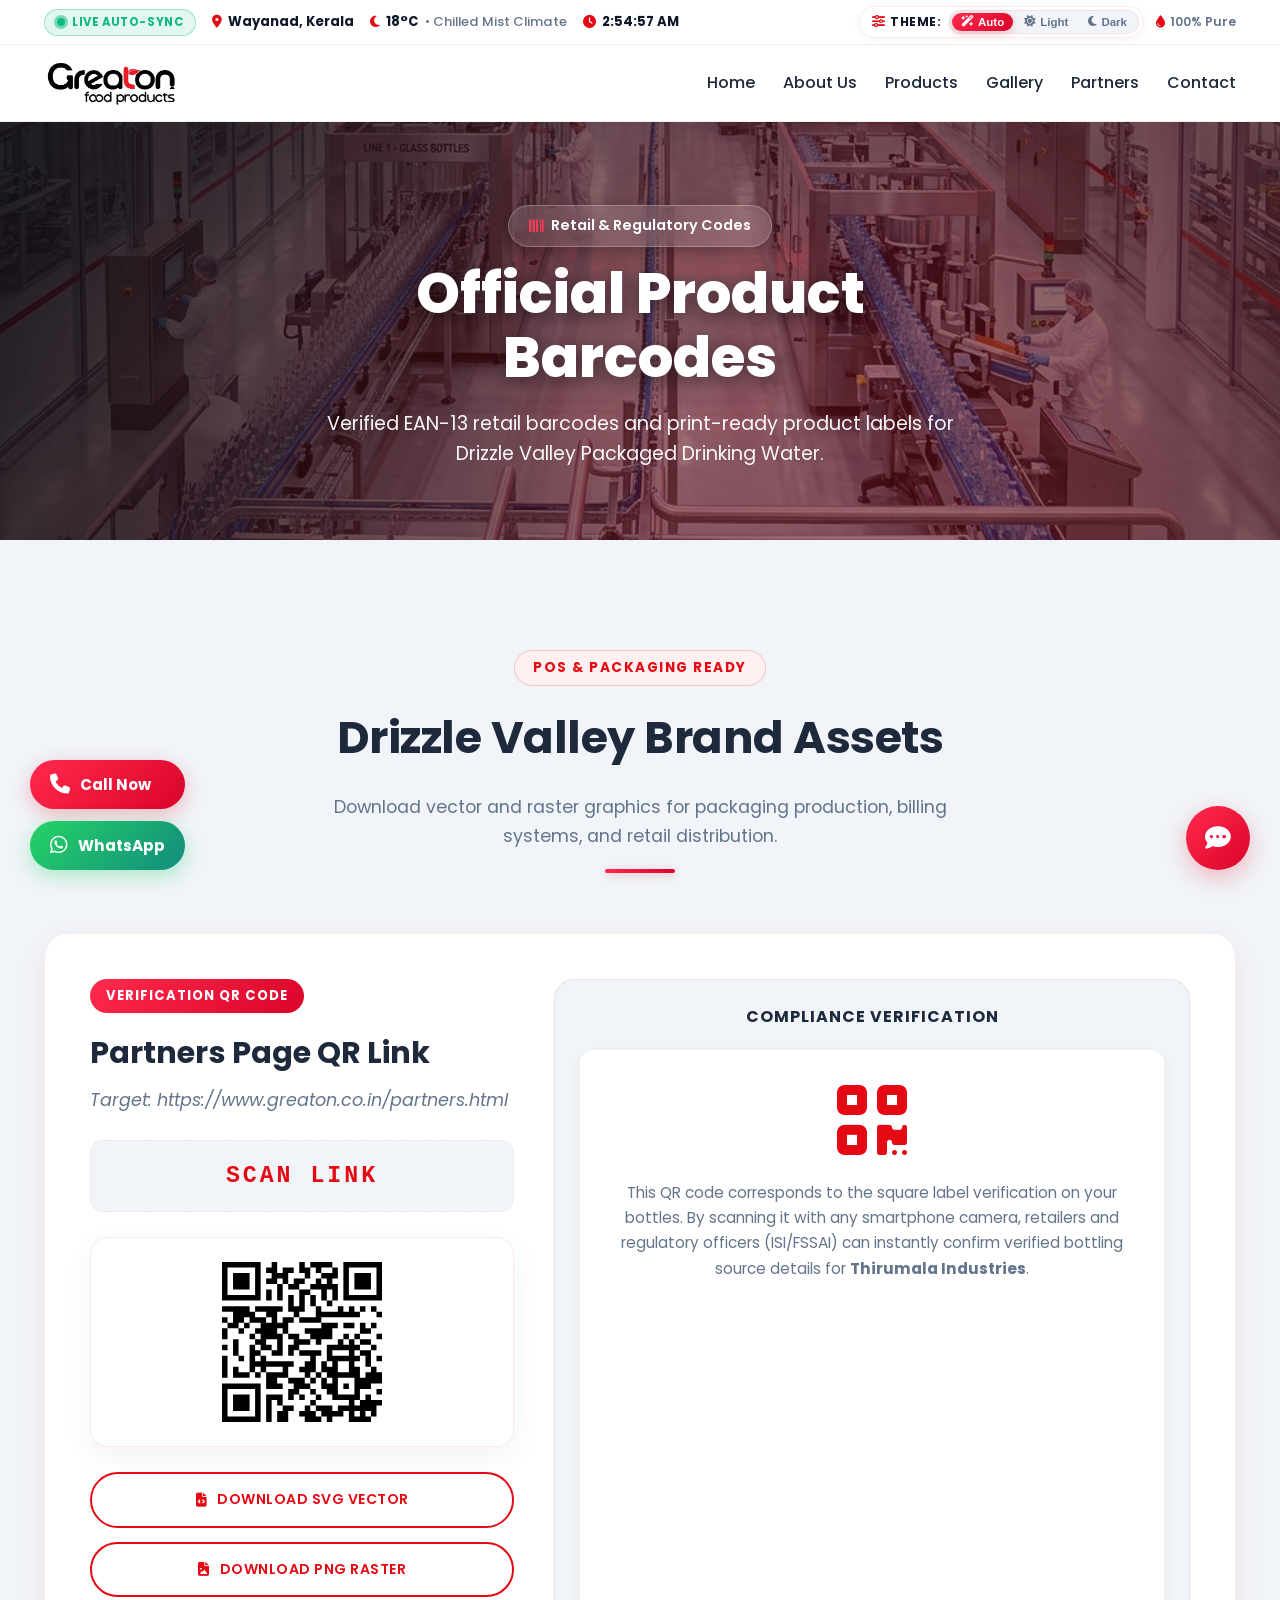
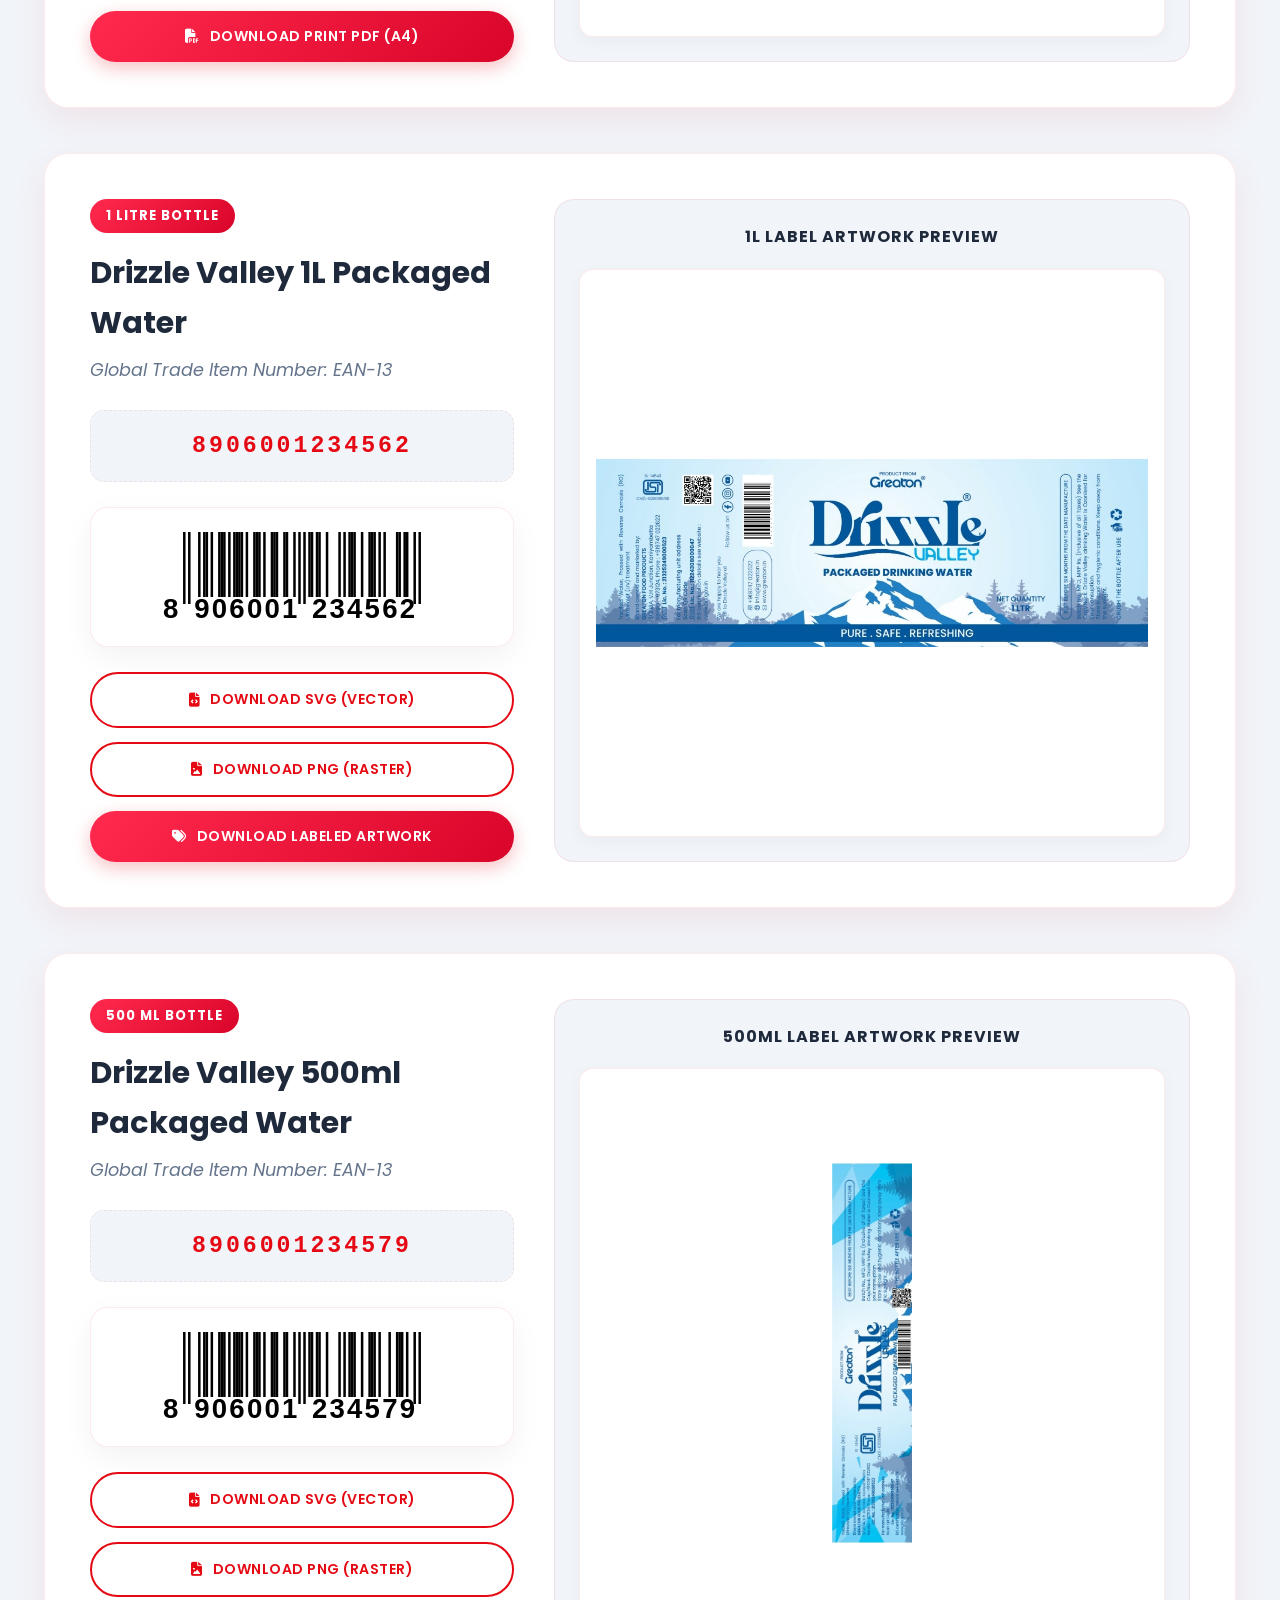
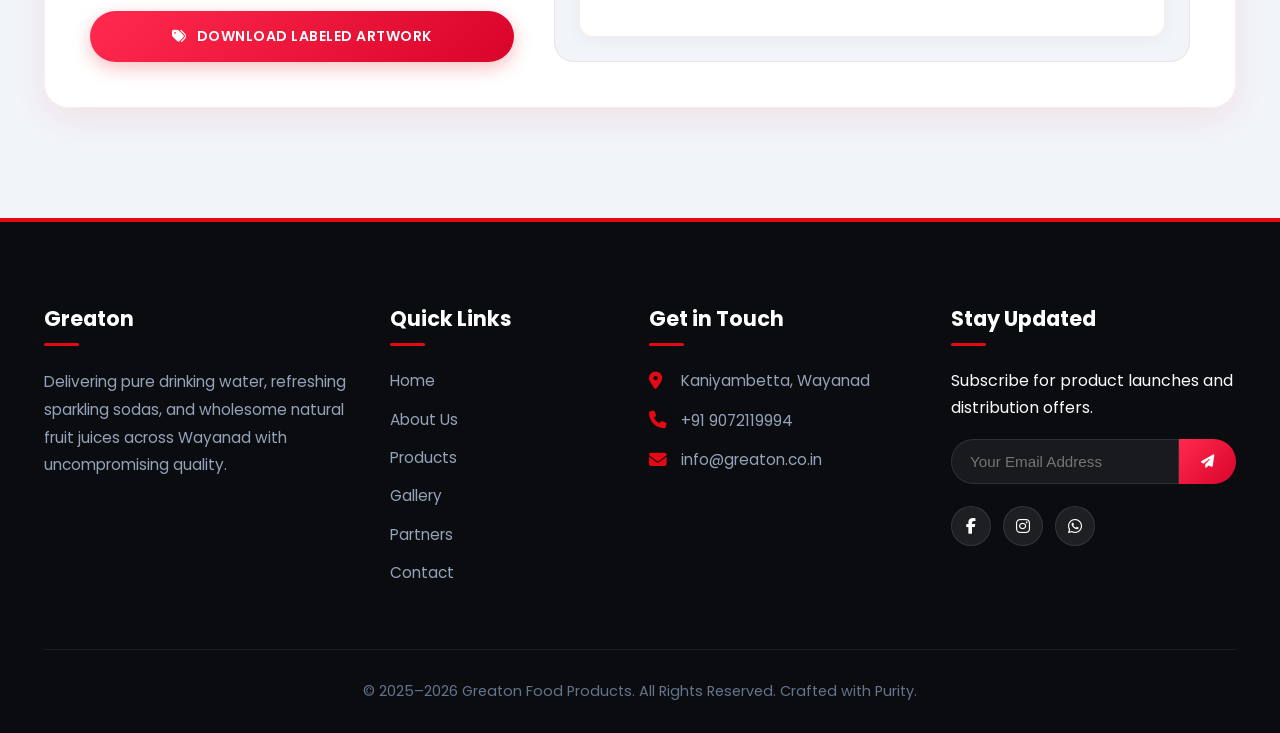
==== commit 6b971733: "Update sitemap and style for improved navigation and aesthetics - Changed sitemap URLs to reflect ne" ====
--- a/barcodes.html
+++ b/barcodes.html
@@ -8,7 +8,7 @@
     <meta name="keywords" content="Drizzle Valley Barcodes, Greaton Barcode 8908027734007, 8908027734014, EAN-13 Packaged Drinking Water, Wayanad Mineral Water Label Specs">
     <meta name="author" content="Greaton Food Products">
     <meta name="robots" content="index, follow">
-    <link rel="canonical" href="https://www.greatonfoodproducts.com/barcodes.html">
+    <link rel="canonical" href="https://greaton.co.in/>
 
     <!-- Theme & Mobile Colors -->
     <meta name="theme-color" content="#E50914" media="(prefers-color-scheme: light)">
@@ -27,11 +27,11 @@
 
     <!-- Open Graph / Facebook / WhatsApp -->
     <meta property="og:type" content="website">
-    <meta property="og:url" content="https://www.greatonfoodproducts.com/barcodes.html">
+    <meta property="og:url" content="https://greaton.co.in/>
     <meta property="og:title" content="Official Barcodes & Packaging Specs | Drizzle Valley by Greaton">
     <meta property="og:description" content="Scannable EAN-13 retail barcodes and official labeling specifications for Drizzle Valley 500ml & 1L bottled water.">
-    <meta property="og:image" content="https://www.greatonfoodproducts.com/assets/og-image.jpg">
-    <meta property="og:image:secure_url" content="https://www.greatonfoodproducts.com/assets/og-image.jpg">
+    <meta property="og:image" content="https://greaton.co.in/e.jpg">
+    <meta property="og:image:secure_url" content="https://greaton.co.in/e.jpg">
     <meta property="og:image:width" content="1200">
     <meta property="og:image:height" content="630">
     <meta property="og:image:alt" content="Drizzle Valley Barcodes and Label Specs">
@@ -40,10 +40,10 @@
 
     <!-- Twitter Card -->
     <meta name="twitter:card" content="summary_large_image">
-    <meta name="twitter:url" content="https://www.greatonfoodproducts.com/barcodes.html">
+    <meta name="twitter:url" content="https://greaton.co.in/>
     <meta name="twitter:title" content="Drizzle Valley Barcodes | Greaton Food Products">
     <meta name="twitter:description" content="Official EAN-13 barcodes and print vector labels for Drizzle Valley packaged drinking water.">
-    <meta name="twitter:image" content="https://www.greatonfoodproducts.com/assets/og-image.jpg">
+    <meta name="twitter:image" content="https://greaton.co.in/e.jpg">
 
     <!-- Schema.org Structured Data (JSON-LD) -->
     <script type="application/ld+json">
@@ -57,13 +57,13 @@
               "@type": "ListItem",
               "position": 1,
               "name": "Home",
-              "item": "https://www.greatonfoodproducts.com/"
+              "item": "https://greaton.co.in/
             },
             {
               "@type": "ListItem",
               "position": 2,
               "name": "Barcodes & Label Specs",
-              "item": "https://www.greatonfoodproducts.com/barcodes.html"
+              "item": "https://greaton.co.in/
             }
           ]
         },
@@ -71,7 +71,7 @@
           "@type": "Product",
           "name": "Drizzle Valley Packaged Drinking Water 1 Litre",
           "gtin13": "8908027734007",
-          "image": "https://www.greatonfoodproducts.com/assets/drizzle_valley_1L.jpg",
+          "image": "https://greaton.co.in/_valley_1L.jpg",
           "description": "1 Litre bottle with verified GS1 standard EAN-13 barcode: 8908027734007.",
           "brand": {
             "@type": "Brand",
@@ -82,7 +82,7 @@
           "@type": "Product",
           "name": "Drizzle Valley Packaged Drinking Water 500ml",
           "gtin13": "8908027734014",
-          "image": "https://www.greatonfoodproducts.com/assets/drizzle_valley_500ml.jpg",
+          "image": "https://greaton.co.in/_valley_500ml.jpg",
           "description": "500ml bottle with verified GS1 standard EAN-13 barcode: 8908027734014.",
           "brand": {
             "@type": "Brand",
@@ -100,9 +100,7 @@
             if (savedTheme === 'light' || savedTheme === 'dark') {
                 document.documentElement.setAttribute('data-theme', savedTheme);
             } else {
-                var hour = new Date().getHours();
-                var autoTheme = (hour >= 6 && hour < 18) ? 'light' : 'dark';
-                document.documentElement.setAttribute('data-theme', autoTheme);
+                document.documentElement.setAttribute('data-theme', 'light');
             }
         })();
     </script>
@@ -110,7 +108,7 @@
     <link rel="preconnect" href="https://fonts.googleapis.com">
     <link rel="preconnect" href="https://fonts.gstatic.com" crossorigin>
     <link href="https://fonts.googleapis.com/css2?family=Poppins:wght@300;400;500;600;700;800&display=swap" rel="stylesheet">
-    <link rel="stylesheet" href="style.css?v=2.9">
+    <link rel="stylesheet" href="style.css?v=3.3">
     <link rel="stylesheet" href="https://cdnjs.cloudflare.com/ajax/libs/font-awesome/6.4.0/css/all.min.css" crossorigin="anonymous" referrerpolicy="no-referrer" />
     <style>
         .label-preview-container {
@@ -180,7 +178,7 @@
                     <span id="signal-indicator-badge" class="signal-indicator">
                         <span class="signal-dot"></span> <span>LIVE AUTO-SYNC</span>
                     </span>
-                    <span class="climate-item">
+                    <span class="climate-item" id="climate-location">
                         <i class="fas fa-location-dot"></i> <strong>Wayanad, Kerala</strong>
                     </span>
                     <span class="climate-item" id="climate-weather">
@@ -209,7 +207,7 @@
             <div class="container navbar-container">
                 <a href="index.html" class="logo-wrapper">
                     <div class="logo">
-                        <img src="assets/logo.jpg" alt="Greaton Food Products Logo">
+                        <img src="assets/logo.jpg" alt="Greaton Food Products Logo" id="site-logo">
                     </div>
                 </a>
 
@@ -415,6 +413,42 @@
         </div>
     </footer>
 
+    <!-- Desktop Sticky Call and WhatsApp Floating Actions -->
+    <div class="sticky-contact-bar">
+        <a href="tel:+919072119994" class="sticky-btn sticky-call-btn" aria-label="Direct Call">
+            <i class="fas fa-phone"></i>
+            <span class="sticky-btn-text">Call Now</span>
+        </a>
+        <a href="https://wa.me/919072119994?text=Hello%20Greaton%20Food%20Products,%20I%20would%20like%20to%20inquire%20about%20your%20products." target="_blank" class="sticky-btn sticky-wa-btn" aria-label="Chat on WhatsApp">
+            <i class="fab fa-whatsapp"></i>
+            <span class="sticky-btn-text">WhatsApp</span>
+        </a>
+    </div>
+
+    <!-- Mobile Sticky Footer Bottom Navigation Bar (Matching Reference Layout) -->
+    <nav class="mobile-bottom-nav" aria-label="Mobile Navigation Bar">
+        <a href="index.html#home" class="mobile-nav-item" data-tab="home" aria-label="Home">
+            <i class="fas fa-house"></i>
+            <span>Home</span>
+        </a>
+        <a href="tel:+919072119994" class="mobile-nav-item" data-tab="support" aria-label="Support & Direct Call">
+            <i class="fas fa-headset"></i>
+            <span>Support</span>
+        </a>
+        <a href="index.html#products" class="mobile-nav-item" data-tab="products" aria-label="Beverage Products">
+            <i class="fas fa-basket-shopping"></i>
+            <span>Products</span>
+        </a>
+        <a href="https://wa.me/919072119994?text=Hello%20Greaton%20Food%20Products,%20I%20would%20like%20to%20inquire%20about%20your%20products." target="_blank" class="mobile-nav-item" data-tab="whatsapp" aria-label="Chat on WhatsApp">
+            <i class="fab fa-whatsapp"></i>
+            <span>WhatsApp</span>
+        </a>
+        <a href="assets/Greaton_Visiting_Card.pdf" target="_blank" download="Greaton_Visiting_Card.pdf" class="mobile-nav-item" data-tab="card" aria-label="Digital Visiting Card">
+            <i class="fas fa-id-card"></i>
+            <span>Card</span>
+        </a>
+    </nav>
+
     <!-- Chat Widget -->
     <button id="chat-widget-btn" class="chat-widget-btn" aria-label="Open Instant Chat">
         <i class="fas fa-comment-dots"></i>
@@ -458,6 +492,6 @@
     </div>
 
     <!-- Scripts -->
-    <script src="script.js?v=2.8"></script>
+    <script src="script.js?v=3.2"></script>
 </body>
 </html>
--- a/style.css
+++ b/style.css
@@ -26,7 +26,7 @@
     --card-border: rgba(229, 9, 20, 0.08);
     --card-inner: #FFFFFF;
     
-    --nav-bg: rgba(255, 255, 255, 0.92);
+    --nav-bg: #FFFFFF;
     --nav-border: rgba(0, 0, 0, 0.06);
     --nav-text: #1E293B;
     
@@ -134,19 +134,27 @@
     width: 100%;
     z-index: 1000;
     transition: var(--transition);
+    background-color: #FFFFFF;
+}
+
+html[data-theme="dark"] .site-header {
+    background-color: var(--bg-main);
 }
 
 .climate-top-bar {
-    background: var(--bg-alt);
-    border-bottom: 1px solid var(--card-border);
+    background: #FFFFFF;
+    border-bottom: 1px solid rgba(0, 0, 0, 0.06);
     padding: 6px 0;
     font-size: 0.82rem;
     position: relative;
     width: 100%;
     z-index: 1002;
     transition: var(--transition);
-    backdrop-filter: blur(14px);
-    -webkit-backdrop-filter: blur(14px);
+}
+
+html[data-theme="dark"] .climate-top-bar {
+    background: var(--bg-alt);
+    border-bottom: 1px solid var(--card-border);
 }
 
 .climate-container {
@@ -324,43 +332,130 @@
     width: 100%;
     height: 100%;
     pointer-events: none;
-    z-index: 99;
+    z-index: 0;
     overflow: hidden;
 }
 
+/* Bubbles must never intercept clicks or block form inputs */
+#particles-container .bubble {
+    pointer-events: none;
+}
+
+/* Realistic Water Bubbles */
 .bubble {
     position: absolute;
-    bottom: -60px;
-    background: radial-gradient(circle at 35% 35%, rgba(255, 255, 255, 0.85), rgba(229, 9, 20, 0.15) 70%, transparent 100%);
-    border: 1px solid rgba(255, 255, 255, 0.6);
-    box-shadow: 0 0 12px rgba(255, 42, 77, 0.25);
+    bottom: -80px;
     border-radius: 50%;
-    opacity: 0.7;
-    animation: riseEffervescence linear infinite;
-}
-
+    pointer-events: all;
+    cursor: pointer;
+    opacity: 0;
+    animation: riseEffervescence linear forwards;
+
+    /* Glass bubble: transparent body + specular highlight + rim */
+    background:
+        /* Bright specular highlight (top-left) */
+        radial-gradient(ellipse 38% 28% at 35% 28%,
+            rgba(255,255,255,0.92) 0%,
+            rgba(255,255,255,0.0) 100%),
+        /* Soft secondary highlight (bottom-right) */
+        radial-gradient(ellipse 22% 16% at 70% 72%,
+            rgba(255,255,255,0.45) 0%,
+            rgba(255,255,255,0.0) 100%),
+        /* Translucent bubble body with very subtle red tint */
+        radial-gradient(ellipse 100% 100% at 50% 50%,
+            rgba(220,240,255,0.10) 0%,
+            rgba(229,9,20,0.05)   60%,
+            rgba(180,220,255,0.08) 100%);
+
+    border: 1.5px solid rgba(255,255,255,0.55);
+    box-shadow:
+        /* Outer rim glow */
+        0 0 8px  rgba(255,255,255,0.25),
+        /* Inner shadow to fake depth */
+        inset 0 -4px 12px rgba(200,230,255,0.18),
+        inset 0  4px 6px  rgba(255,255,255,0.30);
+
+    backdrop-filter: blur(1px);
+    -webkit-backdrop-filter: blur(1px);
+    transition: box-shadow 0.1s ease;
+}
+
+.bubble:hover {
+    box-shadow:
+        0 0 18px rgba(255,255,255,0.45),
+        inset 0 -4px 14px rgba(200,230,255,0.25),
+        inset 0  4px 8px  rgba(255,255,255,0.40);
+    opacity: 1 !important;
+}
+
+/* Dark theme: slightly more vivid rim */
 html[data-theme="dark"] .bubble {
-    background: radial-gradient(circle at 35% 35%, rgba(255, 77, 94, 0.7), rgba(255, 42, 77, 0.1) 70%, transparent 100%);
-    border: 1px solid rgba(255, 77, 94, 0.4);
-    box-shadow: 0 0 15px rgba(255, 42, 77, 0.5);
+    background:
+        radial-gradient(ellipse 38% 28% at 35% 28%,
+            rgba(255,255,255,0.88) 0%,
+            rgba(255,255,255,0.0) 100%),
+        radial-gradient(ellipse 22% 16% at 70% 72%,
+            rgba(255,200,210,0.45) 0%,
+            rgba(255,255,255,0.0) 100%),
+        radial-gradient(ellipse 100% 100% at 50% 50%,
+            rgba(255,60,80,0.08)  0%,
+            rgba(255,42,77,0.04)  55%,
+            rgba(80,10,20,0.12)   100%);
+
+    border: 1.5px solid rgba(255,100,120,0.45);
+    box-shadow:
+        0 0 12px rgba(255,42,77,0.22),
+        inset 0 -4px 12px rgba(255,60,80,0.12),
+        inset 0  4px 6px  rgba(255,255,255,0.28);
+}
+
+/* Bubble pop blast */
+@keyframes bubblePop {
+    0%   { transform: scale(1);   opacity: 0.85; }
+    35%  { transform: scale(1.7); opacity: 0.55; }
+    100% { transform: scale(0.1); opacity: 0;    }
+}
+
+.bubble.popping {
+    animation: bubblePop 0.25s ease-out forwards !important;
+    pointer-events: none;
+}
+
+/* Blast shard particles */
+.blast-shard {
+    position: fixed;
+    border-radius: 50%;
+    background: radial-gradient(circle at 35% 35%,
+        rgba(255,255,255,0.95),
+        rgba(229,9,20,0.7) 60%,
+        transparent 100%);
+    box-shadow: 0 0 6px rgba(229,9,20,0.6);
+    pointer-events: none;
+    animation: shardFly var(--shard-dur, 0.5s) ease-out forwards;
+}
+
+@keyframes shardFly {
+    0%   { transform: translate(0,0) scale(1);   opacity: 1;   }
+    100% { transform: translate(var(--tx,0px), var(--ty,0px)) scale(0); opacity: 0; }
 }
 
 @keyframes riseEffervescence {
     0% {
-        transform: translateY(0) scale(0.8) translateX(0);
+        transform: translateY(0) scale(0.6) translateX(0px);
         opacity: 0;
     }
-    15% {
-        opacity: 0.75;
-    }
-    50% {
-        transform: translateY(-55vh) scale(1.1) translateX(15px);
-    }
-    85% {
-        opacity: 0.6;
+    8% {
+        opacity: 0.82;
+    }
+    45% {
+        transform: translateY(-48vh) scale(1.05) translateX(18px);
+        opacity: 0.78;
+    }
+    80% {
+        opacity: 0.65;
     }
     100% {
-        transform: translateY(-115vh) scale(1.3) translateX(-15px);
+        transform: translateY(-110vh) scale(1.2) translateX(-18px);
         opacity: 0;
     }
 }
@@ -397,6 +492,7 @@
 .section {
     padding: 110px 0;
     position: relative;
+    z-index: 1;
     overflow: hidden;
 }
 
@@ -545,9 +641,15 @@
     width: auto;
     object-fit: contain;
     transition: var(--transition);
-    background: #FFFFFF;
-    padding: 4px 8px;
-    border-radius: 8px;
+    /* Makes white background of JPG invisible against light navbar */
+    mix-blend-mode: multiply;
+}
+
+/* Dark theme: transparent PNG — no blend needed */
+html[data-theme="dark"] .logo img {
+    mix-blend-mode: normal;
+    background: transparent;
+    height: 52px;
 }
 
 .nav-actions {
@@ -2302,17 +2404,45 @@
 }
 
 .partner-products-grid {
-    display: grid;
-    grid-template-columns: repeat(auto-fit, minmax(280px, 1fr));
-    gap: 30px;
-    margin-top: 45px;
+    display: flex;
+    flex-wrap: nowrap;
+    overflow-x: auto;
+    overflow-y: hidden;
+    gap: 26px;
+    padding: 20px 8px 35px 8px;
+    margin-top: 35px;
+    scroll-snap-type: x mandatory;
+    -webkit-overflow-scrolling: touch;
+}
+
+/* Custom sleek scrollbar for horizontal product slider */
+.partner-products-grid::-webkit-scrollbar {
+    height: 8px;
+}
+
+.partner-products-grid::-webkit-scrollbar-track {
+    background: rgba(0, 0, 0, 0.05);
+    border-radius: 10px;
+}
+
+html[data-theme="dark"] .partner-products-grid::-webkit-scrollbar-track {
+    background: rgba(255, 255, 255, 0.05);
+}
+
+.partner-products-grid::-webkit-scrollbar-thumb {
+    background: var(--primary-color);
+    border-radius: 10px;
 }
 
 .partner-product-card {
+    flex: 0 0 320px;
+    max-width: 320px;
+    width: 320px;
+    scroll-snap-align: start;
     background: var(--card-bg);
     border: 1px solid var(--card-border);
     border-radius: 22px;
-    padding: 32px 26px;
+    padding: 32px 24px;
     display: flex;
     flex-direction: column;
     position: relative;
@@ -3320,44 +3450,128 @@
 @media (max-width: 768px) {
     .climate-top-bar {
         font-size: 0.72rem;
-        padding: 5px 0;
+        padding: 6px 0 8px 0;
+        background: #FFFFFF;
+        border-bottom: 1px solid rgba(0, 0, 0, 0.06);
+    }
+    
+    html[data-theme="dark"] .climate-top-bar {
+        background: var(--bg-alt);
+        border-bottom: 1px solid var(--card-border);
     }
     
     .climate-container {
         display: flex;
-        justify-content: space-between;
-        align-items: center;
+        flex-direction: column;
         gap: 6px;
         padding: 0 12px;
-    }
-    
+        box-sizing: border-box;
+    }
+    
+    /* Row 1: Status Badge + Live Location & Time perfectly balanced */
     .climate-left {
+        display: flex;
+        align-items: center;
+        justify-content: space-between;
+        width: 100%;
         gap: 8px;
-    }
-    
-    .climate-left .climate-item:nth-of-type(1) {
-        display: none;
+        flex-wrap: nowrap;
+    }
+    
+    .signal-indicator {
+        padding: 2px 8px;
+        font-size: 0.65rem;
+        font-weight: 700;
+        border-radius: 12px;
+        white-space: nowrap;
+        flex-shrink: 0;
+    }
+    
+    #climate-location {
+        display: inline-flex;
+        align-items: center;
+        gap: 4px;
+        font-size: 0.70rem;
+        white-space: nowrap;
+        max-width: 135px;
+        overflow: hidden;
+        text-overflow: ellipsis;
+    }
+    
+    #climate-weather {
+        display: none !important;
+    }
+    
+    #climate-time {
+        display: inline-flex;
+        align-items: center;
+        gap: 4px;
+        font-size: 0.68rem;
+        white-space: nowrap;
+        flex-shrink: 0;
+    }
+    
+    /* Row 2: Full-width, perfectly fitted Theme Controller */
+    .climate-right {
+        display: flex;
+        align-items: center;
+        justify-content: center;
+        width: 100%;
+    }
+    
+    .theme-manager-pill {
+        display: flex;
+        align-items: center;
+        justify-content: space-between;
+        width: 100%;
+        background: var(--card-bg);
+        border: 1px solid var(--card-border);
+        border-radius: 20px;
+        padding: 3px 4px 3px 10px;
+        box-shadow: 0 2px 8px rgba(0, 0, 0, 0.04);
+        box-sizing: border-box;
+    }
+    
+    .theme-manager-pill .tm-label {
+        display: inline-flex;
+        align-items: center;
+        gap: 5px;
+        font-size: 0.68rem;
+        font-weight: 700;
+        color: var(--text-dark);
+        text-transform: uppercase;
+        letter-spacing: 0.4px;
+        white-space: nowrap;
+    }
+    
+    .tm-switcher {
+        display: flex;
+        align-items: center;
+        gap: 3px;
+        background: var(--bg-alt);
+        padding: 2px;
+        border-radius: 16px;
+        border: 1px solid var(--card-border);
+    }
+    
+    .tm-btn {
+        padding: 3px 9px;
+        font-size: 0.68rem;
+        font-weight: 600;
+        border-radius: 12px;
+        white-space: nowrap;
     }
     
     .climate-purity-badge {
-        display: none;
-    }
-    
-    .theme-manager-pill .tm-label {
-        display: none;
-    }
-    
-    .tm-btn {
-        padding: 2px 7px;
-        font-size: 0.68rem;
+        display: none !important;
     }
     
     .has-climate-bar .hero {
+        padding-top: 145px;
+    }
+    
+    .has-climate-bar .partners-hero {
         padding-top: 135px;
-    }
-    
-    .has-climate-bar .partners-hero {
-        padding-top: 125px;
     }
     
     .hero-content h1 {
@@ -3372,8 +3586,89 @@
         grid-template-columns: 1fr;
     }
     
+    /* Contact Section Mobile Fit */
     .contact-wrapper {
-        padding: 35px 25px;
+        flex-direction: column;
+        padding: 22px 14px;
+        gap: 22px;
+        border-radius: 20px;
+        width: 100%;
+        box-sizing: border-box;
+        overflow: hidden;
+    }
+
+    .contact-info {
+        min-width: 0 !important;
+        width: 100% !important;
+    }
+
+    .info-item {
+        margin-bottom: 18px;
+    }
+
+    .info-item i {
+        width: 46px;
+        height: 46px;
+        font-size: 1.2rem;
+        border-radius: 12px;
+        margin-right: 12px;
+        flex-shrink: 0;
+    }
+
+    .info-item h4 {
+        font-size: 1rem;
+        margin-bottom: 3px;
+    }
+
+    .info-item p,
+    .info-item a {
+        font-size: 0.88rem;
+    }
+
+    .contact-form-container {
+        min-width: 0 !important;
+        width: 100% !important;
+        padding: 22px 16px;
+        border-radius: 18px;
+        box-sizing: border-box;
+    }
+
+    .contact-form-container h3 {
+        font-size: 1.35rem;
+        margin-bottom: 16px;
+        text-align: center;
+    }
+
+    .main-form .form-group {
+        margin-bottom: 14px;
+    }
+
+    .main-form input,
+    .main-form textarea {
+        width: 100%;
+        padding: 12px 14px;
+        font-size: 0.92rem;
+        border-radius: 12px;
+        box-sizing: border-box;
+    }
+
+    .main-form .btn-primary {
+        width: 100%;
+        padding: 13px;
+        font-size: 0.92rem;
+        justify-content: center;
+        border-radius: 30px;
+    }
+
+    .map-container {
+        width: 100%;
+        border-radius: 16px;
+        overflow: hidden;
+        height: 220px;
+    }
+
+    .map-container iframe {
+        height: 220px;
     }
     
     .footer-grid {
@@ -3450,8 +3745,14 @@
     }
 
     .partner-products-grid {
-        grid-template-columns: 1fr;
-        gap: 20px;
+        gap: 16px;
+        padding-bottom: 20px;
+    }
+
+    .partner-product-card {
+        flex: 0 0 280px;
+        max-width: 280px;
+        width: 280px;
     }
 
     .facility-grid {
@@ -3481,6 +3782,104 @@
     .btn-action-pill {
         width: 100%;
         justify-content: center;
+    }
+
+    /* Partners Page Mobile Responsive */
+    .partners-hero {
+        height: auto;
+        min-height: 460px;
+        padding: 140px 16px 45px 16px;
+    }
+
+    .partners-hero-content h1 {
+        font-size: 2.1rem;
+        line-height: 1.2;
+        margin-bottom: 12px;
+    }
+
+    .partners-hero-content p {
+        font-size: 0.95rem;
+        line-height: 1.5;
+    }
+
+    .partners-hero-stats {
+        display: grid;
+        grid-template-columns: repeat(2, 1fr);
+        gap: 14px 10px;
+        padding: 14px 18px;
+        border-radius: 20px;
+        width: 100%;
+        max-width: 360px;
+        box-sizing: border-box;
+        margin-top: 24px;
+    }
+
+    .phs-divider {
+        display: none;
+    }
+
+    .phs-num {
+        font-size: 1.25rem;
+    }
+
+    .phs-lbl {
+        font-size: 0.65rem;
+    }
+
+    /* Facility Spotlight Banner Mobile */
+    .facility-spotlight-banner {
+        border-radius: 18px;
+        margin-bottom: 28px;
+    }
+
+    .spotlight-media {
+        height: 260px;
+    }
+
+    .spotlight-overlay {
+        padding: 18px 14px;
+    }
+
+    .spotlight-overlay h3 {
+        font-size: 1.25rem;
+        line-height: 1.25;
+        margin-bottom: 6px;
+    }
+
+    .spotlight-overlay p {
+        font-size: 0.82rem;
+        line-height: 1.4;
+        display: -webkit-box;
+        -webkit-line-clamp: 2;
+        -webkit-box-orient: vertical;
+        overflow: hidden;
+    }
+
+    .spotlight-stats-bar {
+        grid-template-columns: repeat(2, 1fr);
+        padding: 16px 12px;
+        gap: 14px 10px;
+    }
+
+    .ss-stat {
+        gap: 10px;
+    }
+
+    .ss-stat i {
+        width: 36px;
+        height: 36px;
+        font-size: 1rem;
+        border-radius: 10px;
+    }
+
+    .ss-stat div strong {
+        font-size: 0.80rem;
+        display: block;
+        line-height: 1.2;
+    }
+
+    .ss-stat div span {
+        font-size: 0.68rem;
     }
 }
 
@@ -3574,4 +3973,633 @@
     }
 }
 
-
+/* ==========================================================================
+   Hero Buttons & Quick Actions Uniform Styling
+   ========================================================================== */
+.hero-buttons {
+    display: flex;
+    justify-content: center;
+    align-items: center;
+    gap: 14px;
+    flex-wrap: wrap;
+    margin-bottom: 22px;
+}
+
+.hero-buttons .btn,
+.hero-buttons .btn-action-pill,
+.hero-quick-actions .btn-action-pill {
+    min-height: 48px;
+    padding: 12px 24px;
+    font-size: 0.88rem;
+    font-weight: 700;
+    border-radius: 40px;
+    display: inline-flex;
+    align-items: center;
+    justify-content: center;
+    gap: 10px;
+    box-sizing: border-box;
+    text-decoration: none;
+    letter-spacing: 0.4px;
+    transition: var(--transition);
+}
+
+.hero-card-btn {
+    background: rgba(255, 255, 255, 0.16) !important;
+    color: #FFFFFF !important;
+    border: 1.5px solid rgba(255, 255, 255, 0.45) !important;
+    backdrop-filter: blur(10px);
+}
+
+.hero-card-btn:hover {
+    background: rgba(255, 255, 255, 0.28) !important;
+    border-color: #FFFFFF !important;
+    color: #FFFFFF !important;
+}
+
+.hero-quick-actions {
+    display: flex;
+    justify-content: center;
+    align-items: center;
+    gap: 14px;
+    flex-wrap: wrap;
+    margin-bottom: 25px;
+    margin-top: 0;
+}
+
+/* ==========================================================================
+   Sticky Floating Call & WhatsApp Buttons
+   ========================================================================== */
+.sticky-contact-bar {
+    position: fixed;
+    bottom: 30px;
+    left: 30px;
+    display: flex;
+    flex-direction: column;
+    gap: 12px;
+    z-index: 999;
+}
+
+.sticky-btn {
+    display: flex;
+    align-items: center;
+    gap: 10px;
+    padding: 12px 20px;
+    border-radius: 50px;
+    color: #FFFFFF !important;
+    font-size: 0.95rem;
+    font-weight: 700;
+    text-decoration: none;
+    box-shadow: 0 8px 24px rgba(0, 0, 0, 0.25);
+    transition: all 0.3s cubic-bezier(0.175, 0.885, 0.32, 1.275);
+}
+
+.sticky-call-btn {
+    background: var(--primary-gradient);
+    box-shadow: 0 6px 20px var(--primary-glow);
+}
+
+.sticky-wa-btn {
+    background: linear-gradient(135deg, #25D366, #128C7E);
+    box-shadow: 0 6px 20px rgba(37, 211, 102, 0.35);
+}
+
+.sticky-btn:hover {
+    transform: translateY(-4px) scale(1.05);
+}
+
+.sticky-btn i {
+    font-size: 1.25rem;
+}
+
+@media (max-width: 768px) {
+    .hero-buttons {
+        flex-direction: column;
+        width: 100%;
+        max-width: 380px;
+        margin: 0 auto 14px auto;
+        gap: 12px;
+    }
+
+    .hero-buttons .btn,
+    .hero-buttons .btn-action-pill {
+        width: 100%;
+        min-height: 52px;
+        font-size: 0.92rem;
+        padding: 14px 20px;
+        justify-content: center;
+        text-align: center;
+        border-radius: 40px;
+    }
+
+    .hero-quick-actions {
+        flex-direction: column;
+        width: 100%;
+        max-width: 380px;
+        margin: 0 auto 25px auto;
+        gap: 12px;
+    }
+
+    .hero-quick-actions .btn-action-pill {
+        width: 100%;
+        min-height: 52px;
+        font-size: 0.92rem;
+        padding: 14px 20px;
+        justify-content: center;
+        text-align: center;
+        border-radius: 40px;
+    }
+
+    .sticky-contact-bar {
+        display: none !important;
+    }
+
+    /* Give space at bottom of body so content doesn't get covered by sticky bottom bar */
+    body {
+        padding-bottom: 72px;
+    }
+
+    .chat-widget-btn {
+        bottom: 84px !important;
+        right: 18px !important;
+        width: 52px !important;
+        height: 52px !important;
+        font-size: 1.3rem !important;
+    }
+
+    .chat-popup {
+        bottom: 146px !important;
+        right: 15px !important;
+        left: 15px !important;
+        width: auto !important;
+        max-width: 100% !important;
+    }
+}
+
+/* ==========================================================================
+   Mobile Sticky Footer Bottom Navigation Bar
+   ========================================================================== */
+.mobile-bottom-nav {
+    display: none;
+}
+
+@media (max-width: 768px) {
+    .mobile-bottom-nav {
+        display: flex;
+        position: fixed;
+        bottom: 0;
+        left: 0;
+        width: 100%;
+        height: calc(60px + env(safe-area-inset-bottom, 14px));
+        background: #FFFFFF;
+        border-top: 1px solid #EAEAEA;
+        z-index: 9999;
+        justify-content: space-around;
+        align-items: center;
+        padding-top: 4px;
+        padding-bottom: calc(6px + env(safe-area-inset-bottom, 14px));
+        padding-left: 4px;
+        padding-right: 4px;
+        box-shadow: 0 -4px 18px rgba(0, 0, 0, 0.05);
+        box-sizing: border-box;
+    }
+
+    html[data-theme="dark"] .mobile-bottom-nav {
+        background: #111622;
+        border-top: 1px solid rgba(255, 255, 255, 0.07);
+        box-shadow: 0 -4px 18px rgba(0, 0, 0, 0.35);
+    }
+
+    .mobile-nav-item {
+        display: flex;
+        flex-direction: column;
+        align-items: center;
+        justify-content: center;
+        gap: 3px;
+        text-decoration: none;
+        flex: 1;
+        height: 100%;
+        min-width: 0;
+        color: #71717A;
+        transition: color 0.2s ease, transform 0.2s ease;
+        -webkit-tap-highlight-color: transparent;
+        position: relative;
+        padding: 4px 2px 2px 2px;
+        border-radius: 8px;
+        cursor: pointer;
+    }
+
+    /* Top Red Indicator Line for Active Tab */
+    .mobile-nav-item::before {
+        content: '';
+        position: absolute;
+        top: -4px;
+        left: 50%;
+        transform: translateX(-50%) scaleX(0);
+        width: 28px;
+        height: 3px;
+        background: #E50914;
+        border-radius: 0 0 3px 3px;
+        transition: transform 0.22s cubic-bezier(0.4, 0, 0.2, 1);
+    }
+
+    .mobile-nav-item.active::before {
+        transform: translateX(-50%) scaleX(1);
+    }
+
+    .mobile-nav-item i {
+        font-size: 1.25rem;
+        line-height: 1;
+        color: #71717A;
+        transition: color 0.2s ease, transform 0.2s ease;
+    }
+
+    .mobile-nav-item span {
+        font-size: 0.68rem;
+        font-weight: 500;
+        line-height: 1.1;
+        color: #71717A;
+        transition: color 0.2s ease, font-weight 0.2s ease;
+        white-space: nowrap;
+        letter-spacing: -0.1px;
+    }
+
+    html[data-theme="dark"] .mobile-nav-item i,
+    html[data-theme="dark"] .mobile-nav-item span {
+        color: #9CA3AF;
+    }
+
+    /* Active & Pressed States - Greaton Brand Red (#E50914) */
+    .mobile-nav-item:active {
+        transform: scale(0.95);
+    }
+
+    .mobile-nav-item.active {
+        color: #E50914;
+    }
+
+    .mobile-nav-item.active i {
+        color: #E50914;
+        transform: translateY(-1px);
+    }
+
+    .mobile-nav-item.active span {
+        color: #E50914;
+        font-weight: 700;
+    }
+
+    .mobile-nav-item:hover i {
+        color: #E50914;
+    }
+
+    .mobile-nav-item:hover span {
+        color: #E50914;
+    }
+
+    /* Dark Mode Active State */
+    html[data-theme="dark"] .mobile-nav-item::before {
+        background: #FF3B47;
+        box-shadow: 0 1px 6px rgba(255, 59, 71, 0.45);
+    }
+
+    html[data-theme="dark"] .mobile-nav-item.active,
+    html[data-theme="dark"] .mobile-nav-item:hover {
+        color: #FF3B47;
+    }
+
+    html[data-theme="dark"] .mobile-nav-item.active i,
+    html[data-theme="dark"] .mobile-nav-item:hover i {
+        color: #FF3B47;
+    }
+
+    html[data-theme="dark"] .mobile-nav-item.active span,
+    html[data-theme="dark"] .mobile-nav-item:hover span {
+        color: #FF3B47;
+    }
+
+    /* Optional Badge (matches the red cart badge) */
+    .mobile-nav-item .nav-badge {
+        position: absolute;
+        top: 2px;
+        right: calc(50% - 15px);
+        background: #E50914;
+        color: #FFFFFF;
+        font-size: 0.58rem;
+        font-weight: 700;
+        min-width: 14px;
+        height: 14px;
+        border-radius: 10px;
+        display: flex;
+        align-items: center;
+        justify-content: center;
+        padding: 0 3px;
+        line-height: 1;
+        border: 2px solid #FFFFFF;
+        box-shadow: 0 1px 3px rgba(0,0,0,0.2);
+    }
+
+    html[data-theme="dark"] .mobile-nav-item .nav-badge {
+        border-color: #111622;
+        background: #FF3B47;
+    }
+}
+
+/* ==========================================================================
+   Greaton Digital Visiting Card Modal Styles
+   ========================================================================== */
+/* ==========================================================================
+   Greaton Digital Visiting Card Modal Styles (Compact & No-Scroll Fit)
+   ========================================================================== */
+.vc-modal {
+    position: fixed;
+    top: 0;
+    left: 0;
+    width: 100%;
+    height: 100%;
+    z-index: 10000;
+    display: flex;
+    align-items: center;
+    justify-content: center;
+    padding: 16px;
+    opacity: 0;
+    visibility: hidden;
+    transition: all 0.3s ease;
+}
+
+.vc-modal.active {
+    opacity: 1;
+    visibility: visible;
+}
+
+.vc-modal-overlay {
+    position: absolute;
+    top: 0;
+    left: 0;
+    width: 100%;
+    height: 100%;
+    background: rgba(11, 12, 16, 0.82);
+    backdrop-filter: blur(6px);
+}
+
+.vc-modal-content {
+    position: relative;
+    max-width: 480px;
+    width: 100%;
+    max-height: calc(100vh - 32px);
+    overflow: hidden;
+    z-index: 10001;
+    border-radius: 20px;
+    transform: translateY(20px) scale(0.96);
+    transition: all 0.3s cubic-bezier(0.165, 0.84, 0.44, 1);
+}
+
+.vc-modal.active .vc-modal-content {
+    transform: translateY(0) scale(1);
+}
+
+.vc-close-btn {
+    position: absolute;
+    top: 12px;
+    right: 12px;
+    width: 32px;
+    height: 32px;
+    border-radius: 50%;
+    background: rgba(0, 0, 0, 0.35);
+    color: #FFFFFF;
+    border: none;
+    font-size: 20px;
+    line-height: 1;
+    cursor: pointer;
+    z-index: 10;
+    display: flex;
+    align-items: center;
+    justify-content: center;
+    transition: var(--transition);
+}
+
+.vc-close-btn:hover {
+    background: var(--primary-color);
+    transform: rotate(90deg);
+}
+
+.vc-card {
+    background: var(--card-bg);
+    border: 1px solid var(--card-border);
+    border-radius: 20px;
+    overflow: hidden;
+    box-shadow: 0 20px 50px rgba(0, 0, 0, 0.35);
+}
+
+.vc-card-header {
+    background: linear-gradient(135deg, #FF2A4D 0%, #D90429 50%, #99000D 100%);
+    color: #FFFFFF;
+    padding: 20px 22px 14px;
+    text-align: left;
+}
+
+.vc-badge {
+    display: inline-block;
+    background: rgba(255, 255, 255, 0.22);
+    border: 1px solid rgba(255, 255, 255, 0.35);
+    padding: 2px 10px;
+    border-radius: 20px;
+    font-size: 0.65rem;
+    font-weight: 800;
+    letter-spacing: 1px;
+    margin-bottom: 6px;
+}
+
+.vc-card-header h2 {
+    font-size: 1.35rem;
+    font-weight: 900;
+    margin: 0 0 3px 0;
+    letter-spacing: 0.4px;
+    color: #FFFFFF;
+}
+
+.vc-card-header p {
+    font-size: 0.78rem;
+    color: rgba(255, 255, 255, 0.9);
+    margin: 0;
+}
+
+.vc-card-body {
+    padding: 16px 22px;
+}
+
+.vc-label {
+    display: block;
+    font-size: 0.68rem;
+    font-weight: 800;
+    color: var(--primary-color);
+    text-transform: uppercase;
+    letter-spacing: 1px;
+    margin-bottom: 4px;
+}
+
+.vc-info-block {
+    margin-bottom: 12px;
+}
+
+.vc-info-block h4 {
+    font-size: 0.95rem;
+    font-weight: 800;
+    color: var(--text-dark);
+    margin: 0 0 2px 0;
+}
+
+.vc-info-block p {
+    font-size: 0.8rem;
+    color: var(--text-muted);
+    line-height: 1.4;
+    margin: 0;
+}
+
+.vc-contact-grid {
+    display: grid;
+    grid-template-columns: 1.3fr 0.9fr;
+    gap: 12px;
+    border-top: 1px solid var(--card-border);
+    padding-top: 12px;
+    margin-bottom: 14px;
+    align-items: center;
+}
+
+.vc-contact-list {
+    display: flex;
+    flex-direction: column;
+    gap: 6px;
+}
+
+.vc-action-row {
+    display: flex;
+    align-items: center;
+    gap: 8px;
+    padding: 6px 10px;
+    border-radius: 8px;
+    font-size: 0.78rem;
+    font-weight: 700;
+    text-decoration: none;
+    transition: var(--transition);
+}
+
+.vc-action-row.vc-call {
+    background: rgba(229, 9, 20, 0.08);
+    color: var(--primary-color) !important;
+    border: 1px solid rgba(229, 9, 20, 0.2);
+}
+
+.vc-action-row.vc-call:hover {
+    background: var(--primary-color);
+    color: #FFFFFF !important;
+}
+
+.vc-action-row.vc-wa {
+    background: rgba(37, 211, 102, 0.1);
+    color: #128C7E !important;
+    border: 1px solid rgba(37, 211, 102, 0.3);
+}
+
+.vc-action-row.vc-wa:hover {
+    background: #25D366;
+    color: #FFFFFF !important;
+}
+
+.vc-action-row.vc-mail {
+    background: var(--bg-alt);
+    color: var(--text-dark) !important;
+    border: 1px solid var(--card-border);
+}
+
+.vc-action-row.vc-mail:hover {
+    border-color: var(--primary-color);
+}
+
+.vc-qr-block {
+    display: flex;
+    flex-direction: column;
+    align-items: center;
+    justify-content: center;
+    background: var(--bg-alt);
+    border: 1px dashed var(--card-border);
+    border-radius: 12px;
+    padding: 10px 8px;
+    text-align: center;
+}
+
+.vc-qr-img {
+    width: 80px;
+    height: 80px;
+    margin-bottom: 4px;
+}
+
+.vc-qr-title {
+    font-size: 0.7rem;
+    font-weight: 800;
+    color: var(--text-dark);
+    text-transform: uppercase;
+    letter-spacing: 0.5px;
+}
+
+.vc-qr-subtitle {
+    font-size: 0.62rem;
+    color: var(--text-muted);
+}
+
+.vc-modal-footer-actions {
+    display: flex;
+    gap: 10px;
+    justify-content: center;
+    border-top: 1px solid var(--card-border);
+    padding-top: 12px;
+}
+
+.vc-modal-footer-actions .btn-action-pill {
+    padding: 8px 16px;
+    font-size: 0.78rem;
+    min-height: 38px;
+    border-radius: 30px;
+}
+
+.vc-card-footer {
+    background: #0B0C10;
+    color: #94A3B8;
+    text-align: center;
+    padding: 8px 16px;
+    font-size: 0.72rem;
+    font-weight: 600;
+}
+
+.vc-card-footer a {
+    color: #FF4D5E;
+    text-decoration: none;
+    font-weight: 700;
+}
+
+@media (max-width: 480px) {
+    .vc-modal {
+        padding: 10px;
+    }
+    .vc-modal-content {
+        max-width: 100%;
+    }
+    .vc-contact-grid {
+        grid-template-columns: 1fr;
+        gap: 10px;
+    }
+    .vc-qr-block {
+        display: none;
+    }
+    .vc-card-header {
+        padding: 16px 18px 12px;
+    }
+    .vc-card-header h2 {
+        font-size: 1.2rem;
+    }
+    .vc-card-body {
+        padding: 14px 18px;
+    }
+}
+
+
+
+
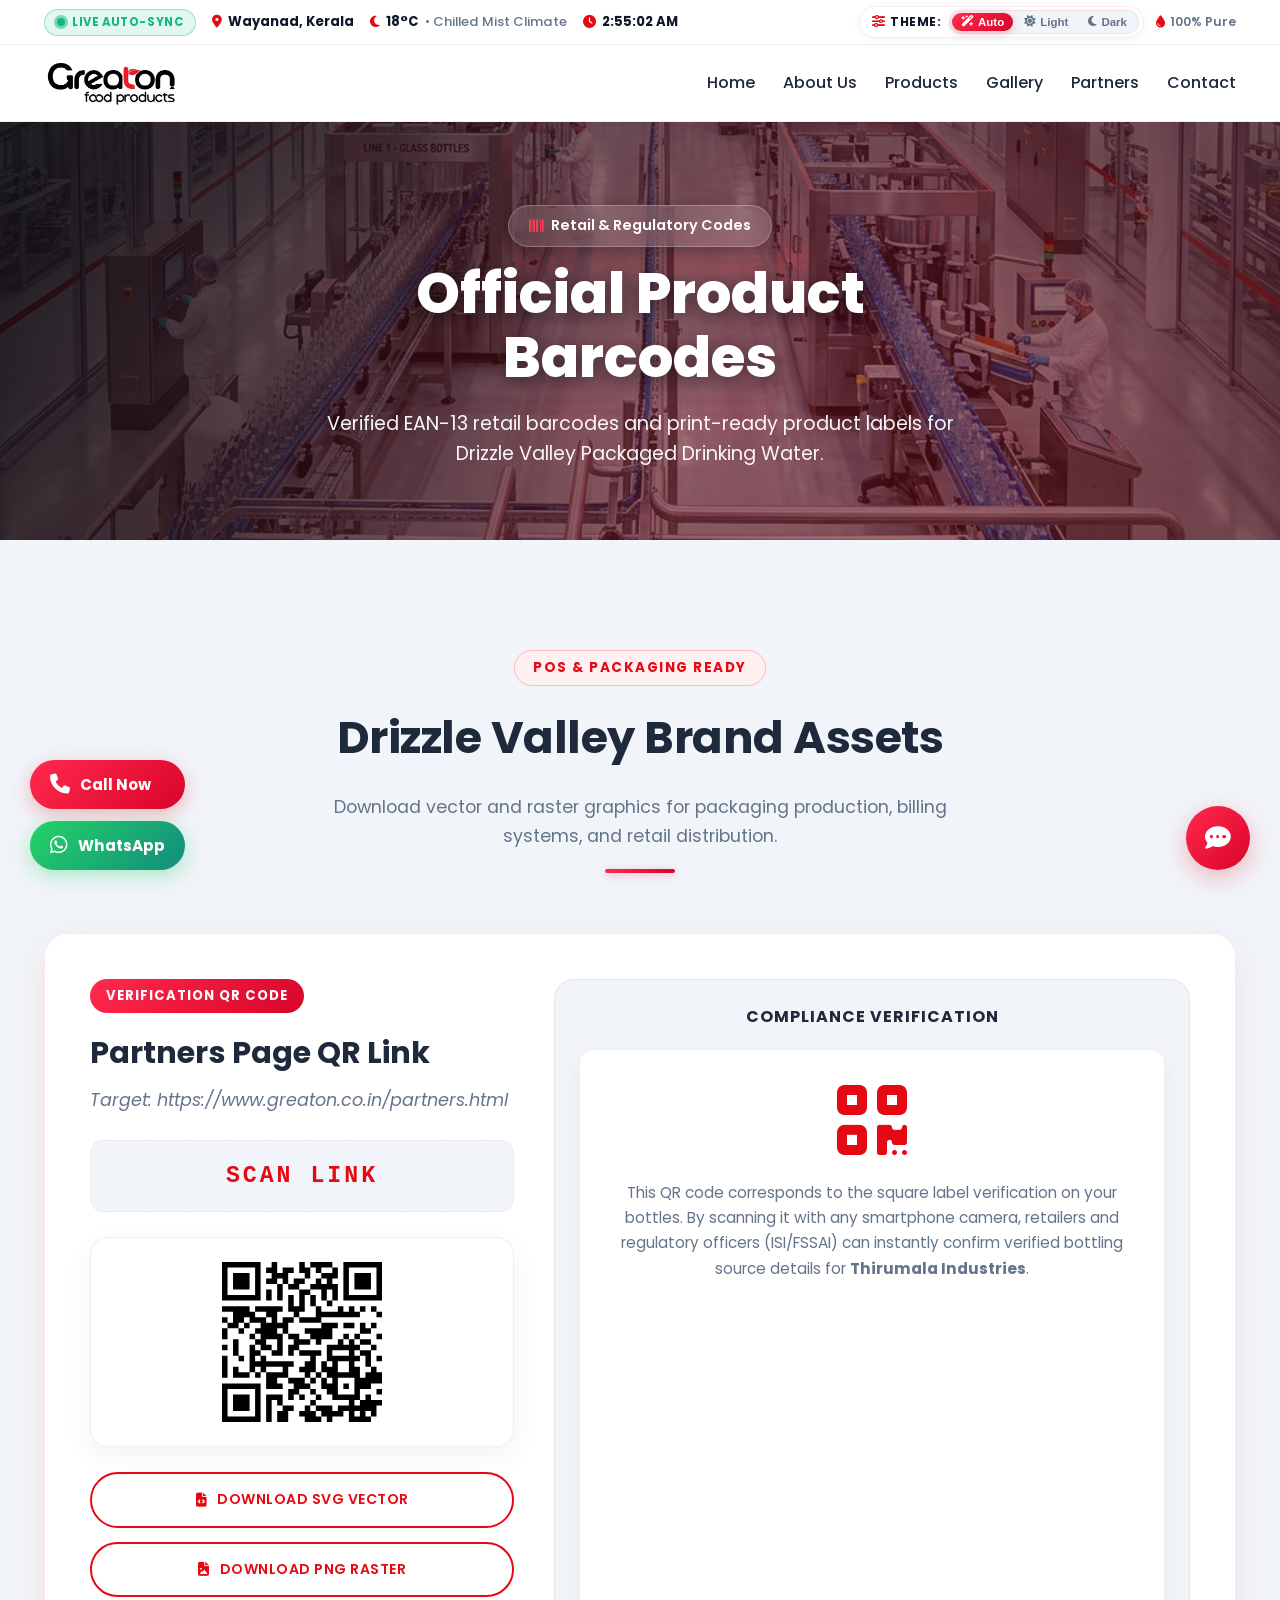
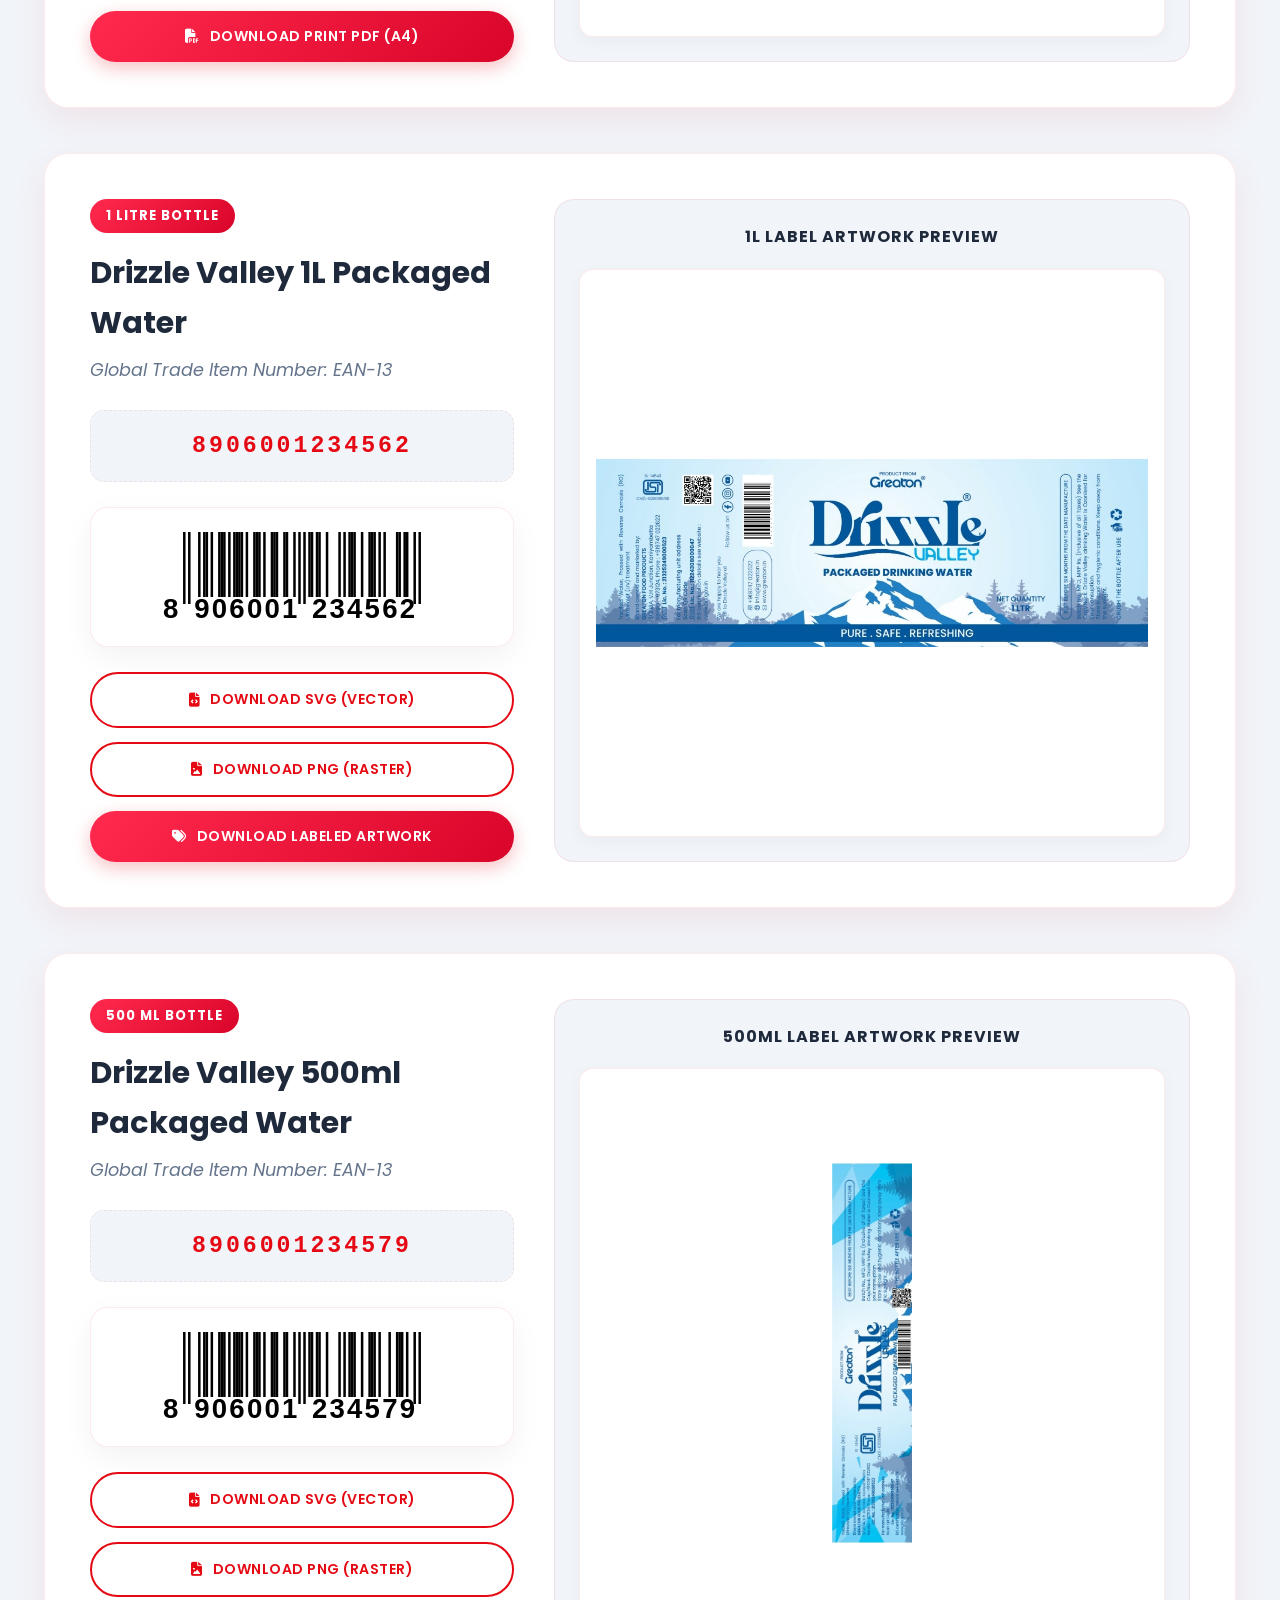
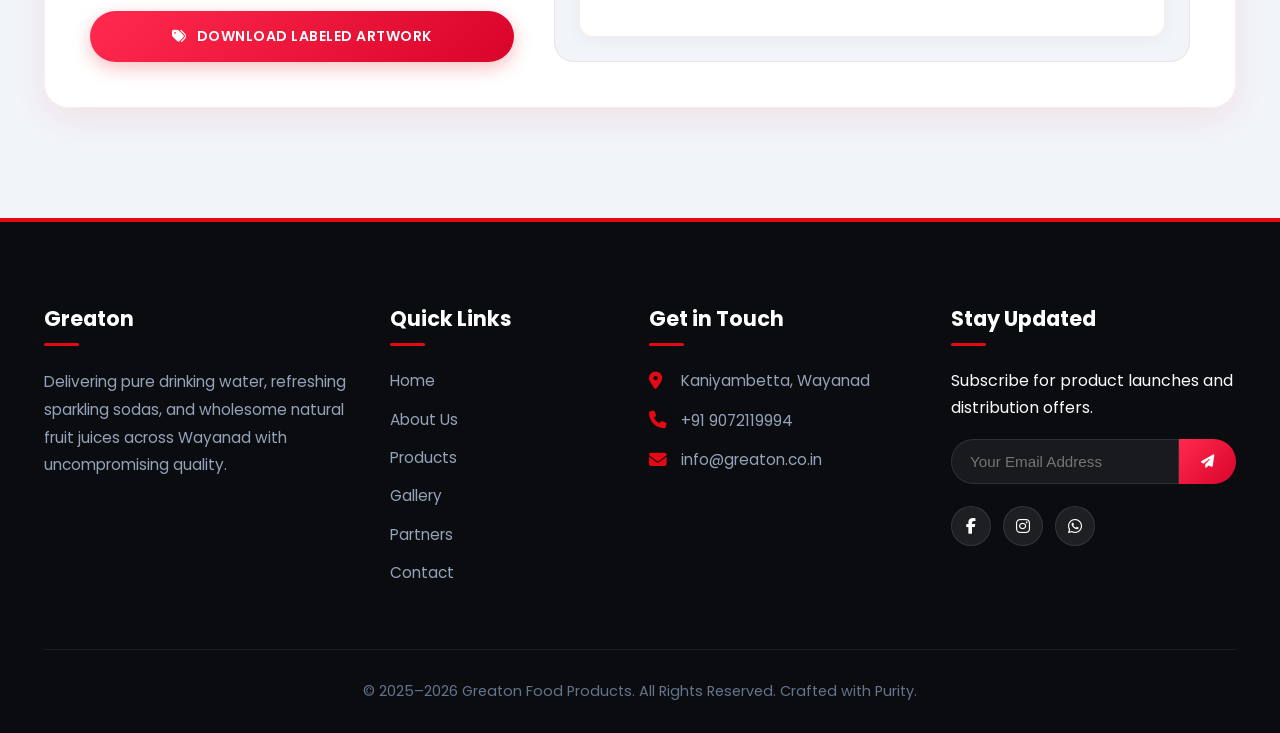
==== commit 573dbaf3: "Refactor website assets and update metadata for Greaton Foods - Updated favicon and apple-touch-icon" ====
--- a/barcodes.html
+++ b/barcodes.html
@@ -3,47 +3,51 @@
 <head>
     <meta charset="UTF-8">
     <meta name="viewport" content="width=device-width, initial-scale=1.0">
-    <title>Official Barcodes & Label Specifications | Drizzle Valley - Greaton Food Products</title>
-    <meta name="description" content="Official scannable EAN-13 barcodes, high-resolution vector downloads, and packaging specifications for Drizzle Valley 500ml and 1L Packaged Drinking Water.">
-    <meta name="keywords" content="Drizzle Valley Barcodes, Greaton Barcode 8908027734007, 8908027734014, EAN-13 Packaged Drinking Water, Wayanad Mineral Water Label Specs">
+    <title>Official Barcodes & Label Specifications | Drizzle Valley - Greaton Foods</title>
+    <meta name="description" content="Official scannable EAN-13 barcodes, high-resolution vector downloads, and packaging specifications for Drizzle Valley 500ml and 1L Packaged Drinking Water by Greaton Foods.">
+    <meta name="keywords" content="Greaton Foods, Greaton Barcodes, Drizzle Valley Barcodes, Greaton Barcode 8908027734007, 8908027734014, EAN-13 Packaged Drinking Water, Wayanad Mineral Water Label Specs">
     <meta name="author" content="Greaton Food Products">
     <meta name="robots" content="index, follow">
-    <link rel="canonical" href="https://greaton.co.in/>
+    <link rel="canonical" href="https://greaton.co.in/barcodes.html">
 
     <!-- Theme & Mobile Colors -->
     <meta name="theme-color" content="#E50914" media="(prefers-color-scheme: light)">
     <meta name="theme-color" content="#0B0C10" media="(prefers-color-scheme: dark)">
     <meta name="apple-mobile-web-app-capable" content="yes">
     <meta name="apple-mobile-web-app-status-bar-style" content="black-translucent">
-    <meta name="apple-mobile-web-app-title" content="Greaton">
-
-    <!-- Favicons -->
-    <link rel="icon" type="image/svg+xml" href="assets/favicon.svg">
-    <link rel="icon" type="image/png" sizes="32x32" href="assets/favicon-32x32.png">
-    <link rel="icon" type="image/png" sizes="16x16" href="assets/favicon-16x16.png">
-    <link rel="apple-touch-icon" sizes="180x180" href="assets/apple-touch-icon.png">
-    <link rel="shortcut icon" href="assets/favicon.ico">
-    <link rel="manifest" href="assets/site.webmanifest">
+    <meta name="apple-mobile-web-app-title" content="Greaton Foods">
+
+    <!-- Favicons for Google Search, Mobile, and Desktop Browsers -->
+    <link rel="icon" href="favicon.ico" sizes="any">
+    <link rel="icon" type="image/svg+xml" href="assets/favicon.svg?v=2">
+    <link rel="icon" type="image/png" sizes="48x48" href="assets/favicon-48x48.png?v=2">
+    <link rel="icon" type="image/png" sizes="96x96" href="assets/favicon-96x96.png?v=2">
+    <link rel="icon" type="image/png" sizes="192x192" href="assets/favicon-192x192.png?v=2">
+    <link rel="icon" type="image/png" sizes="32x32" href="assets/favicon-32x32.png?v=2">
+    <link rel="icon" type="image/png" sizes="16x16" href="assets/favicon-16x16.png?v=2">
+    <link rel="apple-touch-icon" sizes="180x180" href="assets/apple-touch-icon.png?v=2">
+    <link rel="shortcut icon" href="favicon.ico">
+    <link rel="manifest" href="assets/site.webmanifest?v=2">
 
     <!-- Open Graph / Facebook / WhatsApp -->
     <meta property="og:type" content="website">
-    <meta property="og:url" content="https://greaton.co.in/>
-    <meta property="og:title" content="Official Barcodes & Packaging Specs | Drizzle Valley by Greaton">
+    <meta property="og:url" content="https://greaton.co.in/barcodes.html">
+    <meta property="og:title" content="Official Barcodes & Packaging Specs | Drizzle Valley by Greaton Foods">
     <meta property="og:description" content="Scannable EAN-13 retail barcodes and official labeling specifications for Drizzle Valley 500ml & 1L bottled water.">
-    <meta property="og:image" content="https://greaton.co.in/e.jpg">
-    <meta property="og:image:secure_url" content="https://greaton.co.in/e.jpg">
+    <meta property="og:image" content="https://greaton.co.in/assets/og-image.jpg">
+    <meta property="og:image:secure_url" content="https://greaton.co.in/assets/og-image.jpg">
     <meta property="og:image:width" content="1200">
     <meta property="og:image:height" content="630">
     <meta property="og:image:alt" content="Drizzle Valley Barcodes and Label Specs">
-    <meta property="og:site_name" content="Greaton Food Products">
+    <meta property="og:site_name" content="Greaton Foods">
     <meta property="og:locale" content="en_IN">
 
     <!-- Twitter Card -->
     <meta name="twitter:card" content="summary_large_image">
-    <meta name="twitter:url" content="https://greaton.co.in/>
-    <meta name="twitter:title" content="Drizzle Valley Barcodes | Greaton Food Products">
+    <meta name="twitter:url" content="https://greaton.co.in/barcodes.html">
+    <meta name="twitter:title" content="Drizzle Valley Barcodes | Greaton Foods">
     <meta name="twitter:description" content="Official EAN-13 barcodes and print vector labels for Drizzle Valley packaged drinking water.">
-    <meta name="twitter:image" content="https://greaton.co.in/e.jpg">
+    <meta name="twitter:image" content="https://greaton.co.in/assets/og-image.jpg">
 
     <!-- Schema.org Structured Data (JSON-LD) -->
     <script type="application/ld+json">
@@ -57,13 +61,13 @@
               "@type": "ListItem",
               "position": 1,
               "name": "Home",
-              "item": "https://greaton.co.in/
+              "item": "https://greaton.co.in/"
             },
             {
               "@type": "ListItem",
               "position": 2,
               "name": "Barcodes & Label Specs",
-              "item": "https://greaton.co.in/
+              "item": "https://greaton.co.in/barcodes.html"
             }
           ]
         },
@@ -71,7 +75,7 @@
           "@type": "Product",
           "name": "Drizzle Valley Packaged Drinking Water 1 Litre",
           "gtin13": "8908027734007",
-          "image": "https://greaton.co.in/_valley_1L.jpg",
+          "image": "https://greaton.co.in/assets/drizzle_valley_1L.jpg",
           "description": "1 Litre bottle with verified GS1 standard EAN-13 barcode: 8908027734007.",
           "brand": {
             "@type": "Brand",
@@ -82,7 +86,7 @@
           "@type": "Product",
           "name": "Drizzle Valley Packaged Drinking Water 500ml",
           "gtin13": "8908027734014",
-          "image": "https://greaton.co.in/_valley_500ml.jpg",
+          "image": "https://greaton.co.in/assets/drizzle_valley_500ml.jpg",
           "description": "500ml bottle with verified GS1 standard EAN-13 barcode: 8908027734014.",
           "brand": {
             "@type": "Brand",
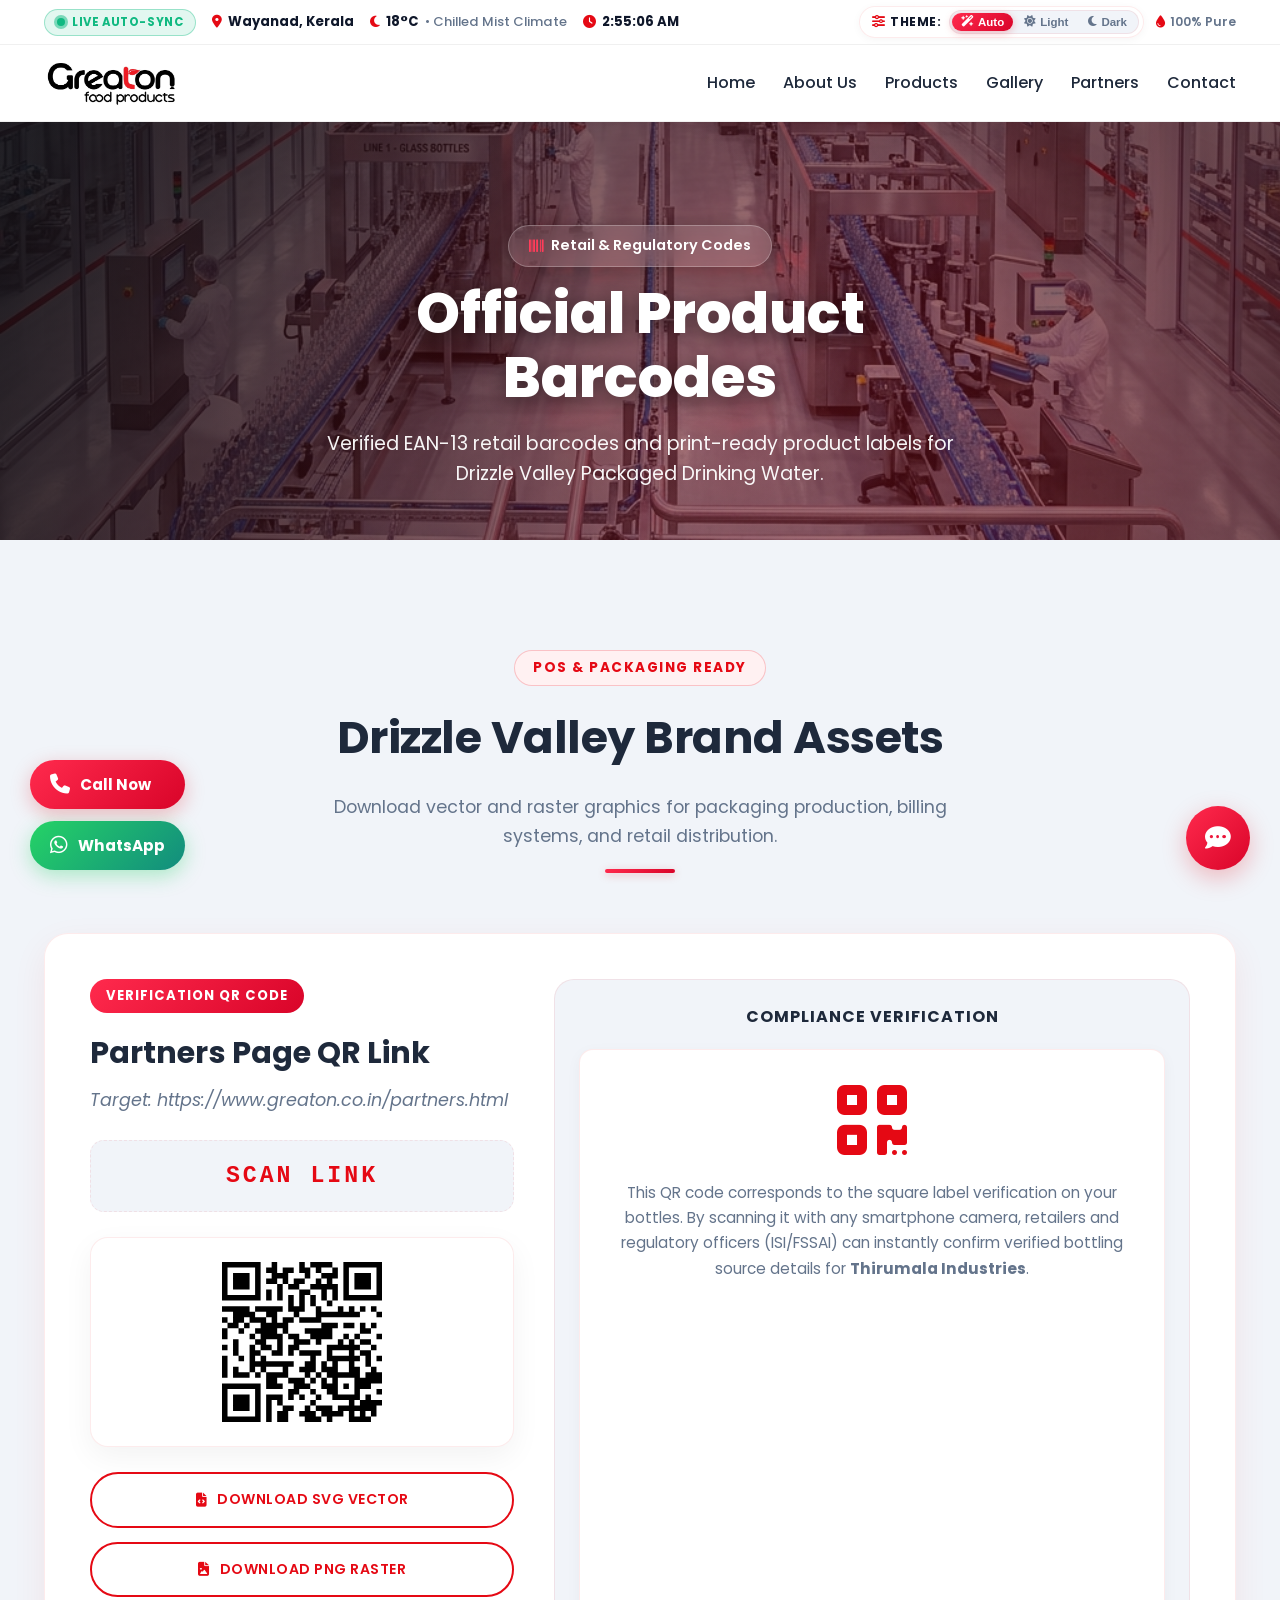
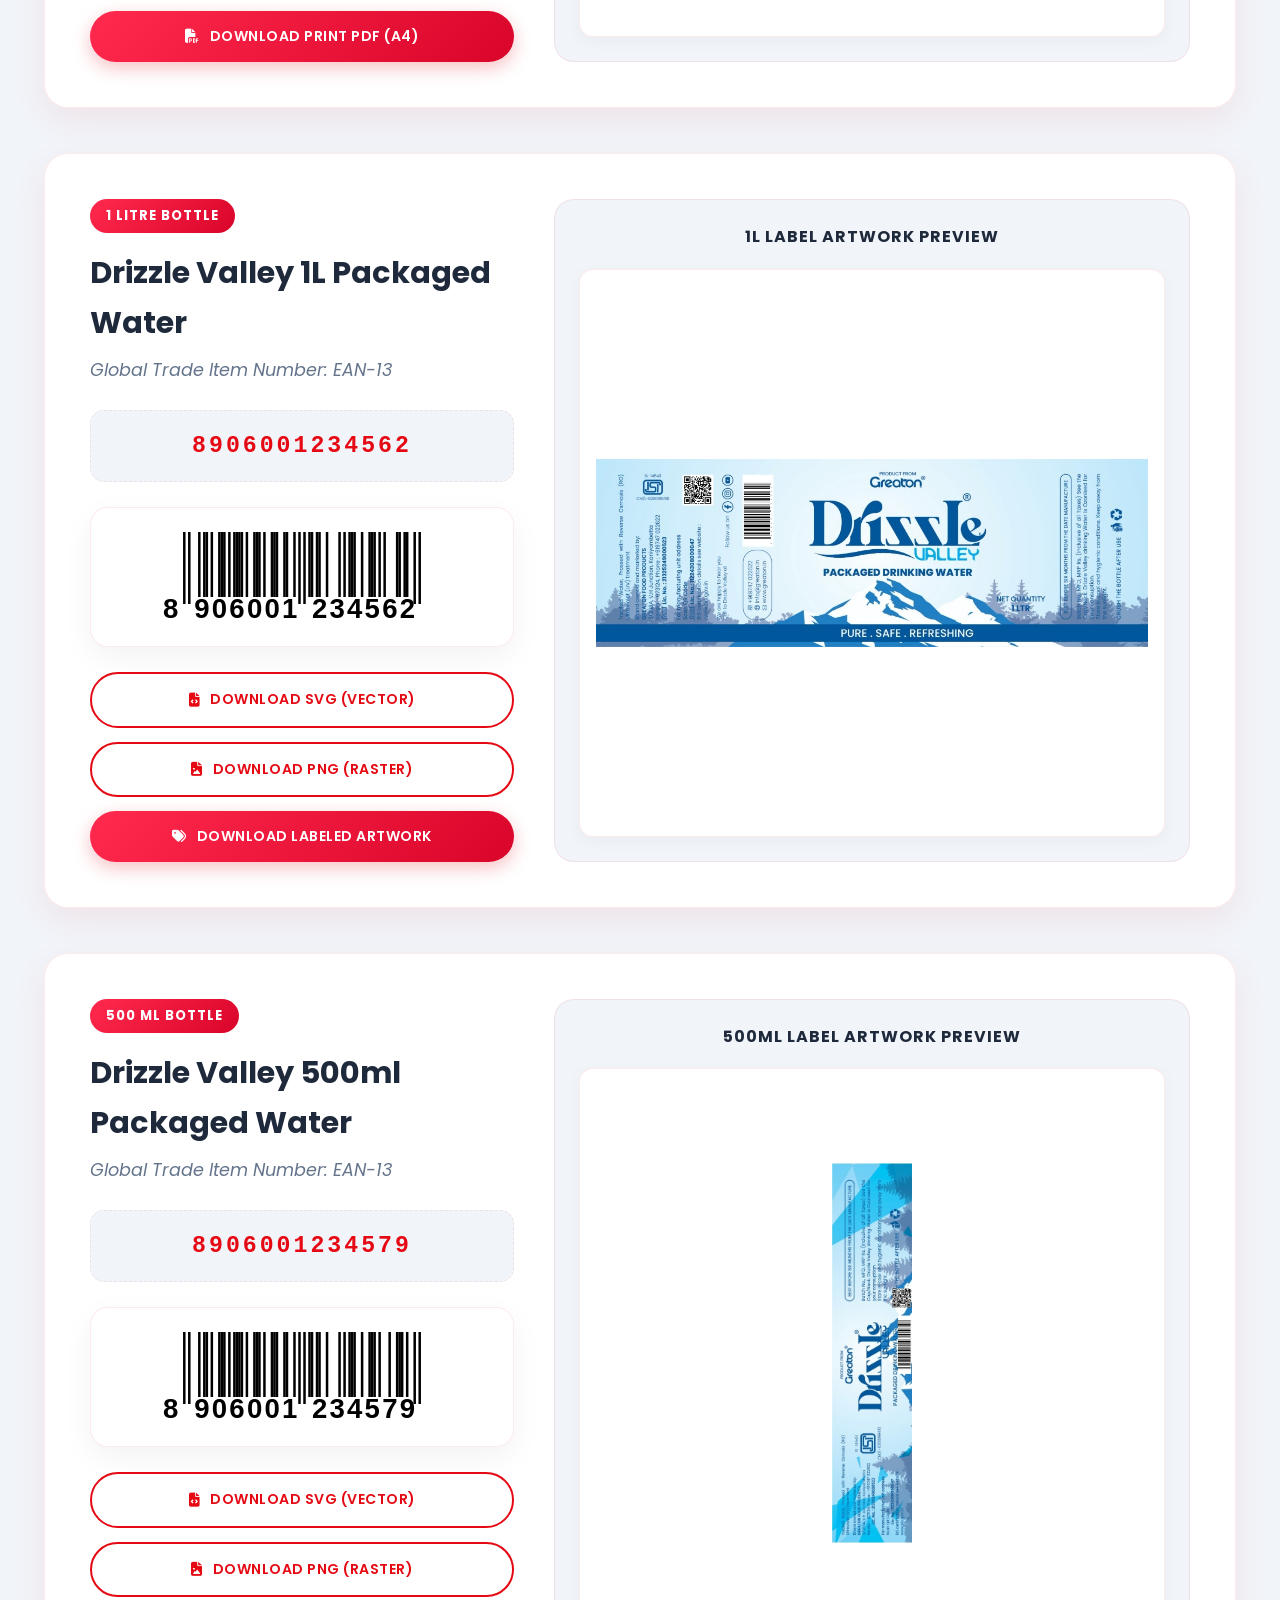
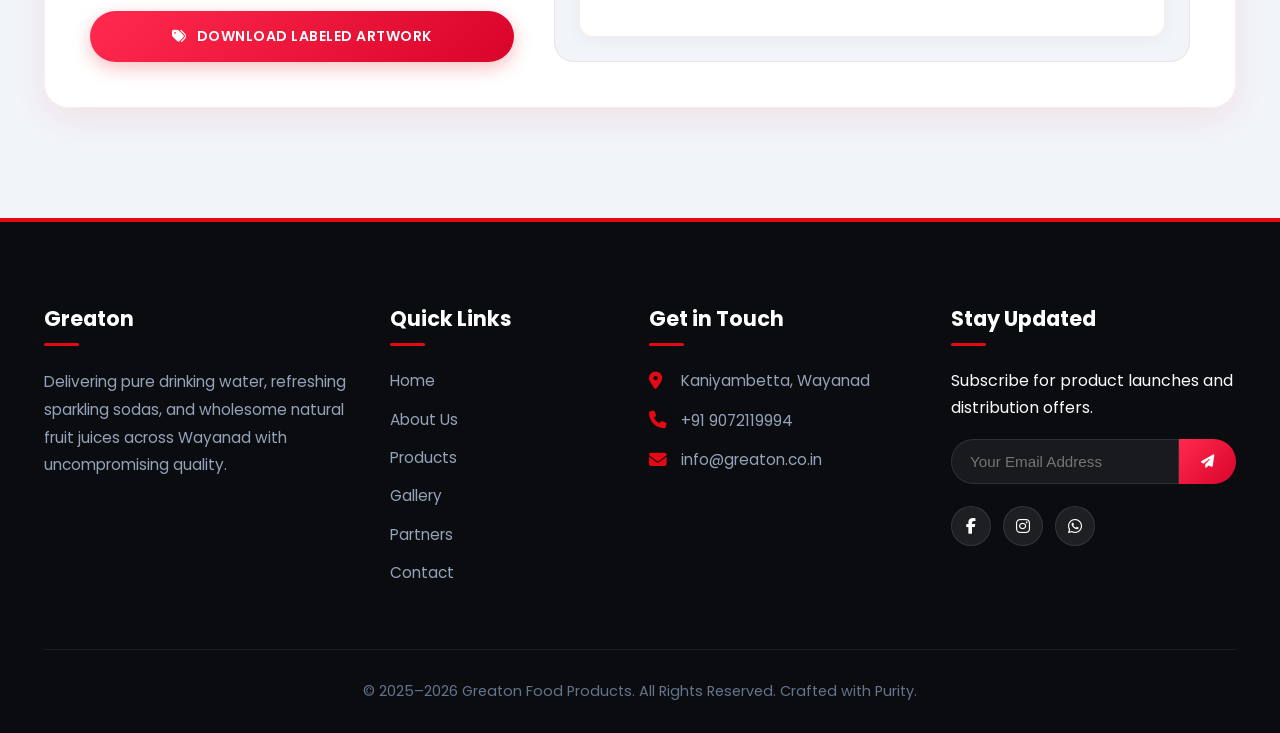
==== commit bed3a31f: "Update stylesheet version and adjust padding for improved layout consistency" ====
--- a/barcodes.html
+++ b/barcodes.html
@@ -112,7 +112,7 @@
     <link rel="preconnect" href="https://fonts.googleapis.com">
     <link rel="preconnect" href="https://fonts.gstatic.com" crossorigin>
     <link href="https://fonts.googleapis.com/css2?family=Poppins:wght@300;400;500;600;700;800&display=swap" rel="stylesheet">
-    <link rel="stylesheet" href="style.css?v=3.3">
+    <link rel="stylesheet" href="style.css?v=3.4">
     <link rel="stylesheet" href="https://cdnjs.cloudflare.com/ajax/libs/font-awesome/6.4.0/css/all.min.css" crossorigin="anonymous" referrerpolicy="no-referrer" />
     <style>
         .label-preview-container {
--- a/style.css
+++ b/style.css
@@ -312,11 +312,11 @@
 
 /* Page Spacing with Unified Site Header */
 .has-climate-bar .hero {
-    padding-top: 155px;
+    padding-top: 175px;
 }
 
 .has-climate-bar .partners-hero {
-    padding-top: 135px;
+    padding-top: 160px;
 }
 
 body.no-scroll {
@@ -802,6 +802,7 @@
     font-size: 0.9rem;
     font-weight: 600;
     color: #FFFFFF;
+    margin-top: 15px;
     margin-bottom: 25px;
     box-shadow: 0 4px 20px rgba(0, 0, 0, 0.3);
     animation: badgePulse 3s infinite ease-in-out;
@@ -3567,11 +3568,20 @@
     }
     
     .has-climate-bar .hero {
-        padding-top: 145px;
+        padding-top: 185px;
     }
     
     .has-climate-bar .partners-hero {
-        padding-top: 135px;
+        padding-top: 170px;
+    }
+
+    .hero-badge {
+        margin-top: 20px;
+        margin-bottom: 22px;
+        font-size: 0.85rem;
+        padding: 8px 18px;
+        max-width: 92%;
+        line-height: 1.4;
     }
     
     .hero-content h1 {
@@ -3884,6 +3894,23 @@
 }
 
 @media (max-width: 480px) {
+    .has-climate-bar .hero {
+        padding-top: 195px;
+    }
+    
+    .has-climate-bar .partners-hero {
+        padding-top: 175px;
+    }
+
+    .hero-badge {
+        margin-top: 22px;
+        margin-bottom: 20px;
+        font-size: 0.8rem;
+        padding: 7px 16px;
+        max-width: 95%;
+        line-height: 1.4;
+    }
+
     #climate-weather {
         display: none;
     }
